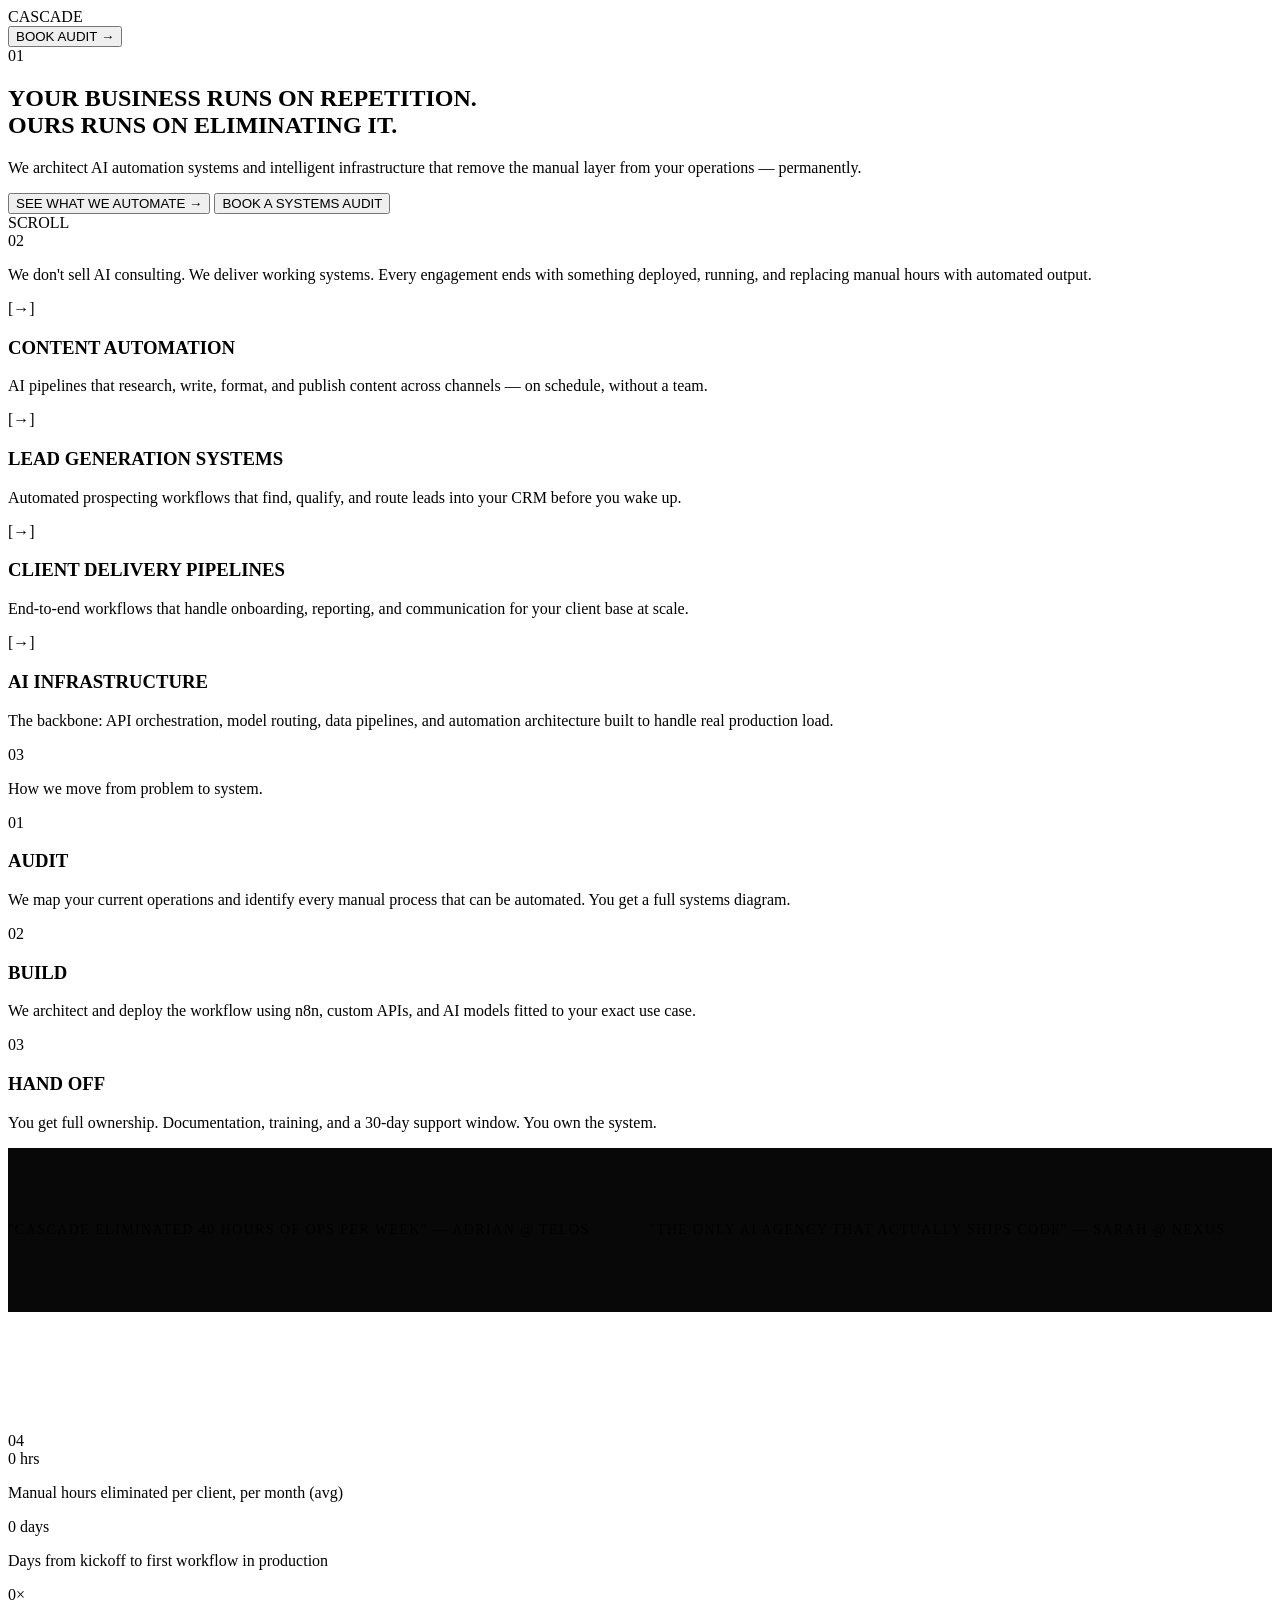
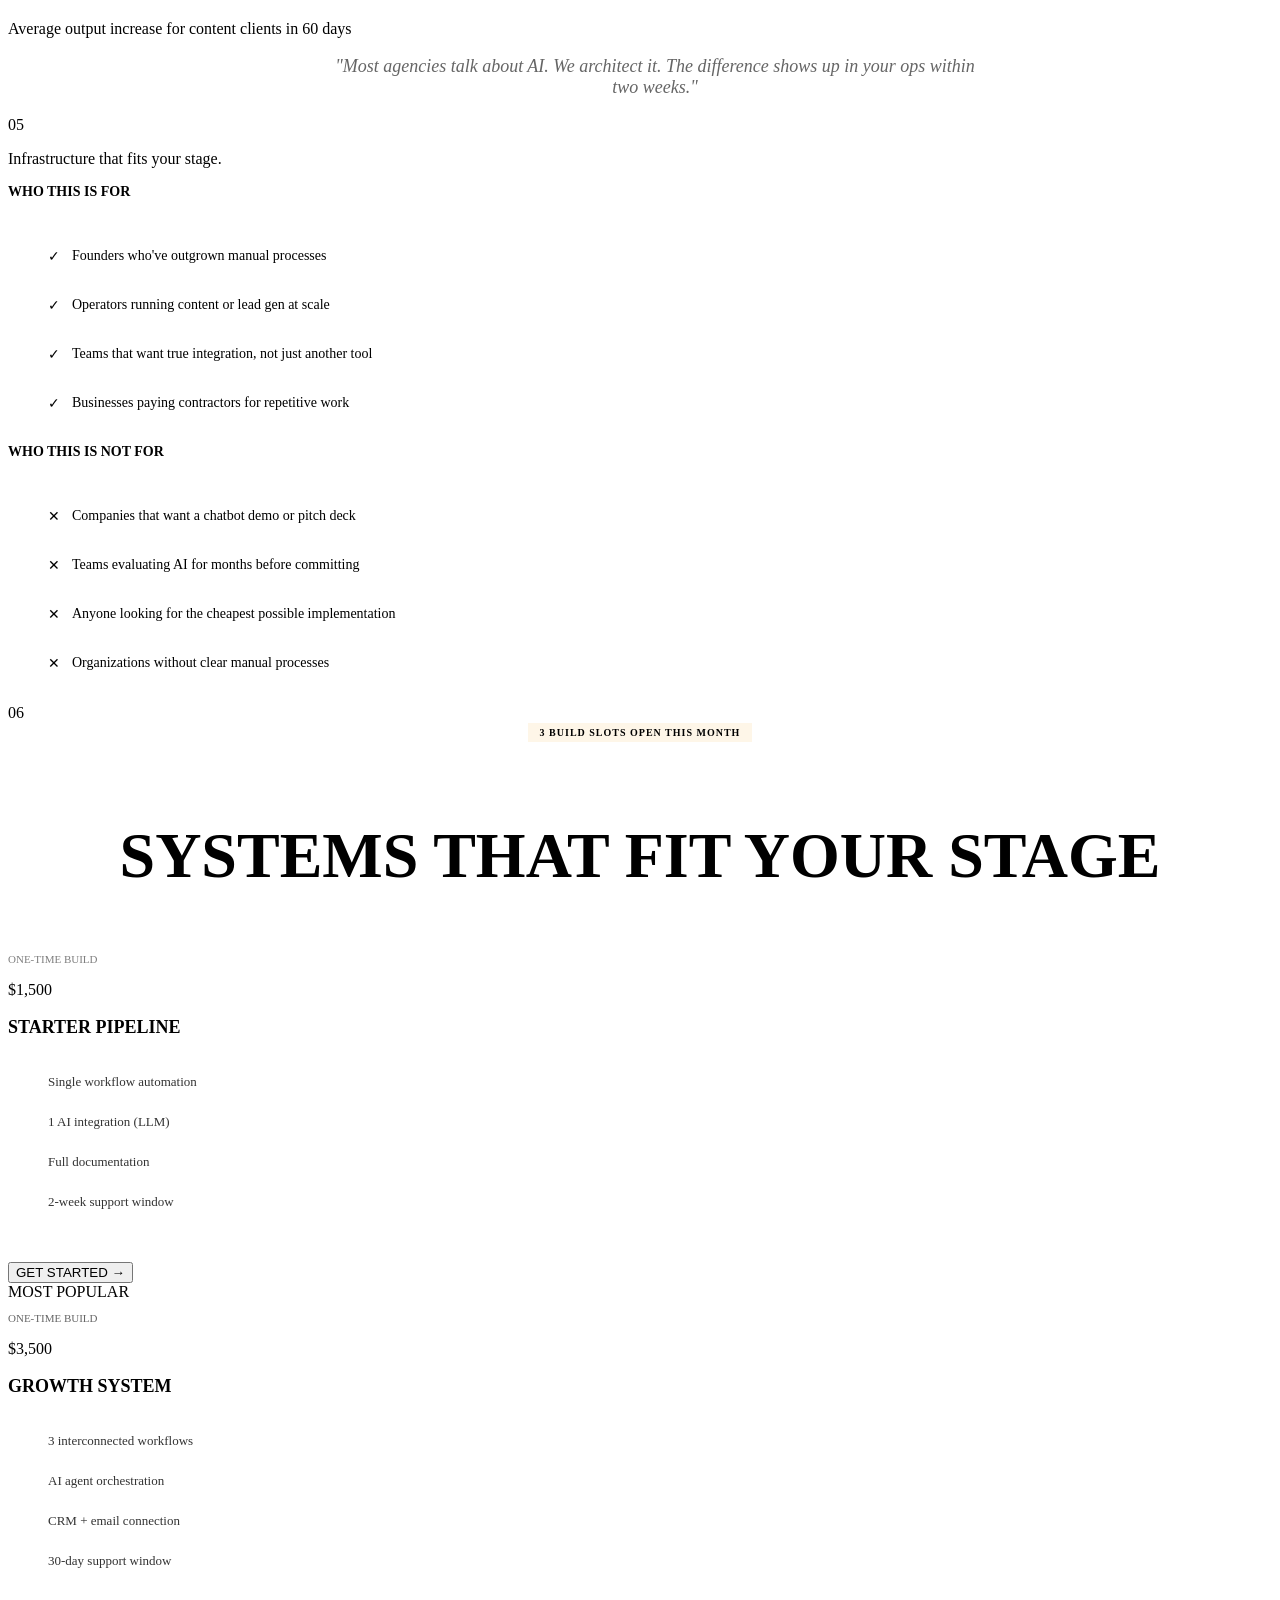
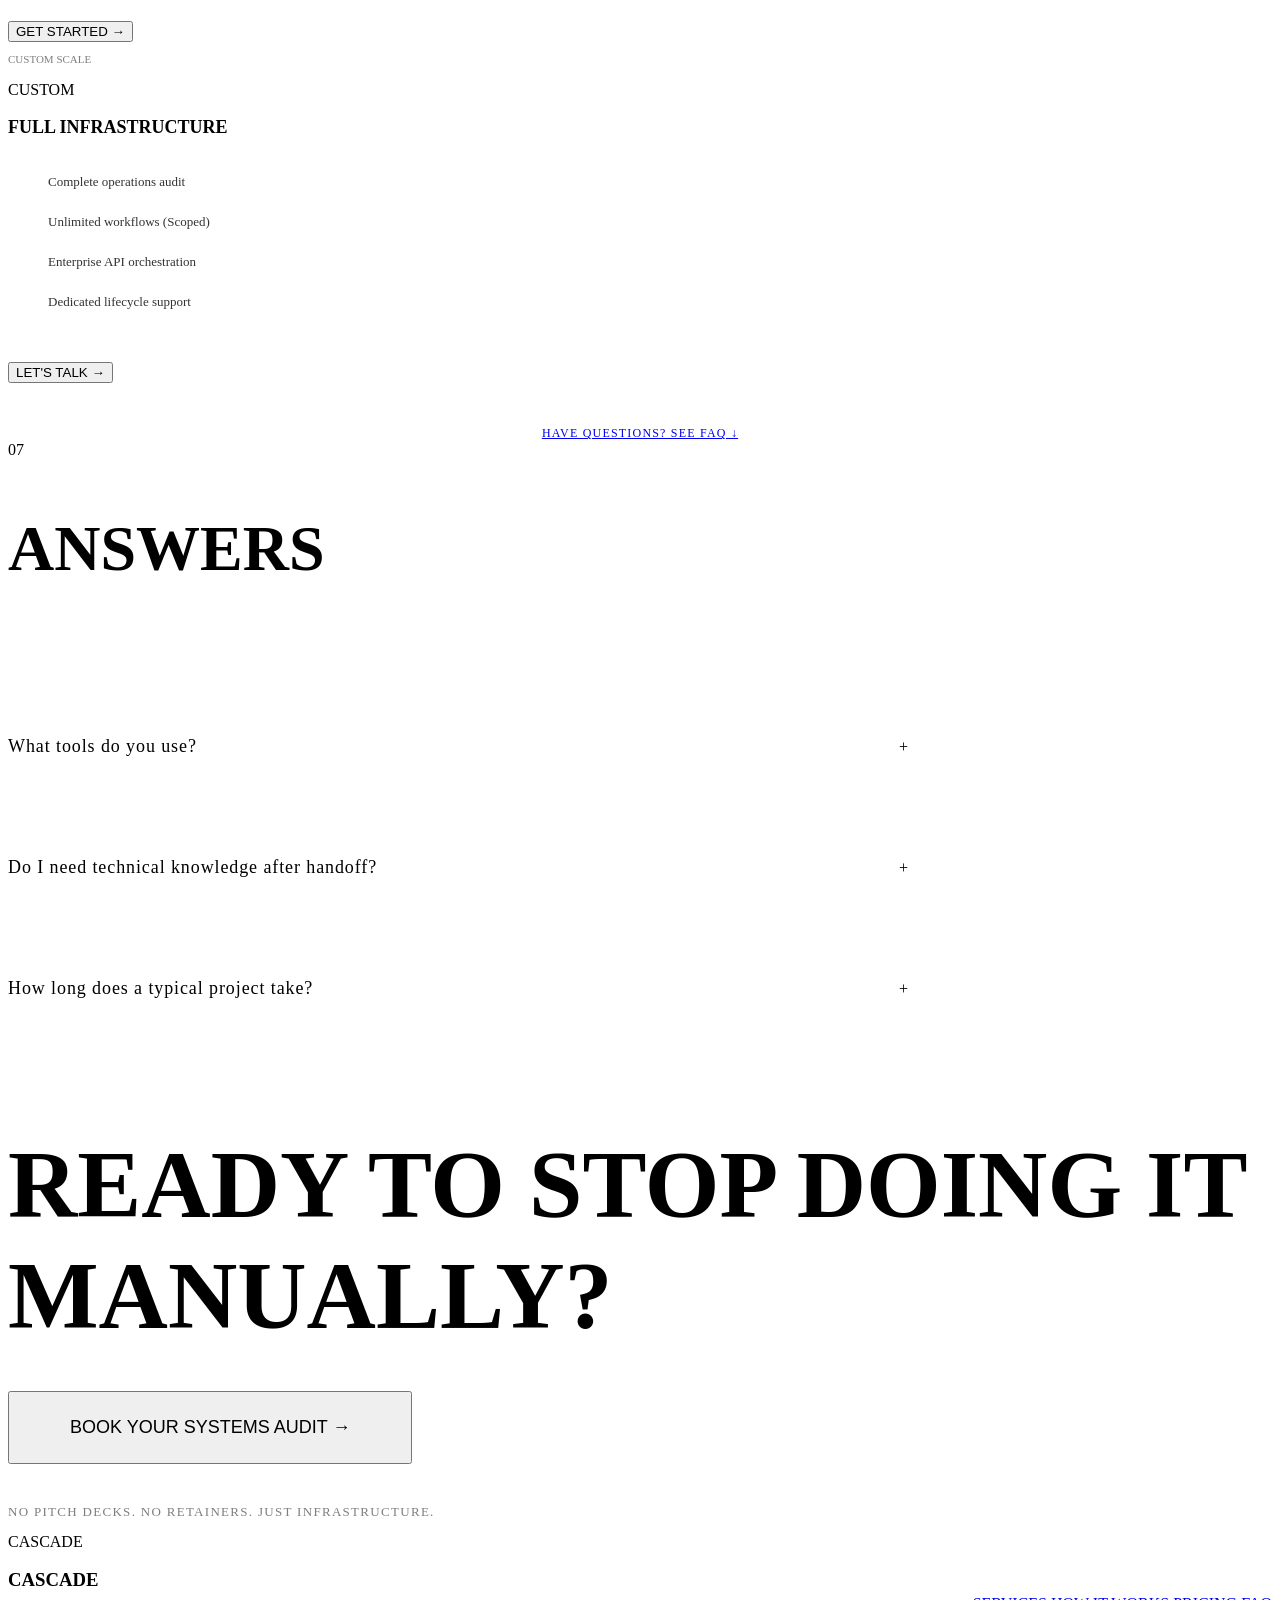
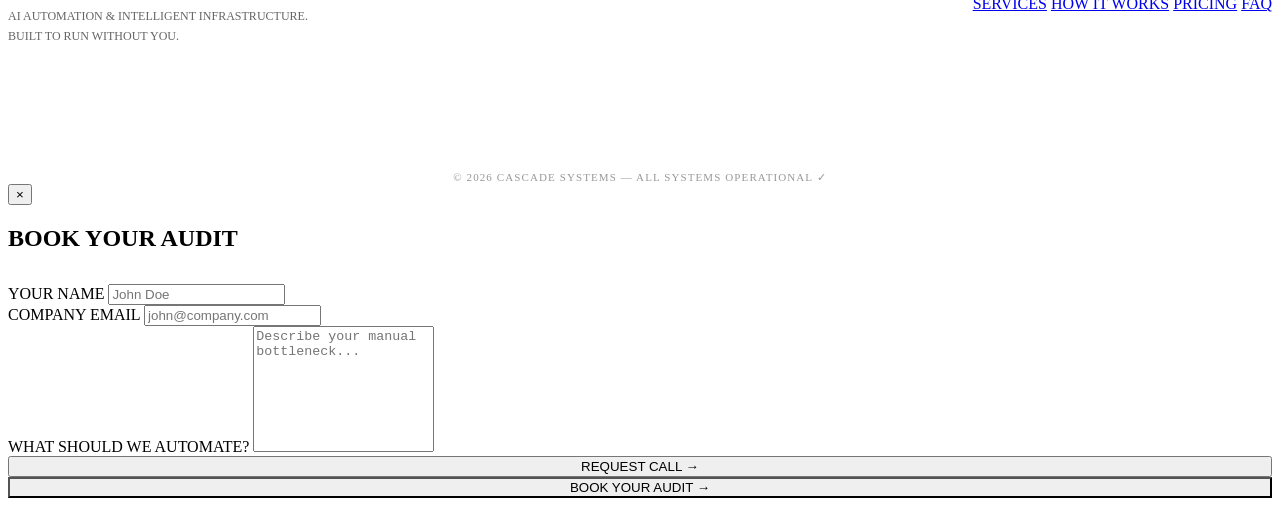
==== index.html @ 8401d08f "feat: Implement a new modern UI/UX, add SEO configurations, and remove boilerplate code." ====
<!DOCTYPE html>
<html lang="en">
<head>
  <meta charset="UTF-8">
  <meta name="viewport" content="width=device-width, initial-scale=1.0">
  <meta name="description" content="Cascade Systems — AI Automation Agency | n8n Workflows & Intelligent Infrastructure for Enterprise.">
  <meta name="keywords" content="AI automation, n8n workflows, infrastructure, enterprise automation, Cascade Systems">
  <title>Cascade Systems — AI Automation Agency | n8n Workflows & Infrastructure</title>

  <!-- Canonical -->
  <link rel="canonical" href="https://cascadesystems.example.com" />

  <!-- Preload Fonts for Performance -->
  <link rel="preload" href="https://fonts.googleapis.com/css2?family=Barlow+Condensed:wght@700;900&family=IBM+Plex+Mono:wght@400;500;700&display=swap" as="style" onload="this.onload=null;this.rel='stylesheet'">
  <noscript>
    <link href="https://fonts.googleapis.com/css2?family=Barlow+Condensed:wght@700;900&family=IBM+Plex+Mono:wght@400;500;700&display=swap" rel="stylesheet">
  </noscript>

  <!-- Open Graph / Facebook -->
  <meta property="og:type" content="website">
  <meta property="og:url" content="https://cascadesystems.example.com/">
  <meta property="og:title" content="Cascade Systems — AI Automation & Infrastructure">
  <meta property="og:description" content="We build AI automation systems that eliminate manual processes — permanently.">
  <meta property="og:image" content="https://cascadesystems.example.com/og-image.jpg">

  <!-- Twitter -->
  <meta property="twitter:card" content="summary_large_image">
  <meta property="twitter:url" content="https://cascadesystems.example.com/">
  <meta property="twitter:title" content="Cascade Systems — AI Automation & Infrastructure">
  <meta property="twitter:description" content="We build AI automation systems that eliminate manual processes — permanently.">
  <meta property="twitter:image" content="https://cascadesystems.example.com/og-image.jpg">

  <!-- JSON-LD Structured Data -->
  <script type="application/ld+json">
    {
      "@context": "https://schema.org",
      "@type": "ProfessionalService",
      "name": "Cascade Systems",
      "description": "AI automation agency specializing in n8n workflows and intelligent infrastructure.",
      "url": "https://cascadesystems.example.com"
    }
  </script>

  <!-- Styles are now in style.css -->
</head>
<body>
  <!-- Performance: Noise stays fixed on wrapper -->
  <div class="noise-wrapper"></div>

  <!-- Header & Navigation -->
  <header id="mainHeader">
    <div class="header-content">
      <div class="logo">CASCADE</div>
      <button class="btn-primary" data-open-modal aria-label="Book a Systems Audit">BOOK AUDIT →</button>
    </div>
  </header>

  <main>
    <!-- Hero Section -->
    <section class="hero" id="heroSection">
      <div class="hero-bg-number">01</div>
      
      <div class="hero-content">
        <h1 class="hero-headline">YOUR BUSINESS RUNS ON REPETITION.<br>OURS RUNS ON ELIMINATING IT.</h1>
        <p class="hero-subheadline">We architect AI automation systems and intelligent infrastructure that remove the manual layer from your operations — permanently.</p>

        <div class="hero-buttons">
          <button class="btn-primary" onclick="document.getElementById('servicesSection').scrollIntoView({ behavior: 'smooth' })">SEE WHAT WE AUTOMATE →</button>
          <button class="btn-secondary" data-open-modal>BOOK A SYSTEMS AUDIT</button>
        </div>
      </div>

      <!-- Floating Asymmetric Terminal -->
      <div class="hero-terminal" id="terminal" aria-hidden="true"></div>

      <div class="scroll-indicator">
        <div class="scroll-dot"></div>
        <span>SCROLL</span>
      </div>
    </section>

    <!-- Section Separator -->
    <div class="section-separator" aria-hidden="true"></div>

    <!-- Section 02: What We Build -->
    <section class="what-we-build" id="servicesSection">
      <div class="section-bg-number">02</div>
      <div class="container">
        <div class="section-header">
          <p class="section-intro">We don't sell AI consulting. We deliver working systems. Every engagement ends with something deployed, running, and replacing manual hours with automated output.</p>
          <div></div>
        </div>

        <div class="services-grid">
          <div class="service-card">
            <span class="service-tag">[→]</span>
            <h3>CONTENT AUTOMATION</h3>
            <p>AI pipelines that research, write, format, and publish content across channels — on schedule, without a team.</p>
          </div>
          <div class="service-card">
            <span class="service-tag">[→]</span>
            <h3>LEAD GENERATION SYSTEMS</h3>
            <p>Automated prospecting workflows that find, qualify, and route leads into your CRM before you wake up.</p>
          </div>
          <div class="service-card">
            <span class="service-tag">[→]</span>
            <h3>CLIENT DELIVERY PIPELINES</h3>
            <p>End-to-end workflows that handle onboarding, reporting, and communication for your client base at scale.</p>
          </div>
          <div class="service-card">
            <span class="service-tag">[→]</span>
            <h3>AI INFRASTRUCTURE</h3>
            <p>The backbone: API orchestration, model routing, data pipelines, and automation architecture built to handle real production load.</p>
          </div>
        </div>
      </div>
    </section>

    <div class="section-separator" aria-hidden="true"></div>

    <!-- Section 03: How It Works -->
    <section class="how-it-works" id="howItWorks">
      <div class="section-bg-number">03</div>
      <div class="container">
        <div class="section-header">
          <p class="section-intro">How we move from problem to system.</p>
        </div>

        <div class="timeline">
          <!-- Animated connecting line -->
          <div class="timeline-line-container">
            <div class="timeline-line"></div>
          </div>

          <div class="timeline-step">
            <div class="step-number">01</div>
            <h3 class="step-title">AUDIT</h3>
            <p class="step-description">We map your current operations and identify every manual process that can be automated. You get a full systems diagram.</p>
          </div>
          <div class="timeline-step">
            <div class="step-number">02</div>
            <h3 class="step-title">BUILD</h3>
            <p class="step-description">We architect and deploy the workflow using n8n, custom APIs, and AI models fitted to your exact use case.</p>
          </div>
          <div class="timeline-step">
            <div class="step-number">03</div>
            <h3 class="step-title">HAND OFF</h3>
            <p class="step-description">You get full ownership. Documentation, training, and a 30-day support window. You own the system.</p>
          </div>
        </div>
      </div>
    </section>

    <div class="section-separator" aria-hidden="true"></div>

    <!-- Section 04: Social Proof Marquee (NEW) -->
    <section style="overflow: hidden; padding: 60px 0; background-color: #080808; border-bottom: 1px solid var(--concrete-gray);">
      <div style="display: flex; gap: 60px; white-space: nowrap; animation: marquee 30s linear infinite;">
        <!-- Testimonials -->
        <div style="display: flex; gap: 60px;">
          <p style="font-size: 14px; color: var(--amber); letter-spacing: 0.1em; opacity: 0.8;">"CASCADE ELIMINATED 40 HOURS OF OPS PER WEEK" — ADRIAN @ TELOS</p>
          <p style="font-size: 14px; color: var(--amber); letter-spacing: 0.1em; opacity: 0.8;">"THE ONLY AI AGENCY THAT ACTUALLY SHIPS CODE" — SARAH @ NEXUS</p>
          <p style="font-size: 14px; color: var(--amber); letter-spacing: 0.1em; opacity: 0.8;">"REPLACED 3 DATA VAs WITH ONE n8n WORKFLOW" — MARCUS @ SCALE</p>
          <p style="font-size: 14px; color: var(--amber); letter-spacing: 0.1em; opacity: 0.8;">"ROI WAS EVIDENT WITHIN 7 DAYS OF KICKOFF" — JESSICA @ FLOW</p>
        </div>
        <!-- Duplicate for loop -->
        <div style="display: flex; gap: 60px;">
          <p style="font-size: 14px; color: var(--amber); letter-spacing: 0.1em; opacity: 0.8;">"CASCADE ELIMINATED 40 HOURS OF OPS PER WEEK" — ADRIAN @ TELOS</p>
          <p style="font-size: 14px; color: var(--amber); letter-spacing: 0.1em; opacity: 0.8;">"THE ONLY AI AGENCY THAT ACTUALLY SHIPS CODE" — SARAH @ NEXUS</p>
          <p style="font-size: 14px; color: var(--amber); letter-spacing: 0.1em; opacity: 0.8;">"REPLACED 3 DATA VAs WITH ONE n8n WORKFLOW" — MARCUS @ SCALE</p>
          <p style="font-size: 14px; color: var(--amber); letter-spacing: 0.1em; opacity: 0.8;">"ROI WAS EVIDENT WITHIN 7 DAYS OF KICKOFF" — JESSICA @ FLOW</p>
        </div>
      </div>
      <style>
        @keyframes marquee {
          0% { transform: translateX(0); }
          100% { transform: translateX(-50%); }
        }
      </style>
    </section>

    <!-- Section 05: Results -->
    <section class="results-section" id="resultsSection" style="padding-top: 120px;">
      <div class="section-bg-number">04</div>
      <div class="container">
        <div class="results-stats-grid">
          <div>
            <div class="stat-counter" data-target="847" data-suffix=" hrs">0 hrs</div>
            <p class="stat-description">Manual hours eliminated per client, per month (avg)</p>
          </div>
          <div>
            <div class="stat-counter" data-target="14" data-suffix=" days">0 days</div>
            <p class="stat-description">Days from kickoff to first workflow in production</p>
          </div>
          <div>
            <div class="stat-counter" data-target="3.2" data-suffix="×">0×</div>
            <p class="stat-description">Average output increase for content clients in 60 days</p>
          </div>
        </div>

        <div style="text-align: center; max-width: 700px; margin: 0 auto;">
          <p style="font-style: italic; opacity: 0.6; font-size: 18px; border-left: 2px solid var(--amber); padding-left: 30px;">"Most agencies talk about AI. We architect it. The difference shows up in your ops within two weeks."</p>
        </div>
      </div>
    </section>

    <div class="section-separator" aria-hidden="true"></div>

    <!-- Section 06: Who This Is For -->
    <section class="who-section" id="whoSection">
      <div class="section-bg-number">05</div>
      <div class="container">
        <div class="section-header">
          <p class="section-intro">Infrastructure that fits your stage.</p>
        </div>

        <div class="who-grid-two">
          <div class="who-list-container">
            <h3 style="color: var(--amber); margin-bottom: 32px; font-size: 14px;">WHO THIS IS FOR</h3>
            <ul style="list-style: none;">
              <li style="padding: 16px 0; border-bottom: 1px solid var(--concrete-gray); font-size: 14px; display: flex; gap: 12px;"><span style="color: var(--amber);">✓</span> Founders who've outgrown manual processes</li>
              <li style="padding: 16px 0; border-bottom: 1px solid var(--concrete-gray); font-size: 14px; display: flex; gap: 12px;"><span style="color: var(--amber);">✓</span> Operators running content or lead gen at scale</li>
              <li style="padding: 16px 0; border-bottom: 1px solid var(--concrete-gray); font-size: 14px; display: flex; gap: 12px;"><span style="color: var(--amber);">✓</span> Teams that want true integration, not just another tool</li>
              <li style="padding: 16px 0; border-bottom: 1px solid var(--concrete-gray); font-size: 14px; display: flex; gap: 12px;"><span style="color: var(--amber);">✓</span> Businesses paying contractors for repetitive work</li>
            </ul>
          </div>
          <div class="who-list-container">
            <h3 style="color: var(--error-red); margin-bottom: 32px; font-size: 14px;">WHO THIS IS NOT FOR</h3>
            <ul style="list-style: none;">
              <li style="padding: 16px 0; border-bottom: 1px solid var(--concrete-gray); font-size: 14px; display: flex; gap: 12px;"><span style="color: var(--error-red);">✕</span> Companies that want a chatbot demo or pitch deck</li>
              <li style="padding: 16px 0; border-bottom: 1px solid var(--concrete-gray); font-size: 14px; display: flex; gap: 12px;"><span style="color: var(--error-red);">✕</span> Teams evaluating AI for months before committing</li>
              <li style="padding: 16px 0; border-bottom: 1px solid var(--concrete-gray); font-size: 14px; display: flex; gap: 12px;"><span style="color: var(--error-red);">✕</span> Anyone looking for the cheapest possible implementation</li>
              <li style="padding: 16px 0; border-bottom: 1px solid var(--concrete-gray); font-size: 14px; display: flex; gap: 12px;"><span style="color: var(--error-red);">✕</span> Organizations without clear manual processes</li>
            </ul>
          </div>
        </div>
      </div>
    </section>

    <div class="section-separator" aria-hidden="true"></div>

    <!-- Section 07: Pricing -->
    <section class="pricing-section" id="pricingSection">
      <div class="section-bg-number">06</div>
      <div class="container">
        
        <div style="text-align: center; margin-bottom: 60px;">
          <div style="display: inline-block; padding: 4px 12px; background-color: rgba(245, 166, 35, 0.1); border: 1px solid var(--amber); color: var(--amber); font-size: 10px; font-weight: bold; letter-spacing: 0.1em; margin-bottom: 24px;">3 BUILD SLOTS OPEN THIS MONTH</div>
          <h2 style="font-size: clamp(2rem, 5vw, 4rem);">SYSTEMS THAT FIT YOUR STAGE</h2>
        </div>

        <div class="pricing-grid">
          <div class="pricing-tier">
            <p style="font-size: 11px; opacity: 0.5; margin-bottom: 16px;">ONE-TIME BUILD</p>
            <div class="pricing-value">$1,500</div>
            <h3 style="font-size: 18px; margin-bottom: 24px; color: var(--amber);">STARTER PIPELINE</h3>
            <ul style="list-style: none; margin-bottom: 40px; flex-grow: 1;">
              <li style="padding: 12px 0; border-bottom: 1px solid var(--concrete-gray); font-size: 13px; opacity: 0.8;">Single workflow automation</li>
              <li style="padding: 12px 0; border-bottom: 1px solid var(--concrete-gray); font-size: 13px; opacity: 0.8;">1 AI integration (LLM)</li>
              <li style="padding: 12px 0; border-bottom: 1px solid var(--concrete-gray); font-size: 13px; opacity: 0.8;">Full documentation</li>
              <li style="padding: 12px 0; border-bottom: 1px solid var(--concrete-gray); font-size: 13px; opacity: 0.8;">2-week support window</li>
            </ul>
            <button class="btn-primary" data-open-modal>GET STARTED →</button>
          </div>

          <div class="pricing-tier featured">
            <div class="popular-badge">MOST POPULAR</div>
            <p style="font-size: 11px; opacity: 0.6; margin-bottom: 16px;">ONE-TIME BUILD</p>
            <div class="pricing-value">$3,500</div>
            <h3 style="font-size: 18px; margin-bottom: 24px; color: var(--amber);">GROWTH SYSTEM</h3>
            <ul style="list-style: none; margin-bottom: 40px; flex-grow: 1;">
              <li style="padding: 12px 0; border-bottom: 1px solid var(--concrete-gray); font-size: 13px; opacity: 0.8;">3 interconnected workflows</li>
              <li style="padding: 12px 0; border-bottom: 1px solid var(--concrete-gray); font-size: 13px; opacity: 0.8;">AI agent orchestration</li>
              <li style="padding: 12px 0; border-bottom: 1px solid var(--concrete-gray); font-size: 13px; opacity: 0.8;">CRM + email connection</li>
              <li style="padding: 12px 0; border-bottom: 1px solid var(--concrete-gray); font-size: 13px; opacity: 0.8;">30-day support window</li>
            </ul>
            <button class="btn-primary" data-open-modal>GET STARTED →</button>
          </div>

          <div class="pricing-tier">
            <p style="font-size: 11px; opacity: 0.5; margin-bottom: 16px;">CUSTOM SCALE</p>
            <div class="pricing-value">CUSTOM</div>
            <h3 style="font-size: 18px; margin-bottom: 24px; color: var(--amber);">FULL INFRASTRUCTURE</h3>
            <ul style="list-style: none; margin-bottom: 40px; flex-grow: 1;">
              <li style="padding: 12px 0; border-bottom: 1px solid var(--concrete-gray); font-size: 13px; opacity: 0.8;">Complete operations audit</li>
              <li style="padding: 12px 0; border-bottom: 1px solid var(--concrete-gray); font-size: 13px; opacity: 0.8;">Unlimited workflows (Scoped)</li>
              <li style="padding: 12px 0; border-bottom: 1px solid var(--concrete-gray); font-size: 13px; opacity: 0.8;">Enterprise API orchestration</li>
              <li style="padding: 12px 0; border-bottom: 1px solid var(--concrete-gray); font-size: 13px; opacity: 0.8;">Dedicated lifecycle support</li>
            </ul>
            <button class="btn-primary" data-open-modal>LET'S TALK →</button>
          </div>
        </div>

        <div style="text-align: center; margin-top: 40px;">
          <a href="#faqSection" style="font-size: 12px; letter-spacing: 0.1em;">HAVE QUESTIONS? SEE FAQ ↓</a>
        </div>
      </div>
    </section>

    <div class="section-separator" aria-hidden="true"></div>

    <!-- Section 08: FAQ -->
    <section class="faq-section" id="faqSection">
      <div class="section-bg-number">07</div>
      <div class="container">
        <div class="section-header" style="margin-bottom: 100px;">
          <h2 style="font-size: clamp(2rem, 5vw, 4rem);">ANSWERS</h2>
        </div>

        <div style="max-width: 900px;">
          <div class="faq-item-container" style="padding: 32px 0; border-bottom: 1px solid var(--concrete-gray);">
            <div class="faq-question-header" style="display: flex; justify-content: space-between; align-items: center; cursor: pointer;">
              <p style="font-size: 18px; letter-spacing: 0.05em;">What tools do you use?</p>
              <div class="faq-toggle-icon">+</div>
            </div>
            <div class="faq-answer-content" style="max-height: 0; overflow: hidden; transition: all 0.4s var(--ease-smooth);">
              <p style="padding-top: 24px; opacity: 0.7; font-size: 15px; line-height: 1.6;">Primarily n8n for workflow orchestration, combined with Claude, GPT-4, or open-source models depending on the task. We integrate with whatever stack you already have.</p>
            </div>
          </div>

          <div class="faq-item-container" style="padding: 32px 0; border-bottom: 1px solid var(--concrete-gray);">
            <div class="faq-question-header" style="display: flex; justify-content: space-between; align-items: center; cursor: pointer;">
              <p style="font-size: 18px; letter-spacing: 0.05em;">Do I need technical knowledge after handoff?</p>
              <div class="faq-toggle-icon">+</div>
            </div>
            <div class="faq-answer-content" style="max-height: 0; overflow: hidden; transition: all 0.4s var(--ease-smooth);">
              <p style="padding-top: 24px; opacity: 0.7; font-size: 15px; line-height: 1.6;">No. We document everything and record a walkthrough. If you can use a web app, you can manage what we build. No code maintenance required from your side.</p>
            </div>
          </div>

          <div class="faq-item-container" style="padding: 32px 0; border-bottom: 1px solid var(--concrete-gray);">
            <div class="faq-question-header" style="display: flex; justify-content: space-between; align-items: center; cursor: pointer;">
              <p style="font-size: 18px; letter-spacing: 0.05em;">How long does a typical project take?</p>
              <div class="faq-toggle-icon">+</div>
            </div>
            <div class="faq-answer-content" style="max-height: 0; overflow: hidden; transition: all 0.4s var(--ease-smooth);">
              <p style="padding-top: 24px; opacity: 0.7; font-size: 15px; line-height: 1.6;">Starter pipelines ship in 5–7 days. Growth systems take 10–14. Infrastructure engagements vary — we scope it up front and deliver in phases.</p>
            </div>
          </div>
        </div>
      </div>
    </section>

    <!-- Final CTA -->
    <section class="final-cta">
      <div class="container">
        <h2 style="font-size: clamp(2.5rem, 8vw, 6rem); margin-bottom: 40px; color: var(--warm-white);">READY TO STOP DOING IT MANUALLY?</h2>
        <button class="btn-primary" style="padding: 24px 60px; font-size: 18px;" data-open-modal>BOOK YOUR SYSTEMS AUDIT →</button>
        <p style="margin-top: 40px; opacity: 0.5; font-size: 13px; letter-spacing: 0.1em;">NO PITCH DECKS. NO RETAINERS. JUST INFRASTRUCTURE.</p>
      </div>
    </section>
  </main>

  <!-- Footer -->
  <footer>
    <div class="footer-ghost-wordmark">CASCADE</div>
    <div class="container">
      <div class="footer-content" style="display: flex; justify-content: space-between; align-items: center; flex-wrap: wrap; gap: 40px;">
        <div style="flex-basis: 300px;">
          <h3 style="color: var(--amber); margin-bottom: 16px;">CASCADE</h3>
          <p style="font-size: 12px; opacity: 0.6; line-height: 1.6;">AI AUTOMATION & INTELLIGENT INFRASTRUCTURE.<br>BUILT TO RUN WITHOUT YOU.</p>
        </div>
        <div class="footer-nav">
          <a href="#servicesSection">SERVICES</a>
          <a href="#howItWorks">HOW IT WORKS</a>
          <a href="#pricingSection">PRICING</a>
          <a href="#faqSection">FAQ</a>
        </div>
      </div>
      <div style="margin-top: 80px; padding-top: 32px; border-top: 1px solid rgba(255,255,255,0.05); text-align: center; font-size: 11px; opacity: 0.4; letter-spacing: 0.1em;">
        © 2026 CASCADE SYSTEMS — ALL SYSTEMS OPERATIONAL ✓
      </div>
    </div>
  </footer>

  <!-- Modal for Booking Audit -->
  <div id="bookAuditModal" class="modal">
    <div class="modal-content">
      <button class="modal-close" aria-label="Close modal">&times;</button>
      <h2 style="margin-bottom: 32px; font-size: 24px; color: var(--amber);">BOOK YOUR AUDIT</h2>
      
      <form id="auditForm">
        <div class="form-group">
          <label class="form-label">YOUR NAME</label>
          <input type="text" name="name" class="form-input" required placeholder="John Doe">
        </div>
        <div class="form-group">
          <label class="form-label">COMPANY EMAIL</label>
          <input type="email" name="email" class="form-input" required placeholder="john@company.com">
        </div>
        <div class="form-group">
          <label class="form-label">WHAT SHOULD WE AUTOMATE?</label>
          <textarea name="process" class="form-input" required placeholder="Describe your manual bottleneck..." style="min-height: 120px; resize: none;"></textarea>
        </div>
        <button type="submit" class="btn-primary" style="width: 100%;">REQUEST CALL →</button>
      </form>

      <div id="formMessage" style="display: none; text-align: center; padding: 40px 0;"></div>
    </div>
  </div>

  <!-- Mobile Sticky CTA Bar -->
  <div id="mobile-sticky-cta">
    <button class="btn-primary" style="width: 100%; border-radius: 0;" data-open-modal>BOOK YOUR AUDIT →</button>
  </div>

  <!-- Main script -->
  <script type="module" src="/main.js"></script>
</body>
</html>
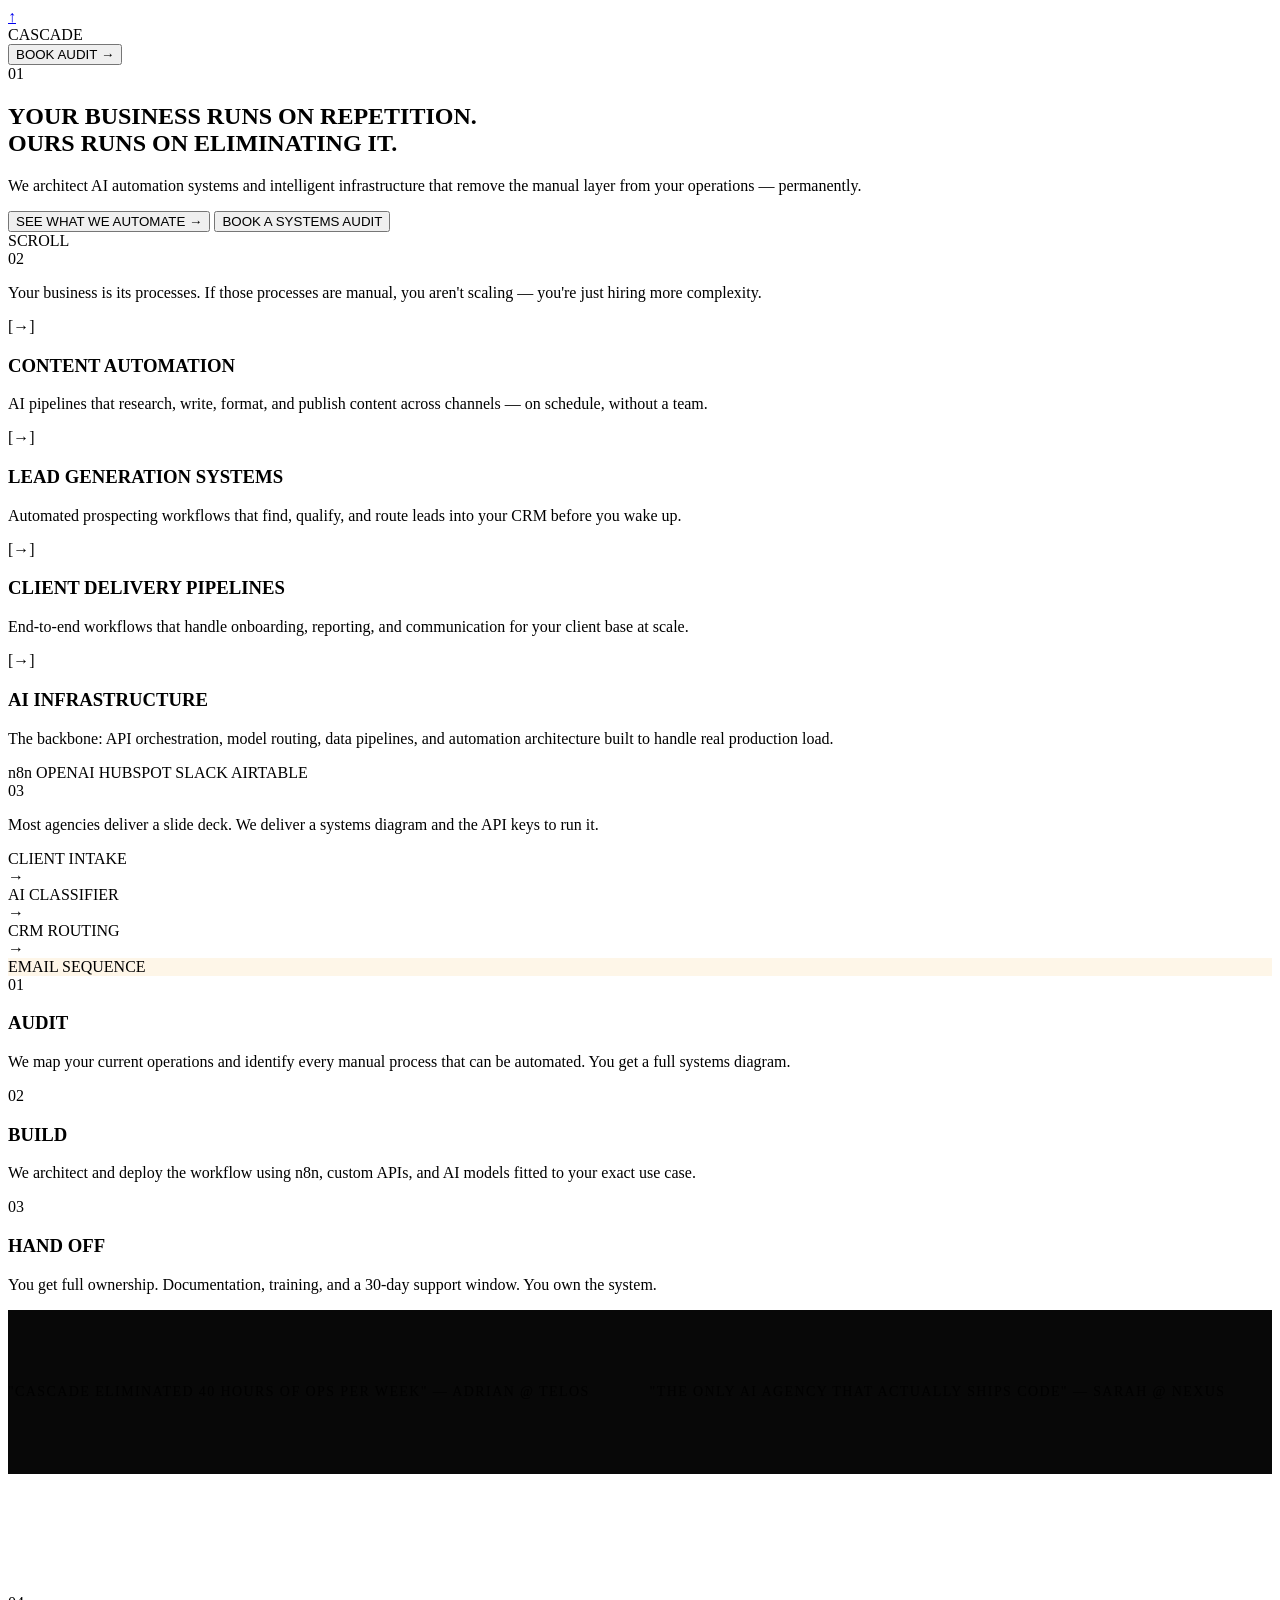
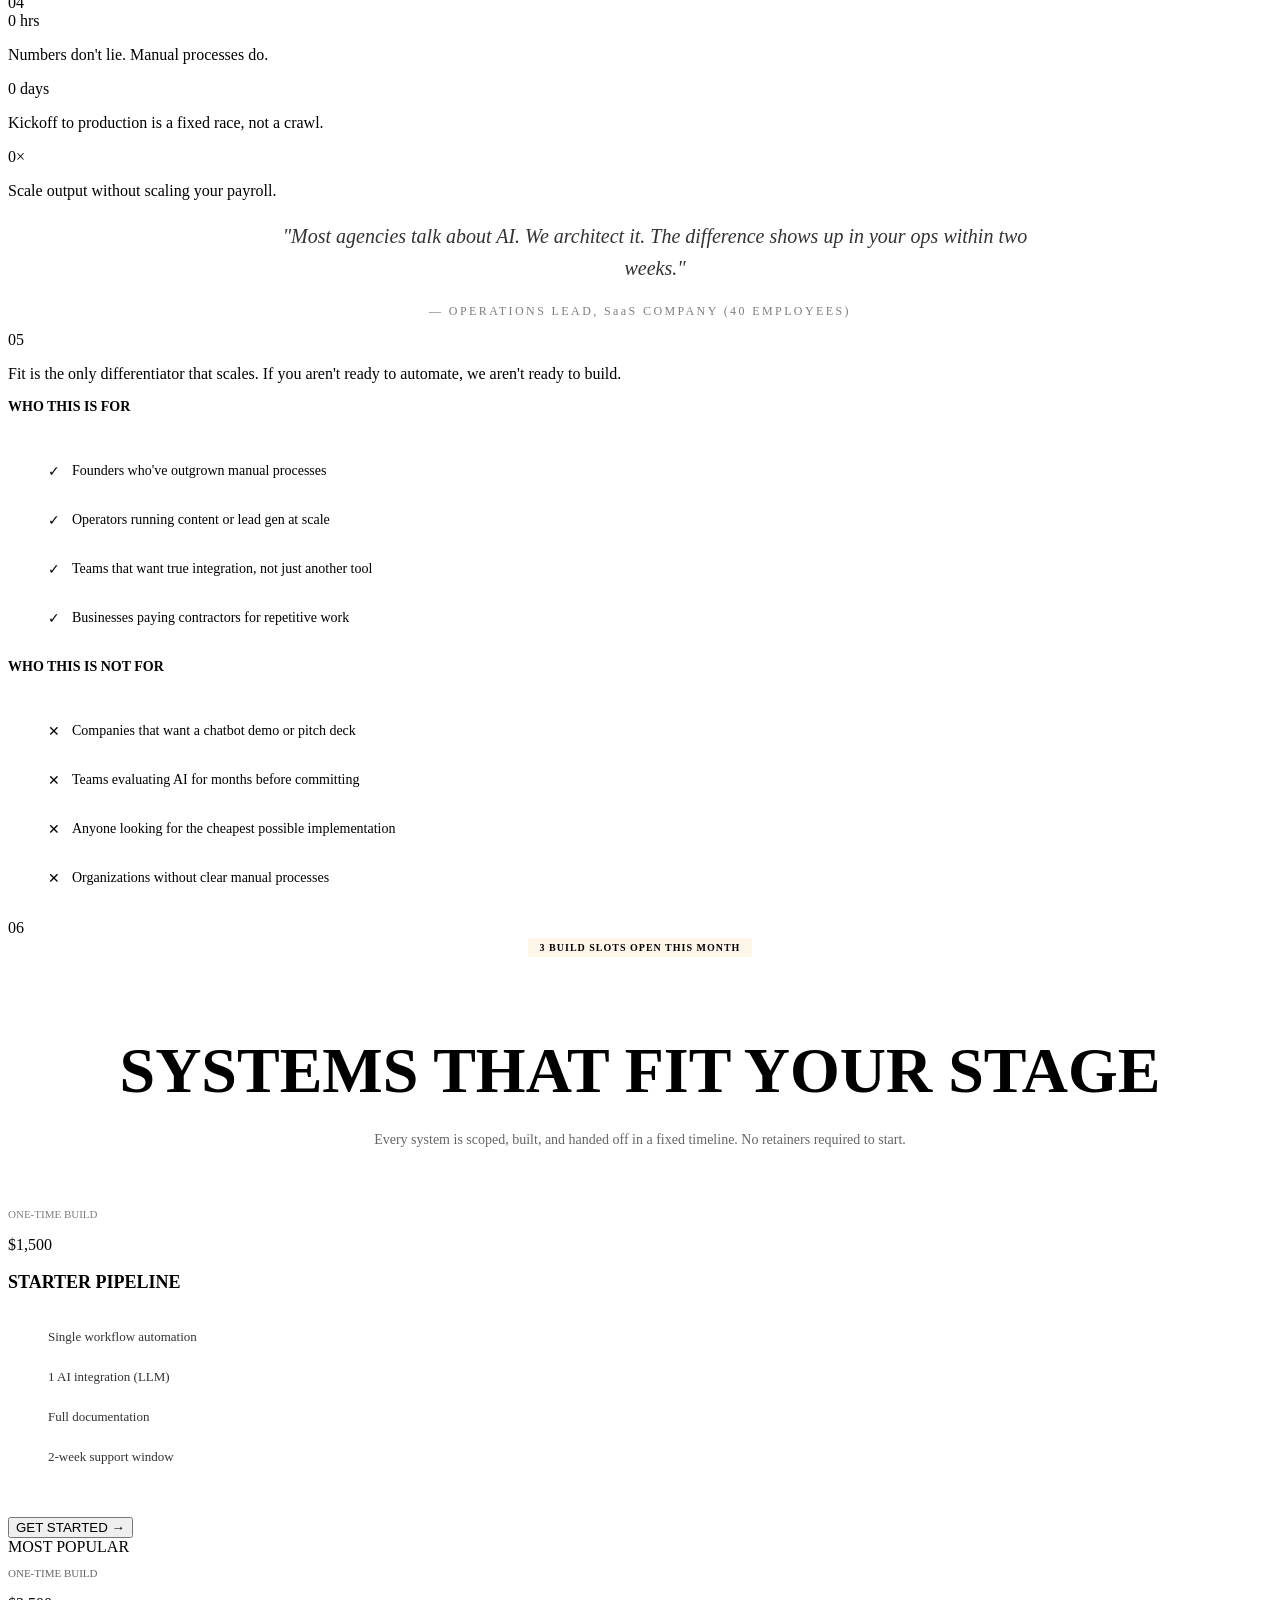
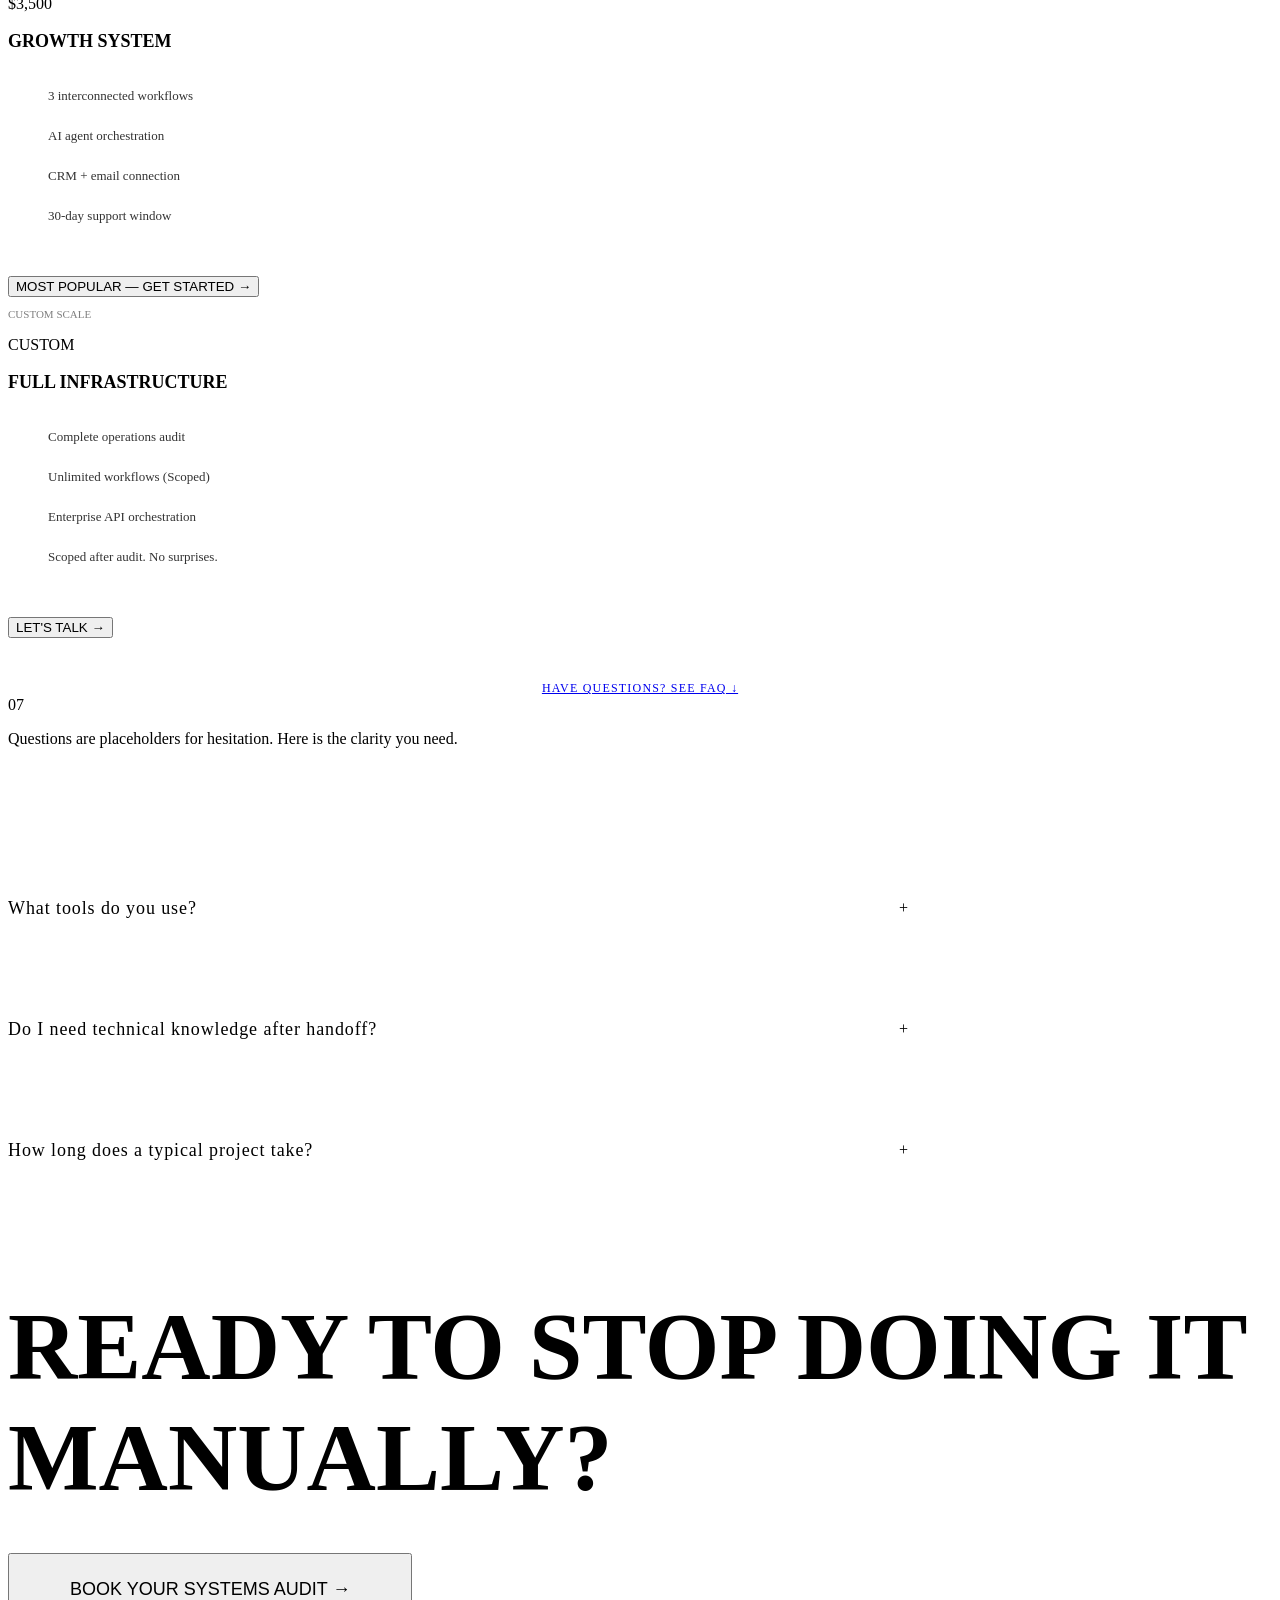
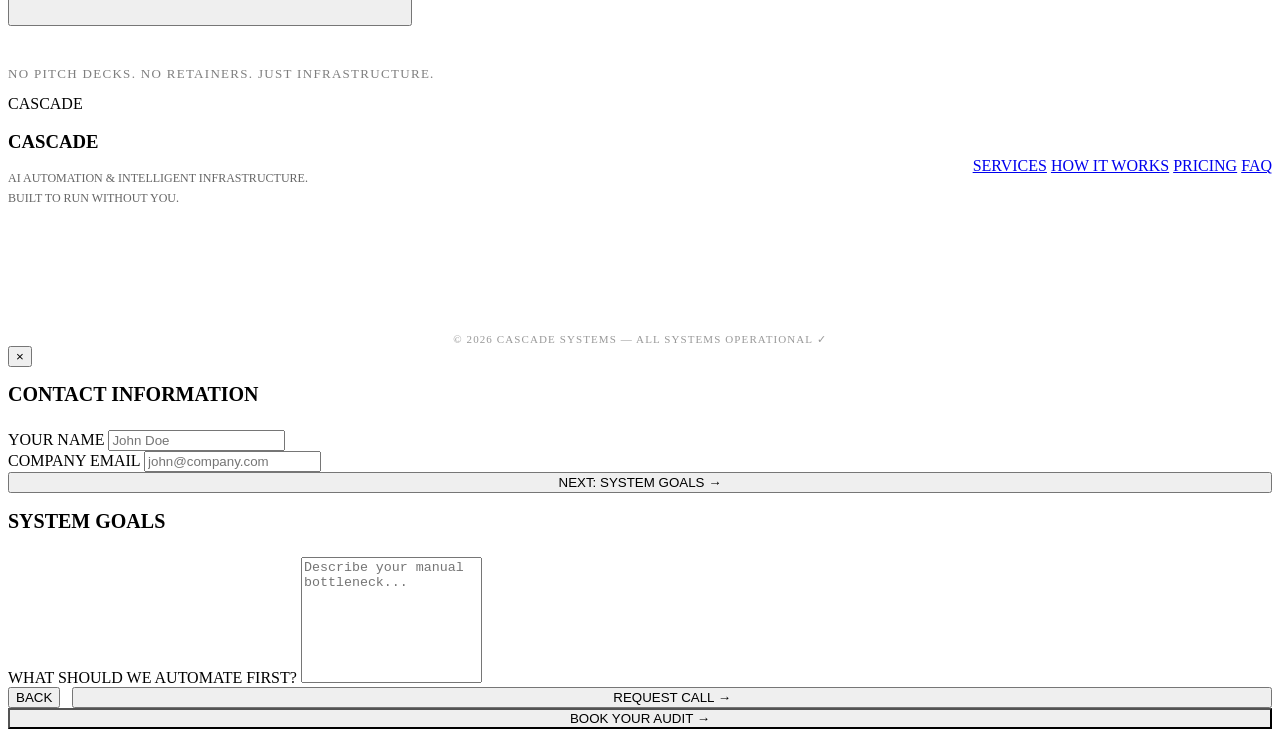
==== commit 840e9daf: "feat: Enhance user experience with scroll progress, back-to-top button, and new visual elements like" ====
--- a/index.html
+++ b/index.html
@@ -47,6 +47,10 @@
   <!-- Performance: Noise stays fixed on wrapper -->
   <div class="noise-wrapper"></div>
 
+  <!-- Progress Indicators -->
+  <div id="scroll-progress-line"></div>
+  <a href="#heroSection" id="back-to-top" aria-label="Back to top">↑</a>
+
   <!-- Header & Navigation -->
   <header id="mainHeader">
     <div class="header-content">
@@ -60,6 +64,9 @@
     <section class="hero" id="heroSection">
       <div class="hero-bg-number">01</div>
       
+      <!-- Floating Asymmetric Terminal -->
+      <div class="hero-terminal" id="terminal" aria-hidden="true"></div>
+
       <div class="hero-content">
         <h1 class="hero-headline">YOUR BUSINESS RUNS ON REPETITION.<br>OURS RUNS ON ELIMINATING IT.</h1>
         <p class="hero-subheadline">We architect AI automation systems and intelligent infrastructure that remove the manual layer from your operations — permanently.</p>
@@ -70,9 +77,6 @@
         </div>
       </div>
 
-      <!-- Floating Asymmetric Terminal -->
-      <div class="hero-terminal" id="terminal" aria-hidden="true"></div>
-
       <div class="scroll-indicator">
         <div class="scroll-dot"></div>
         <span>SCROLL</span>
@@ -87,8 +91,7 @@
       <div class="section-bg-number">02</div>
       <div class="container">
         <div class="section-header">
-          <p class="section-intro">We don't sell AI consulting. We deliver working systems. Every engagement ends with something deployed, running, and replacing manual hours with automated output.</p>
-          <div></div>
+          <p class="section-intro">Your business is its processes. If those processes are manual, you aren't scaling — you're just hiring more complexity.</p>
         </div>
 
         <div class="services-grid">
@@ -113,6 +116,13 @@
             <p>The backbone: API orchestration, model routing, data pipelines, and automation architecture built to handle real production load.</p>
           </div>
         </div>
+        <div class="tool-logos-strip">
+          <span class="tool-logo">n8n</span>
+          <span class="tool-logo">OPENAI</span>
+          <span class="tool-logo">HUBSPOT</span>
+          <span class="tool-logo">SLACK</span>
+          <span class="tool-logo">AIRTABLE</span>
+        </div>
       </div>
     </section>
 
@@ -123,7 +133,18 @@
       <div class="section-bg-number">03</div>
       <div class="container">
         <div class="section-header">
-          <p class="section-intro">How we move from problem to system.</p>
+          <p class="section-intro">Most agencies deliver a slide deck. We deliver a systems diagram and the API keys to run it.</p>
+        </div>
+
+        <!-- Mini Flowchart Example -->
+        <div class="mini-flowchart" aria-hidden="true">
+          <div class="flow-box">CLIENT INTAKE</div>
+          <div class="flow-arrow">→</div>
+          <div class="flow-box" style="border-color: var(--amber);">AI CLASSIFIER</div>
+          <div class="flow-arrow">→</div>
+          <div class="flow-box">CRM ROUTING</div>
+          <div class="flow-arrow">→</div>
+          <div class="flow-box" style="background: rgba(245, 166, 35, 0.1);">EMAIL SEQUENCE</div>
         </div>
 
         <div class="timeline">
@@ -184,22 +205,23 @@
       <div class="section-bg-number">04</div>
       <div class="container">
         <div class="results-stats-grid">
-          <div>
+          <div class="stat-item">
             <div class="stat-counter" data-target="847" data-suffix=" hrs">0 hrs</div>
-            <p class="stat-description">Manual hours eliminated per client, per month (avg)</p>
-          </div>
-          <div>
+            <p class="stat-description">Numbers don't lie. Manual processes do.</p>
+          </div>
+          <div class="stat-item">
             <div class="stat-counter" data-target="14" data-suffix=" days">0 days</div>
-            <p class="stat-description">Days from kickoff to first workflow in production</p>
-          </div>
-          <div>
+            <p class="stat-description">Kickoff to production is a fixed race, not a crawl.</p>
+          </div>
+          <div class="stat-item">
             <div class="stat-counter" data-target="3.2" data-suffix="×">0×</div>
-            <p class="stat-description">Average output increase for content clients in 60 days</p>
-          </div>
-        </div>
-
-        <div style="text-align: center; max-width: 700px; margin: 0 auto;">
-          <p style="font-style: italic; opacity: 0.6; font-size: 18px; border-left: 2px solid var(--amber); padding-left: 30px;">"Most agencies talk about AI. We architect it. The difference shows up in your ops within two weeks."</p>
+            <p class="stat-description">Scale output without scaling your payroll.</p>
+          </div>
+        </div>
+
+        <div style="text-align: center; max-width: 800px; margin: 0 auto; position: relative; z-index: 10;">
+          <p style="font-style: italic; opacity: 0.8; font-size: 20px; border-left: 2px solid var(--amber); padding-left: 30px; line-height: 1.6;">"Most agencies talk about AI. We architect it. The difference shows up in your ops within two weeks."</p>
+          <p style="margin-top: 16px; font-size: 12px; letter-spacing: 0.2em; opacity: 0.5;">— OPERATIONS LEAD, SaaS COMPANY (40 EMPLOYEES)</p>
         </div>
       </div>
     </section>
@@ -211,7 +233,7 @@
       <div class="section-bg-number">05</div>
       <div class="container">
         <div class="section-header">
-          <p class="section-intro">Infrastructure that fits your stage.</p>
+          <p class="section-intro">Fit is the only differentiator that scales. If you aren't ready to automate, we aren't ready to build.</p>
         </div>
 
         <div class="who-grid-two">
@@ -246,7 +268,8 @@
         
         <div style="text-align: center; margin-bottom: 60px;">
           <div style="display: inline-block; padding: 4px 12px; background-color: rgba(245, 166, 35, 0.1); border: 1px solid var(--amber); color: var(--amber); font-size: 10px; font-weight: bold; letter-spacing: 0.1em; margin-bottom: 24px;">3 BUILD SLOTS OPEN THIS MONTH</div>
-          <h2 style="font-size: clamp(2rem, 5vw, 4rem);">SYSTEMS THAT FIT YOUR STAGE</h2>
+          <h2 style="font-size: clamp(2rem, 5vw, 4rem); margin-bottom: 24px;">SYSTEMS THAT FIT YOUR STAGE</h2>
+          <p style="opacity: 0.6; font-size: 14px; max-width: 600px; margin: 0 auto;">Every system is scoped, built, and handed off in a fixed timeline. No retainers required to start.</p>
         </div>
 
         <div class="pricing-grid">
@@ -274,7 +297,7 @@
               <li style="padding: 12px 0; border-bottom: 1px solid var(--concrete-gray); font-size: 13px; opacity: 0.8;">CRM + email connection</li>
               <li style="padding: 12px 0; border-bottom: 1px solid var(--concrete-gray); font-size: 13px; opacity: 0.8;">30-day support window</li>
             </ul>
-            <button class="btn-primary" data-open-modal>GET STARTED →</button>
+            <button class="btn-primary" data-open-modal>MOST POPULAR — GET STARTED →</button>
           </div>
 
           <div class="pricing-tier">
@@ -285,7 +308,7 @@
               <li style="padding: 12px 0; border-bottom: 1px solid var(--concrete-gray); font-size: 13px; opacity: 0.8;">Complete operations audit</li>
               <li style="padding: 12px 0; border-bottom: 1px solid var(--concrete-gray); font-size: 13px; opacity: 0.8;">Unlimited workflows (Scoped)</li>
               <li style="padding: 12px 0; border-bottom: 1px solid var(--concrete-gray); font-size: 13px; opacity: 0.8;">Enterprise API orchestration</li>
-              <li style="padding: 12px 0; border-bottom: 1px solid var(--concrete-gray); font-size: 13px; opacity: 0.8;">Dedicated lifecycle support</li>
+              <li style="padding: 12px 0; border-bottom: 1px solid var(--concrete-gray); font-size: 13px; opacity: 0.8;">Scoped after audit. No surprises.</li>
             </ul>
             <button class="btn-primary" data-open-modal>LET'S TALK →</button>
           </div>
@@ -304,7 +327,7 @@
       <div class="section-bg-number">07</div>
       <div class="container">
         <div class="section-header" style="margin-bottom: 100px;">
-          <h2 style="font-size: clamp(2rem, 5vw, 4rem);">ANSWERS</h2>
+          <p class="section-intro">Questions are placeholders for hesitation. Here is the clarity you need.</p>
         </div>
 
         <div style="max-width: 900px;">
@@ -314,7 +337,7 @@
               <div class="faq-toggle-icon">+</div>
             </div>
             <div class="faq-answer-content" style="max-height: 0; overflow: hidden; transition: all 0.4s var(--ease-smooth);">
-              <p style="padding-top: 24px; opacity: 0.7; font-size: 15px; line-height: 1.6;">Primarily n8n for workflow orchestration, combined with Claude, GPT-4, or open-source models depending on the task. We integrate with whatever stack you already have.</p>
+              <p style="padding-top: 24px; opacity: 0.8; font-size: 14px; line-height: 1.5;">n8n for orchestration, combined with Claude or GPT-4. We integrate with your existing stack via custom APIs.</p>
             </div>
           </div>
 
@@ -324,7 +347,7 @@
               <div class="faq-toggle-icon">+</div>
             </div>
             <div class="faq-answer-content" style="max-height: 0; overflow: hidden; transition: all 0.4s var(--ease-smooth);">
-              <p style="padding-top: 24px; opacity: 0.7; font-size: 15px; line-height: 1.6;">No. We document everything and record a walkthrough. If you can use a web app, you can manage what we build. No code maintenance required from your side.</p>
+              <p style="padding-top: 24px; opacity: 0.8; font-size: 14px; line-height: 1.5;">No. We deliver full documentation and video walkthroughs. If you can use a web app, you can own the system.</p>
             </div>
           </div>
 
@@ -334,7 +357,7 @@
               <div class="faq-toggle-icon">+</div>
             </div>
             <div class="faq-answer-content" style="max-height: 0; overflow: hidden; transition: all 0.4s var(--ease-smooth);">
-              <p style="padding-top: 24px; opacity: 0.7; font-size: 15px; line-height: 1.6;">Starter pipelines ship in 5–7 days. Growth systems take 10–14. Infrastructure engagements vary — we scope it up front and deliver in phases.</p>
+              <p style="padding-top: 24px; opacity: 0.8; font-size: 14px; line-height: 1.5;">Starter pipelines ship in 7 days. custom infrastructure takes 14–21 days. Fixed timelines, zero drift.</p>
             </div>
           </div>
         </div>
@@ -377,22 +400,39 @@
   <div id="bookAuditModal" class="modal">
     <div class="modal-content">
       <button class="modal-close" aria-label="Close modal">&times;</button>
-      <h2 style="margin-bottom: 32px; font-size: 24px; color: var(--amber);">BOOK YOUR AUDIT</h2>
       
+      <div class="step-indicator">
+        <div class="step-dot active" id="dot-1"></div>
+        <div class="step-dot" id="dot-2"></div>
+      </div>
+
       <form id="auditForm">
-        <div class="form-group">
-          <label class="form-label">YOUR NAME</label>
-          <input type="text" name="name" class="form-input" required placeholder="John Doe">
-        </div>
-        <div class="form-group">
-          <label class="form-label">COMPANY EMAIL</label>
-          <input type="email" name="email" class="form-input" required placeholder="john@company.com">
-        </div>
-        <div class="form-group">
-          <label class="form-label">WHAT SHOULD WE AUTOMATE?</label>
-          <textarea name="process" class="form-input" required placeholder="Describe your manual bottleneck..." style="min-height: 120px; resize: none;"></textarea>
-        </div>
-        <button type="submit" class="btn-primary" style="width: 100%;">REQUEST CALL →</button>
+        <!-- Step 1: Contact Info -->
+        <div class="modal-step active" id="modal-step-1">
+          <h2 style="margin-bottom: 24px; font-size: 20px; color: var(--amber);">CONTACT INFORMATION</h2>
+          <div class="form-group">
+            <label class="form-label">YOUR NAME</label>
+            <input type="text" name="name" class="form-input" required placeholder="John Doe">
+          </div>
+          <div class="form-group">
+            <label class="form-label">COMPANY EMAIL</label>
+            <input type="email" name="email" class="form-input" required placeholder="john@company.com">
+          </div>
+          <button type="button" class="btn-primary" style="width: 100%;" id="next-step">NEXT: SYSTEM GOALS →</button>
+        </div>
+
+        <!-- Step 2: System Goals -->
+        <div class="modal-step" id="modal-step-2">
+          <h2 style="margin-bottom: 24px; font-size: 20px; color: var(--amber);">SYSTEM GOALS</h2>
+          <div class="form-group">
+            <label class="form-label">WHAT SHOULD WE AUTOMATE FIRST?</label>
+            <textarea name="process" class="form-input" required placeholder="Describe your manual bottleneck..." style="min-height: 120px; resize: none;"></textarea>
+          </div>
+          <div style="display: flex; gap: 12px;">
+            <button type="button" class="btn-secondary" id="prev-step">BACK</button>
+            <button type="submit" class="btn-primary" style="flex-grow: 1;">REQUEST CALL →</button>
+          </div>
+        </div>
       </form>
 
       <div id="formMessage" style="display: none; text-align: center; padding: 40px 0;"></div>
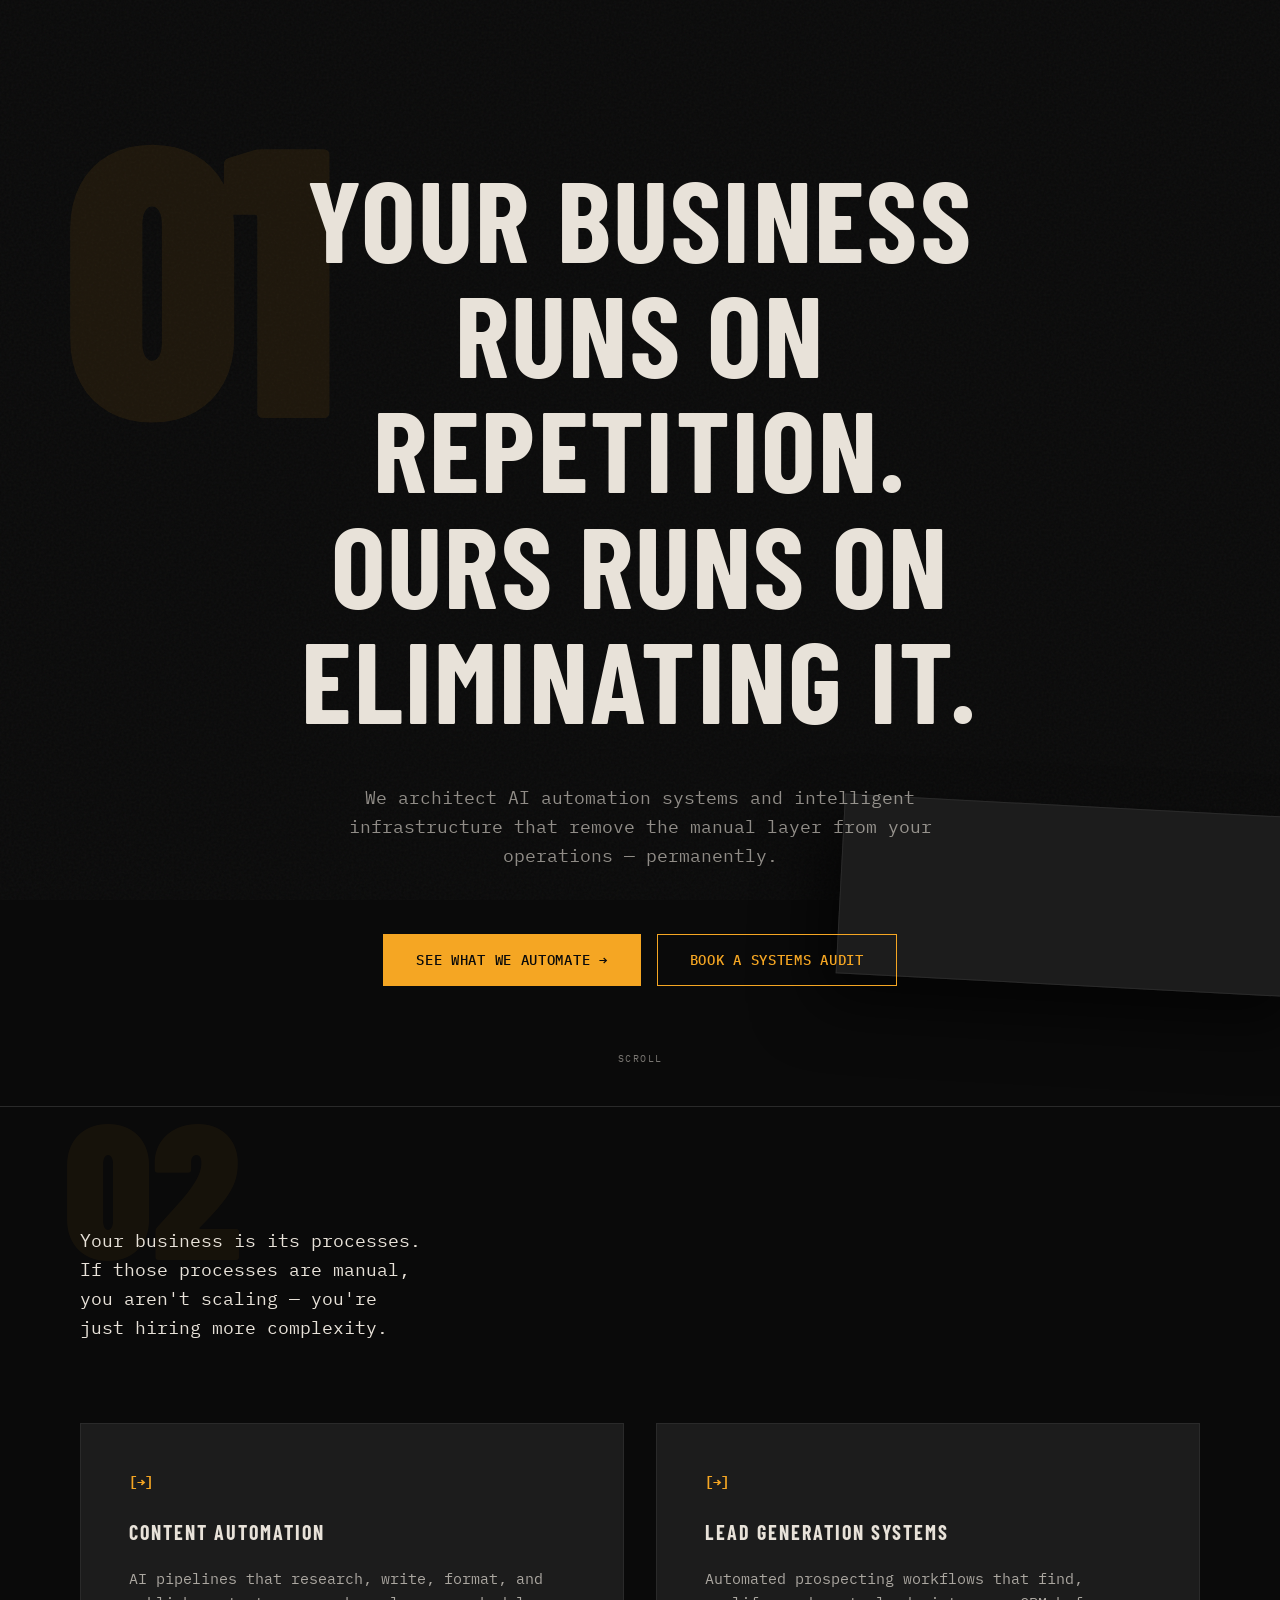
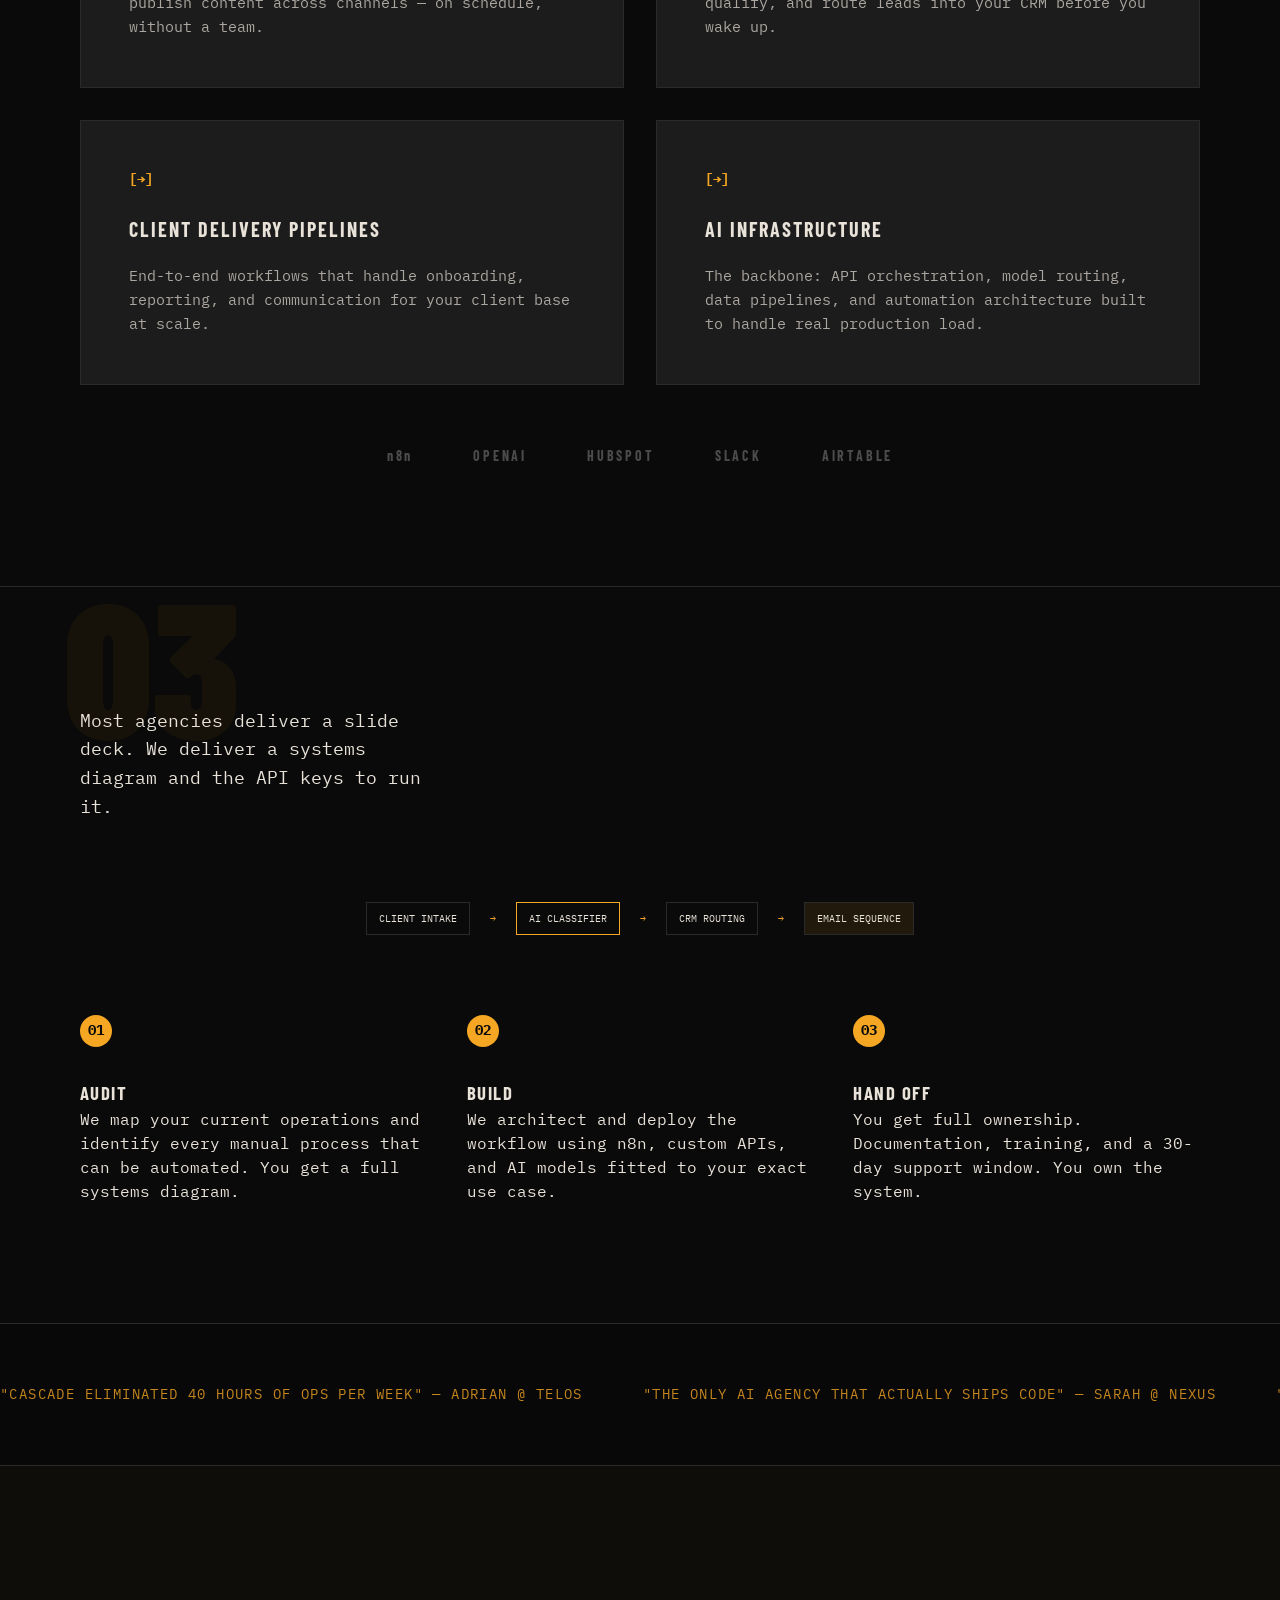
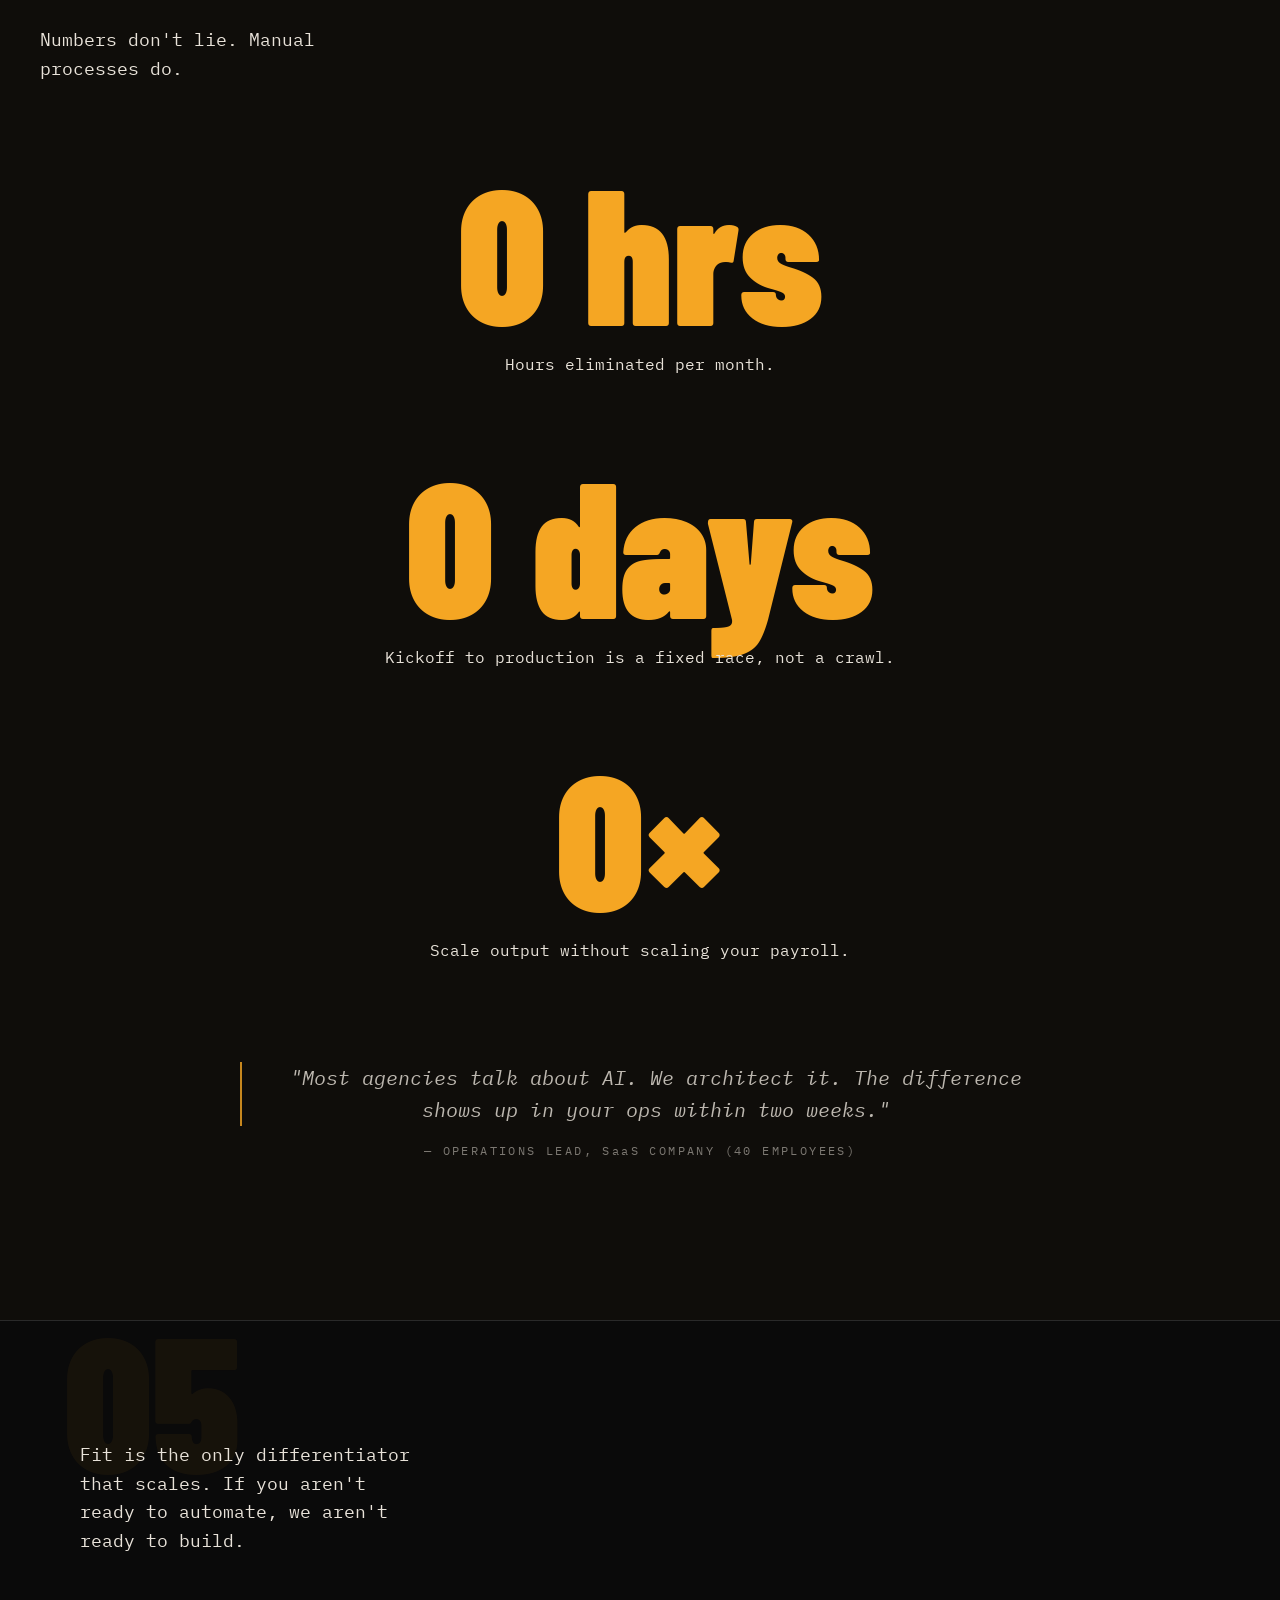
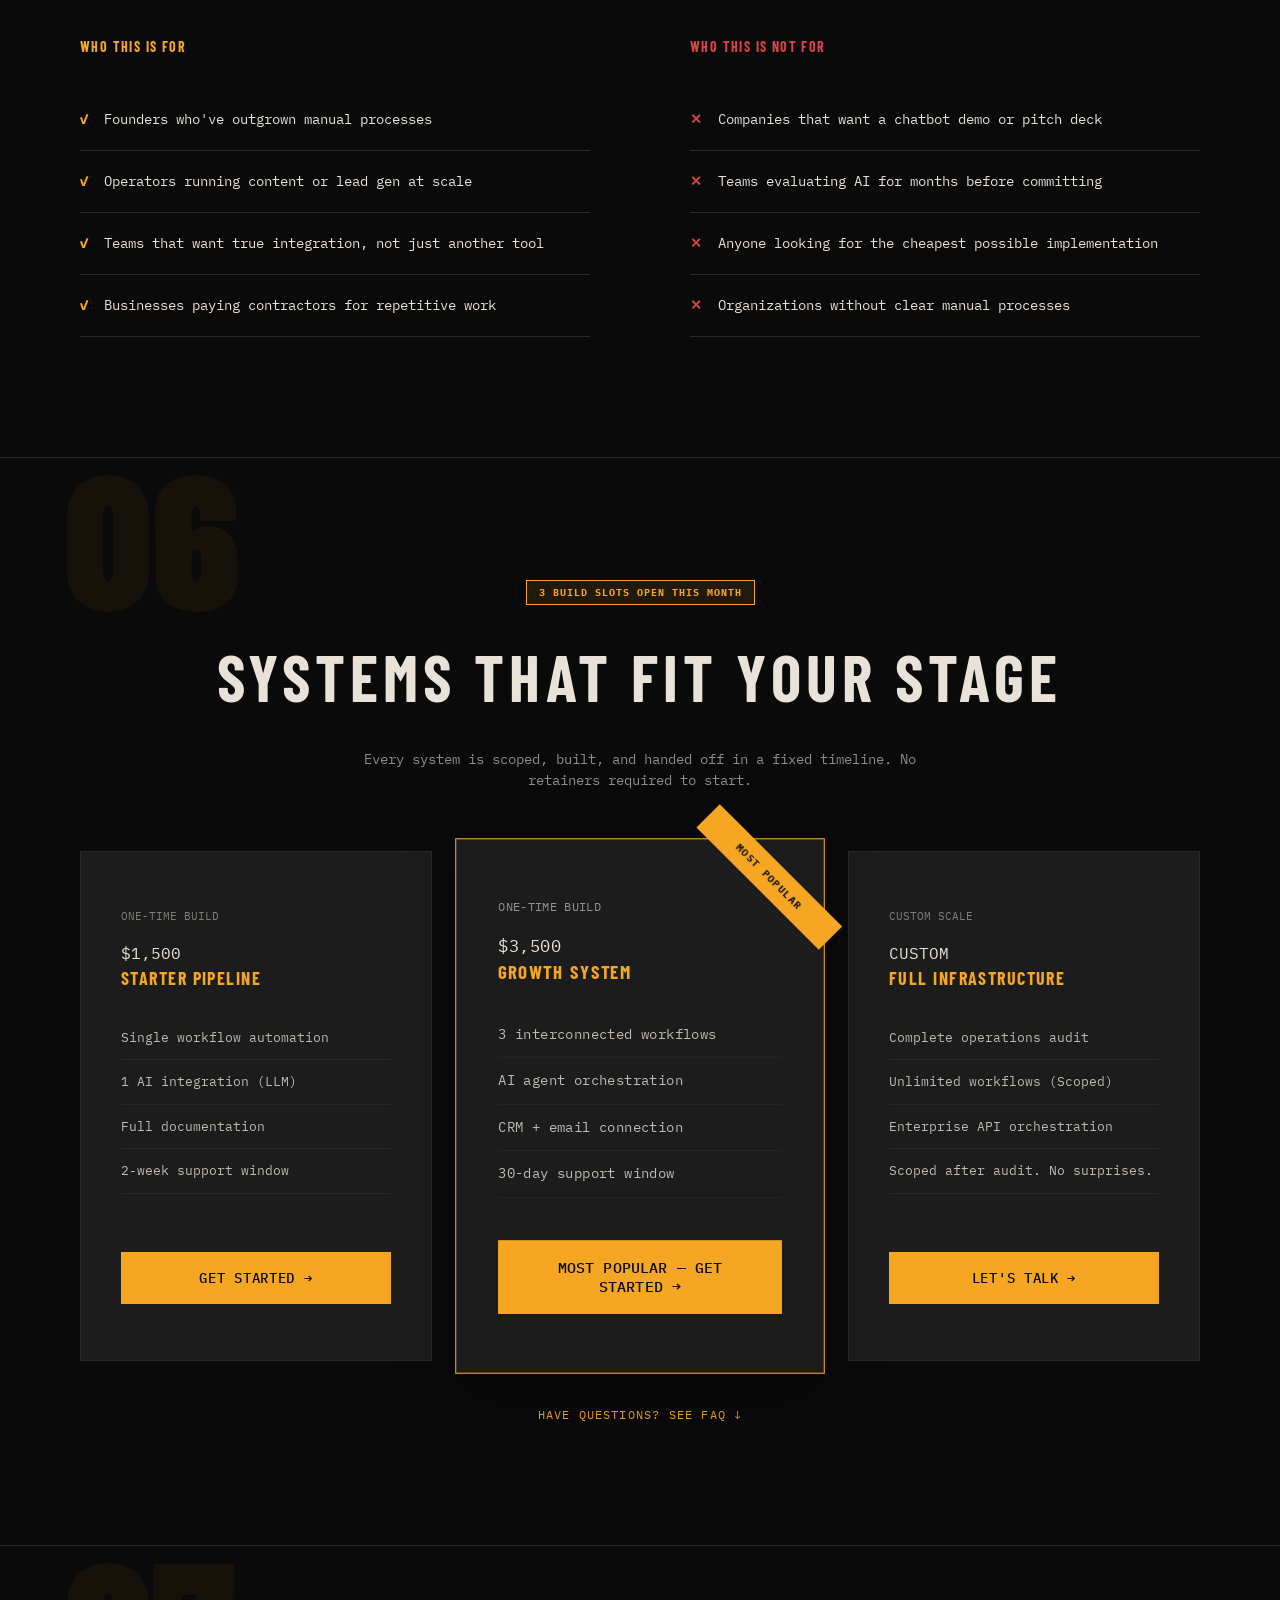
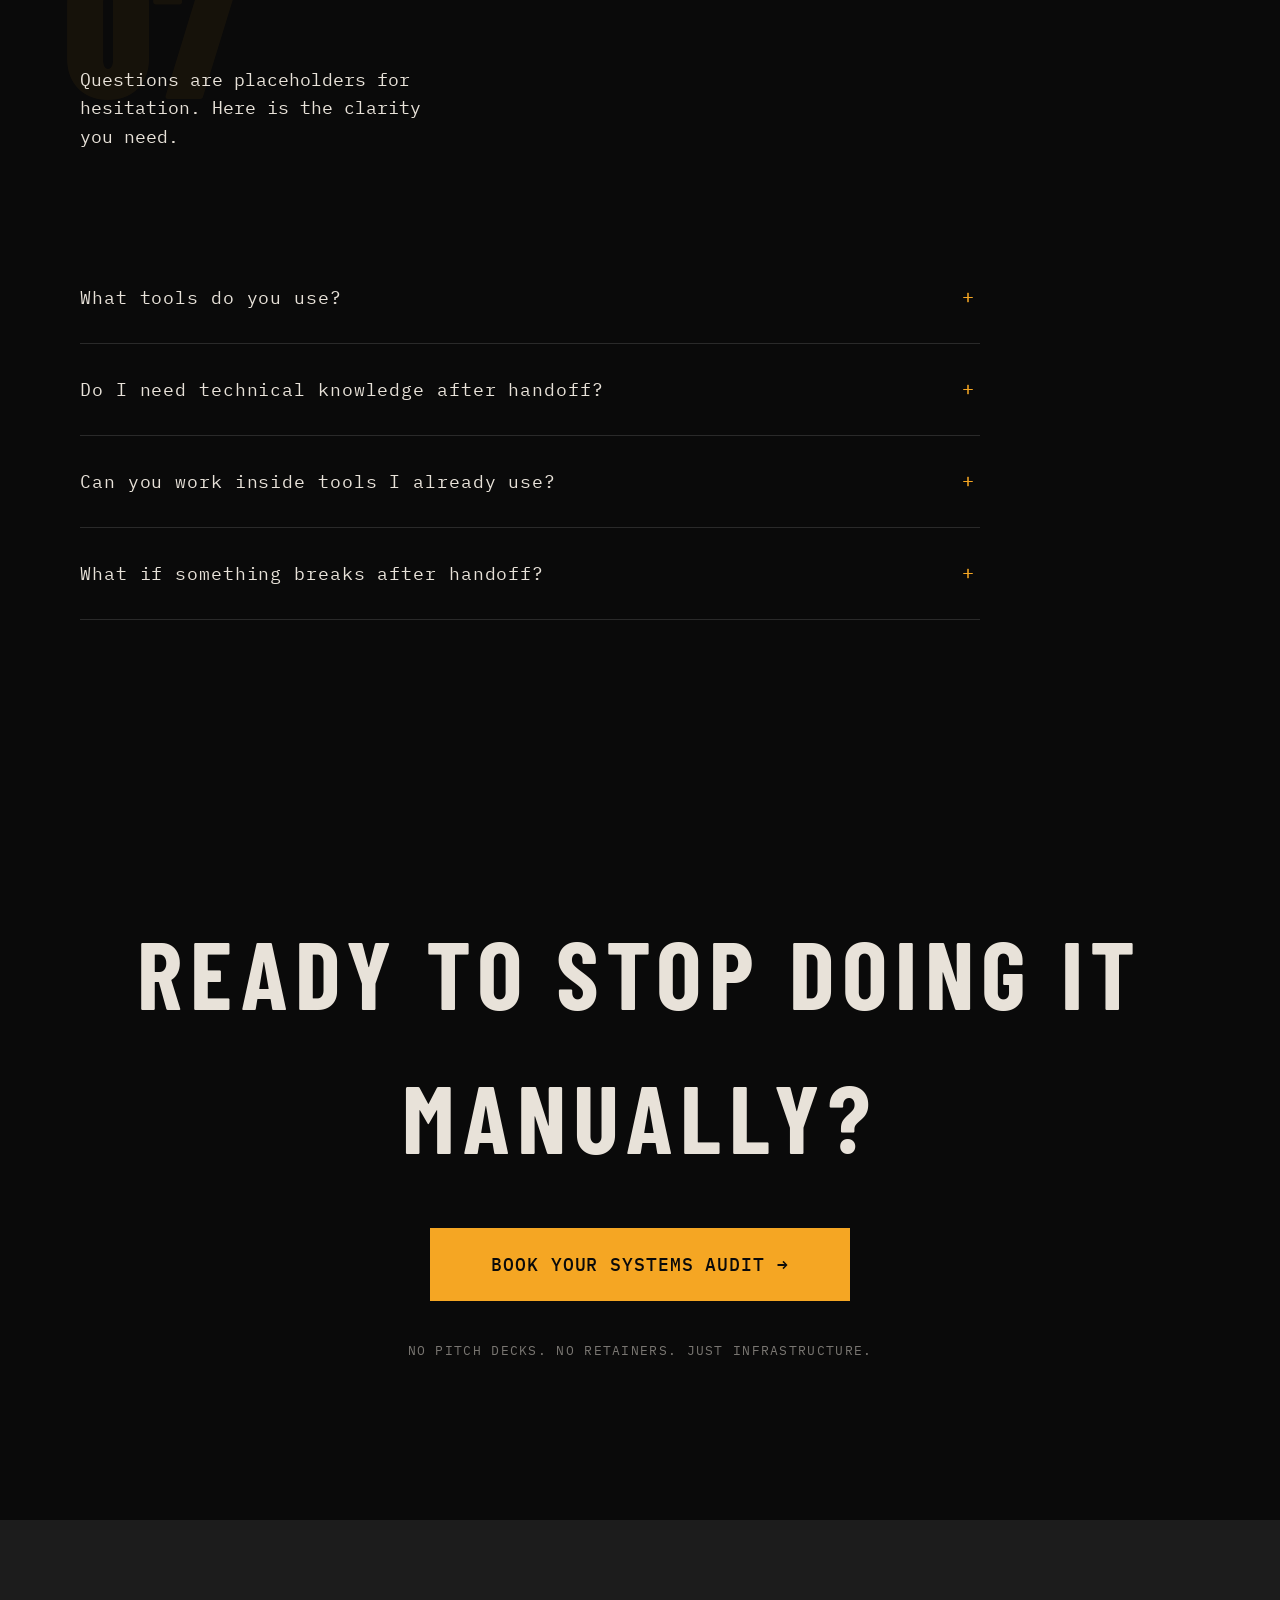
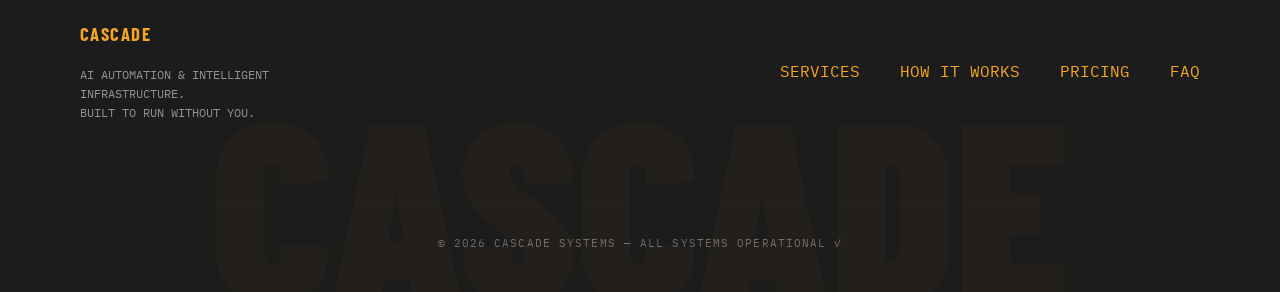
==== commit d77fd92a: "feat: implement social proof marquee, 'who this is for' lists, and FAQ section with corresponding st" ====
--- a/index.html
+++ b/index.html
@@ -10,11 +10,13 @@
   <!-- Canonical -->
   <link rel="canonical" href="https://cascadesystems.example.com" />
 
-  <!-- Preload Fonts for Performance -->
-  <link rel="preload" href="https://fonts.googleapis.com/css2?family=Barlow+Condensed:wght@700;900&family=IBM+Plex+Mono:wght@400;500;700&display=swap" as="style" onload="this.onload=null;this.rel='stylesheet'">
-  <noscript>
-    <link href="https://fonts.googleapis.com/css2?family=Barlow+Condensed:wght@700;900&family=IBM+Plex+Mono:wght@400;500;700&display=swap" rel="stylesheet">
-  </noscript>
+  <!-- Fonts -->
+  <link rel="preconnect" href="https://fonts.googleapis.com">
+  <link rel="preconnect" href="https://fonts.gstatic.com" crossorigin>
+  <link href="https://fonts.googleapis.com/css2?family=Barlow+Condensed:wght@700;900&family=IBM+Plex+Mono:wght@400;500;700&display=swap" rel="stylesheet">
+
+  <!-- Styles -->
+  <link rel="stylesheet" href="/style.css">
 
   <!-- Open Graph / Facebook -->
   <meta property="og:type" content="website">
@@ -72,7 +74,7 @@
         <p class="hero-subheadline">We architect AI automation systems and intelligent infrastructure that remove the manual layer from your operations — permanently.</p>
 
         <div class="hero-buttons">
-          <button class="btn-primary" onclick="document.getElementById('servicesSection').scrollIntoView({ behavior: 'smooth' })">SEE WHAT WE AUTOMATE →</button>
+          <button class="btn-primary" data-scroll-to="servicesSection">SEE WHAT WE AUTOMATE →</button>
           <button class="btn-secondary" data-open-modal>BOOK A SYSTEMS AUDIT</button>
         </div>
       </div>
@@ -174,40 +176,38 @@
 
     <div class="section-separator" aria-hidden="true"></div>
 
-    <!-- Section 04: Social Proof Marquee (NEW) -->
-    <section style="overflow: hidden; padding: 60px 0; background-color: #080808; border-bottom: 1px solid var(--concrete-gray);">
-      <div style="display: flex; gap: 60px; white-space: nowrap; animation: marquee 30s linear infinite;">
+    <!-- Section 04: Social Proof Marquee -->
+    <section class="social-proof-marquee">
+      <div class="marquee-content">
         <!-- Testimonials -->
-        <div style="display: flex; gap: 60px;">
-          <p style="font-size: 14px; color: var(--amber); letter-spacing: 0.1em; opacity: 0.8;">"CASCADE ELIMINATED 40 HOURS OF OPS PER WEEK" — ADRIAN @ TELOS</p>
-          <p style="font-size: 14px; color: var(--amber); letter-spacing: 0.1em; opacity: 0.8;">"THE ONLY AI AGENCY THAT ACTUALLY SHIPS CODE" — SARAH @ NEXUS</p>
-          <p style="font-size: 14px; color: var(--amber); letter-spacing: 0.1em; opacity: 0.8;">"REPLACED 3 DATA VAs WITH ONE n8n WORKFLOW" — MARCUS @ SCALE</p>
-          <p style="font-size: 14px; color: var(--amber); letter-spacing: 0.1em; opacity: 0.8;">"ROI WAS EVIDENT WITHIN 7 DAYS OF KICKOFF" — JESSICA @ FLOW</p>
+        <div class="marquee-item-group">
+          <p class="marquee-text">"CASCADE ELIMINATED 40 HOURS OF OPS PER WEEK" — ADRIAN @ TELOS</p>
+          <p class="marquee-text">"THE ONLY AI AGENCY THAT ACTUALLY SHIPS CODE" — SARAH @ NEXUS</p>
+          <p class="marquee-text">"REPLACED 3 DATA VAs WITH ONE n8n WORKFLOW" — MARCUS @ SCALE</p>
+          <p class="marquee-text">"ROI WAS EVIDENT WITHIN 7 DAYS OF KICKOFF" — JESSICA @ FLOW</p>
         </div>
         <!-- Duplicate for loop -->
-        <div style="display: flex; gap: 60px;">
-          <p style="font-size: 14px; color: var(--amber); letter-spacing: 0.1em; opacity: 0.8;">"CASCADE ELIMINATED 40 HOURS OF OPS PER WEEK" — ADRIAN @ TELOS</p>
-          <p style="font-size: 14px; color: var(--amber); letter-spacing: 0.1em; opacity: 0.8;">"THE ONLY AI AGENCY THAT ACTUALLY SHIPS CODE" — SARAH @ NEXUS</p>
-          <p style="font-size: 14px; color: var(--amber); letter-spacing: 0.1em; opacity: 0.8;">"REPLACED 3 DATA VAs WITH ONE n8n WORKFLOW" — MARCUS @ SCALE</p>
-          <p style="font-size: 14px; color: var(--amber); letter-spacing: 0.1em; opacity: 0.8;">"ROI WAS EVIDENT WITHIN 7 DAYS OF KICKOFF" — JESSICA @ FLOW</p>
-        </div>
-      </div>
-      <style>
-        @keyframes marquee {
-          0% { transform: translateX(0); }
-          100% { transform: translateX(-50%); }
-        }
-      </style>
+        <div class="marquee-item-group">
+          <p class="marquee-text">"CASCADE ELIMINATED 40 HOURS OF OPS PER WEEK" — ADRIAN @ TELOS</p>
+          <p class="marquee-text">"THE ONLY AI AGENCY THAT ACTUALLY SHIPS CODE" — SARAH @ NEXUS</p>
+          <p class="marquee-text">"REPLACED 3 DATA VAs WITH ONE n8n WORKFLOW" — MARCUS @ SCALE</p>
+          <p class="marquee-text">"ROI WAS EVIDENT WITHIN 7 DAYS OF KICKOFF" — JESSICA @ FLOW</p>
+        </div>
+      </div>
     </section>
 
     <!-- Section 05: Results -->
-    <section class="results-section" id="resultsSection" style="padding-top: 120px;">
+    <section class="results-section" id="resultsSection">
       <div class="section-bg-number">04</div>
       <div class="container">
+        <div class="section-header">
+          <p class="section-intro">Numbers don't lie. Manual processes do.</p>
+        </div>
+        
         <div class="results-stats-grid">
           <div class="stat-item">
             <div class="stat-counter" data-target="847" data-suffix=" hrs">0 hrs</div>
-            <p class="stat-description">Numbers don't lie. Manual processes do.</p>
+            <p class="stat-description">Hours eliminated per month.</p>
           </div>
           <div class="stat-item">
             <div class="stat-counter" data-target="14" data-suffix=" days">0 days</div>
@@ -238,21 +238,21 @@
 
         <div class="who-grid-two">
           <div class="who-list-container">
-            <h3 style="color: var(--amber); margin-bottom: 32px; font-size: 14px;">WHO THIS IS FOR</h3>
-            <ul style="list-style: none;">
-              <li style="padding: 16px 0; border-bottom: 1px solid var(--concrete-gray); font-size: 14px; display: flex; gap: 12px;"><span style="color: var(--amber);">✓</span> Founders who've outgrown manual processes</li>
-              <li style="padding: 16px 0; border-bottom: 1px solid var(--concrete-gray); font-size: 14px; display: flex; gap: 12px;"><span style="color: var(--amber);">✓</span> Operators running content or lead gen at scale</li>
-              <li style="padding: 16px 0; border-bottom: 1px solid var(--concrete-gray); font-size: 14px; display: flex; gap: 12px;"><span style="color: var(--amber);">✓</span> Teams that want true integration, not just another tool</li>
-              <li style="padding: 16px 0; border-bottom: 1px solid var(--concrete-gray); font-size: 14px; display: flex; gap: 12px;"><span style="color: var(--amber);">✓</span> Businesses paying contractors for repetitive work</li>
+            <h3 class="who-list-title for">WHO THIS IS FOR</h3>
+            <ul class="who-list">
+              <li>Founders who've outgrown manual processes</li>
+              <li>Operators running content or lead gen at scale</li>
+              <li>Teams that want true integration, not just another tool</li>
+              <li>Businesses paying contractors for repetitive work</li>
             </ul>
           </div>
           <div class="who-list-container">
-            <h3 style="color: var(--error-red); margin-bottom: 32px; font-size: 14px;">WHO THIS IS NOT FOR</h3>
-            <ul style="list-style: none;">
-              <li style="padding: 16px 0; border-bottom: 1px solid var(--concrete-gray); font-size: 14px; display: flex; gap: 12px;"><span style="color: var(--error-red);">✕</span> Companies that want a chatbot demo or pitch deck</li>
-              <li style="padding: 16px 0; border-bottom: 1px solid var(--concrete-gray); font-size: 14px; display: flex; gap: 12px;"><span style="color: var(--error-red);">✕</span> Teams evaluating AI for months before committing</li>
-              <li style="padding: 16px 0; border-bottom: 1px solid var(--concrete-gray); font-size: 14px; display: flex; gap: 12px;"><span style="color: var(--error-red);">✕</span> Anyone looking for the cheapest possible implementation</li>
-              <li style="padding: 16px 0; border-bottom: 1px solid var(--concrete-gray); font-size: 14px; display: flex; gap: 12px;"><span style="color: var(--error-red);">✕</span> Organizations without clear manual processes</li>
+            <h3 class="who-list-title not-for">WHO THIS IS NOT FOR</h3>
+            <ul class="who-list not-for-list">
+              <li>Companies that want a chatbot demo or pitch deck</li>
+              <li>Teams evaluating AI for months before committing</li>
+              <li>Anyone looking for the cheapest possible implementation</li>
+              <li>Organizations without clear manual processes</li>
             </ul>
           </div>
         </div>
@@ -351,13 +351,23 @@
             </div>
           </div>
 
-          <div class="faq-item-container" style="padding: 32px 0; border-bottom: 1px solid var(--concrete-gray);">
-            <div class="faq-question-header" style="display: flex; justify-content: space-between; align-items: center; cursor: pointer;">
-              <p style="font-size: 18px; letter-spacing: 0.05em;">How long does a typical project take?</p>
+          <div class="faq-item-container">
+            <div class="faq-question-header">
+              <p>Can you work inside tools I already use?</p>
               <div class="faq-toggle-icon">+</div>
             </div>
-            <div class="faq-answer-content" style="max-height: 0; overflow: hidden; transition: all 0.4s var(--ease-smooth);">
-              <p style="padding-top: 24px; opacity: 0.8; font-size: 14px; line-height: 1.5;">Starter pipelines ship in 7 days. custom infrastructure takes 14–21 days. Fixed timelines, zero drift.</p>
+            <div class="faq-answer-content">
+              <p>Yes. We integrate with CRMs, email platforms, Slack, Workspace, and anything with an API.</p>
+            </div>
+          </div>
+
+          <div class="faq-item-container">
+            <div class="faq-question-header">
+              <p>What if something breaks after handoff?</p>
+              <div class="faq-toggle-icon">+</div>
+            </div>
+            <div class="faq-answer-content">
+              <p>Every project includes a 30-day support window. After that, we offer optional maintenance retainers.</p>
             </div>
           </div>
         </div>
--- a/style.css
+++ b/style.css
@@ -0,0 +1,1042 @@
+:root {
+  --near-black: #0A0A0A;
+  --warmer-black: #0F0D0A;
+  --amber: #F5A623;
+  --warm-white: #E8E2D9;
+  --dark-gray: #1C1C1C;
+  --concrete-gray: #2A2A2A;
+  --terminal-green: #00FF87;
+  --error-red: #D64545;
+  --ease-smooth: cubic-bezier(0.4, 0, 0.2, 1);
+  --spacing-section: 120px;
+  --spacing-section-mobile: 80px;
+}
+
+* {
+  margin: 0;
+  padding: 0;
+  box-sizing: border-box;
+}
+
+html {
+  scroll-behavior: smooth;
+}
+
+body {
+  font-family: 'IBM Plex Mono', monospace;
+  background-color: var(--near-black);
+  color: var(--warm-white);
+  line-height: 1.5;
+  overflow-x: hidden;
+  cursor: none; /* Custom cursor implementation */
+}
+
+/* Custom Cursor */
+#custom-cursor {
+  position: fixed;
+  width: 20px;
+  height: 20px;
+  border: 1px solid var(--amber);
+  border-radius: 50%;
+  pointer-events: none;
+  z-index: 10000;
+  transform: translate(-50%, -50%);
+  transition: width 0.3s, height 0.3s, background-color 0.3s;
+  display: flex;
+  align-items: center;
+  justify-content: center;
+}
+
+#custom-cursor::after {
+  content: '+';
+  color: var(--amber);
+  font-size: 14px;
+  font-family: 'IBM Plex Mono', monospace;
+}
+
+@media (max-width: 1024px) {
+  body { cursor: auto; }
+  #custom-cursor { display: none; }
+}
+
+/* Noise texture fix for performance */
+.noise-wrapper {
+  position: absolute;
+  top: 0;
+  left: 0;
+  right: 0;
+  bottom: 0;
+  height: 100%;
+  width: 100%;
+  pointer-events: none;
+  z-index: 1;
+  overflow: hidden;
+}
+
+.noise-wrapper::before {
+  content: '';
+  position: fixed;
+  top: 0;
+  left: 0;
+  right: 0;
+  bottom: 0;
+  background-image: url("data:image/svg+xml,%3Csvg viewBox='0 0 400 400' xmlns='http://www.w3.org/2000/svg'%3E%3Cfilter id='noiseFilter'%3E%3CfeTurbulence type='fractalNoise' baseFrequency='0.9' numOctaves='4' seed='1'/%3E%3C/filter%3E%3Crect width='400' height='400' filter='url(%23noiseFilter)' opacity='0.04'/%3E%3C/svg%3E");
+  pointer-events: none;
+  z-index: 1;
+}
+
+main {
+  position: relative;
+  z-index: 2;
+}
+
+h1, h2, h3, h4, h5, h6 {
+  font-family: 'Barlow Condensed', sans-serif;
+  text-transform: uppercase;
+  letter-spacing: 0.08em;
+  font-weight: 700;
+}
+
+a {
+  color: var(--amber);
+  text-decoration: none;
+  transition: color 0.3s var(--ease-smooth);
+}
+
+a:hover {
+  color: var(--warm-white);
+}
+
+button {
+  border: none;
+  cursor: pointer;
+  font-family: 'IBM Plex Mono', monospace;
+  transition: all 0.3s var(--ease-smooth);
+  outline: none;
+}
+
+button:focus-visible {
+  outline: 2px solid var(--amber);
+  outline-offset: 4px;
+}
+
+.btn-primary {
+  background-color: var(--amber);
+  color: var(--near-black);
+  padding: 16px 32px;
+  font-size: 14px;
+  font-weight: 500;
+  letter-spacing: 0.05em;
+  border: 1px solid var(--amber);
+  display: inline-flex;
+  align-items: center;
+  justify-content: center;
+}
+
+.btn-primary:hover {
+  background-color: var(--warm-white);
+  color: var(--near-black);
+  border-color: var(--warm-white);
+  transform: translateY(-2px);
+}
+
+.btn-secondary {
+  background-color: transparent;
+  color: var(--amber);
+  padding: 16px 32px;
+  font-size: 14px;
+  font-weight: 500;
+  letter-spacing: 0.05em;
+  border: 1px solid var(--amber);
+  display: inline-flex;
+  align-items: center;
+  justify-content: center;
+}
+
+.btn-secondary:hover {
+  background-color: var(--amber);
+  color: var(--near-black);
+  transform: translateY(-2px);
+}
+
+/* Background Section Numbers */
+.section-bg-number {
+  position: absolute;
+  top: 0;
+  left: 5%;
+  font-family: 'Barlow Condensed', sans-serif;
+  font-size: clamp(5rem, 15vw, 25rem);
+  font-weight: 900;
+  color: var(--amber);
+  opacity: 0.05;
+  line-height: 0.8;
+  z-index: -1;
+  pointer-events: none;
+  user-select: none;
+  transition: opacity 0.5s var(--ease-smooth);
+}
+
+/* Section Separator Scanning Line */
+.section-separator {
+  position: relative;
+  height: 1px;
+  width: 100%;
+  background-color: var(--concrete-gray);
+  overflow: hidden;
+}
+
+.section-separator::after {
+  content: '';
+  position: absolute;
+  top: 0;
+  left: -100%;
+  width: 100%;
+  height: 100%;
+  background: linear-gradient(90deg, transparent, var(--amber), transparent);
+  animation: scan 8s linear infinite;
+}
+
+@keyframes scan {
+  0% { left: -100%; }
+  30%, 100% { left: 100%; }
+}
+
+.container {
+  max-width: 1400px;
+  margin: 0 auto;
+  padding: 0 40px;
+}
+
+@media (max-width: 768px) {
+  .container {
+    padding: 0 24px;
+  }
+}
+
+/* Sticky Header */
+header {
+  position: fixed;
+  top: 0;
+  left: 0;
+  right: 0;
+  background-color: rgba(10, 10, 10, 0.75);
+  backdrop-filter: blur(12px);
+  -webkit-backdrop-filter: blur(12px);
+  border-bottom: 1px solid var(--concrete-gray);
+  padding: 20px 40px;
+  z-index: 1000;
+  opacity: 0;
+  transform: translateY(-100%);
+  transition: opacity 0.4s var(--ease-smooth), transform 0.4s var(--ease-smooth);
+}
+
+header.visible {
+  opacity: 1;
+  transform: translateY(0);
+}
+
+.header-content {
+  max-width: 1400px;
+  margin: 0 auto;
+  display: flex;
+  justify-content: space-between;
+  align-items: center;
+}
+
+.logo {
+  font-family: 'Barlow Condensed', sans-serif;
+  font-size: 18px;
+  font-weight: 700;
+  letter-spacing: 0.1em;
+  text-transform: uppercase;
+  color: var(--amber);
+}
+
+@media (max-width: 480px) {
+  header {
+    padding: 16px 20px;
+  }
+  .logo {
+    font-size: 14px;
+  }
+}
+
+/* Hero Section */
+.hero {
+  min-height: 100vh;
+  display: flex;
+  flex-direction: column;
+  justify-content: center;
+  align-items: center;
+  position: relative;
+  padding: 160px 40px 80px 40px;
+  overflow: hidden;
+}
+
+.hero-bg-number {
+  position: absolute;
+  top: 10%;
+  left: 5%;
+  font-family: 'Barlow Condensed', sans-serif;
+  font-size: 30vw;
+  font-weight: 950;
+  color: var(--amber);
+  opacity: 0.08;
+  line-height: 0.8;
+  z-index: -1;
+  pointer-events: none;
+  user-select: none;
+  letter-spacing: -0.05em;
+}
+
+.hero-content {
+  text-align: center;
+  max-width: 900px;
+  width: 100%;
+  position: relative;
+  z-index: 5;
+}
+
+.hero-headline {
+  font-size: clamp(1.8rem, 9vw, 8rem);
+  line-height: 1.0;
+  margin-bottom: 48px;
+  color: var(--warm-white);
+  letter-spacing: 0.02em;
+}
+
+.hero-subheadline {
+  font-size: 18px;
+  color: var(--warm-white);
+  opacity: 0.6;
+  margin-bottom: 64px;
+  line-height: 1.6;
+  max-width: 600px;
+  margin-left: auto;
+  margin-right: auto;
+}
+
+.hero-buttons {
+  display: flex;
+  gap: 16px;
+  justify-content: center;
+  flex-wrap: wrap;
+  margin-bottom: 40px;
+}
+
+/* Progress Line on Left */
+#scroll-progress-line {
+  position: fixed;
+  top: 0;
+  left: 0;
+  width: 2px;
+  height: 0%;
+  background-color: var(--amber);
+  z-index: 10000;
+  transition: height 0.1s linear;
+}
+
+/* Back to Top */
+#back-to-top {
+  position: fixed;
+  bottom: 40px;
+  right: 40px;
+  width: 44px;
+  height: 44px;
+  background-color: var(--dark-gray);
+  border: 1px solid var(--amber);
+  color: var(--amber);
+  display: flex;
+  align-items: center;
+  justify-content: center;
+  z-index: 900;
+  opacity: 0;
+  pointer-events: none;
+  transition: all 0.3s var(--ease-smooth);
+}
+
+#back-to-top.visible {
+  opacity: 1;
+  pointer-events: auto;
+}
+
+#back-to-top:hover {
+  background-color: var(--amber);
+  color: var(--near-black);
+}
+
+.hero-terminal {
+  position: absolute;
+  bottom: 120px;
+  right: -40px; /* Force overflow for tension */
+  background-color: var(--dark-gray);
+  border: 1px solid var(--concrete-gray);
+  padding: 24px;
+  width: 100%;
+  max-width: 480px;
+  font-size: 12px;
+  font-family: 'IBM Plex Mono', monospace;
+  color: var(--terminal-green);
+  line-height: 1.8;
+  overflow: hidden;
+  height: 180px;
+  z-index: 5;
+  box-shadow: -20px 30px 60px rgba(0,0,0,0.6);
+  transform: rotate(3deg);
+  transition: transform 0.8s var(--ease-smooth);
+}
+
+.hero-terminal:hover {
+  transform: rotate(0deg) translateX(-20px) scale(1.05);
+}
+
+.scroll-indicator {
+  position: absolute;
+  bottom: 40px;
+  left: 50%;
+  transform: translateX(-50%);
+  display: flex;
+  flex-direction: column;
+  align-items: center;
+  gap: 8px;
+  font-size: 10px;
+  letter-spacing: 0.15em;
+  color: var(--warm-white);
+  opacity: 0.5;
+}
+
+/* What We Build */
+.what-we-build {
+  padding: var(--spacing-section) 40px;
+  position: relative;
+}
+
+.section-header {
+  display: grid;
+  grid-template-columns: 350px 1fr;
+  gap: 60px;
+  margin-bottom: 80px;
+}
+
+.section-intro {
+  font-size: 18px;
+  line-height: 1.6;
+  color: var(--warm-white);
+}
+
+.services-grid {
+  display: grid;
+  grid-template-columns: repeat(2, 1fr);
+  gap: 32px;
+}
+
+.service-card {
+  background-color: var(--dark-gray);
+  border: 1px solid var(--concrete-gray);
+  padding: 48px;
+  transition: all 0.4s var(--ease-smooth);
+  position: relative;
+  overflow: hidden;
+}
+
+.service-card::before {
+  content: '';
+  position: absolute;
+  top: 0;
+  left: 0;
+  width: 100%;
+  height: 3px;
+  background-color: var(--amber);
+  transform: scaleX(0);
+  transform-origin: left;
+  transition: transform 0.4s var(--ease-smooth);
+}
+
+.service-card:hover {
+  transform: translateY(-10px);
+  box-shadow: 0 0 30px rgba(245, 166, 35, 0.12); /* Increased glow */
+  border-color: rgba(245, 166, 35, 0.4);
+}
+
+.service-card:hover::before {
+  transform: scaleX(1);
+}
+
+.service-tag {
+  color: var(--amber);
+  font-family: 'IBM Plex Mono', monospace;
+  font-weight: bold;
+  font-size: 14px;
+  margin-bottom: 24px;
+  display: block;
+}
+
+.service-card h3 {
+  font-size: 20px;
+  margin-bottom: 20px;
+  letter-spacing: 0.1em;
+}
+
+.service-card p {
+  font-size: 15px;
+  line-height: 1.6;
+  color: var(--warm-white);
+  opacity: 0.7;
+}
+
+/* Social Proof Marquee */
+.social-proof-marquee {
+  overflow: hidden;
+  padding: 60px 0;
+  background-color: #080808;
+  border-bottom: 1px solid var(--concrete-gray);
+  position: relative;
+}
+
+.marquee-content {
+  display: flex;
+  gap: 60px;
+  white-space: nowrap;
+  animation: marquee 40s linear infinite;
+  width: max-content;
+}
+
+.marquee-item-group {
+  display: flex;
+  gap: 60px;
+}
+
+.marquee-text {
+  font-size: 14px;
+  color: var(--amber);
+  letter-spacing: 0.1em;
+  opacity: 0.8;
+  font-family: 'IBM Plex Mono', monospace;
+}
+
+@keyframes marquee {
+  0% { transform: translateX(0); }
+  100% { transform: translateX(-50%); }
+}
+
+/* Who Section Lists */
+.who-list {
+  list-style: none;
+}
+
+.who-list li {
+  padding: 20px 0;
+  border-bottom: 1px solid var(--concrete-gray);
+  font-size: 14px;
+  display: flex;
+  gap: 16px;
+  align-items: flex-start;
+}
+
+.who-list li::before {
+  content: '✓';
+  color: var(--amber);
+  font-weight: bold;
+}
+
+.not-for-list li::before {
+  content: '✕' !important;
+  color: var(--error-red) !important;
+}
+
+.who-list-title {
+  margin-bottom: 32px;
+  font-size: 14px;
+  letter-spacing: 0.1em;
+}
+
+.who-list-title.for {
+  color: var(--amber);
+}
+
+.who-list-title.not-for {
+  color: var(--error-red);
+}
+
+/* Timeline */
+.how-it-works {
+  padding: var(--spacing-section) 40px;
+  position: relative;
+}
+
+.timeline {
+  display: grid;
+  grid-template-columns: repeat(3, 1fr);
+  gap: 40px;
+  position: relative;
+  margin-top: 80px;
+}
+
+.timeline-line-container {
+  position: absolute;
+  top: 40px;
+  left: 0;
+  right: 0;
+  height: 1px;
+  z-index: 0;
+  overflow: hidden;
+}
+
+.timeline-line {
+  width: 100%;
+  height: 100%;
+  background-image: repeating-linear-gradient(
+    to right,
+    var(--concrete-gray) 0,
+    var(--concrete-gray) 10px,
+    transparent 10px,
+    transparent 20px
+  );
+  transform: scaleX(0);
+  transform-origin: left;
+  transition: transform 1.5s var(--ease-smooth);
+}
+
+.timeline.visible .timeline-line {
+  transform: scaleX(1);
+}
+
+.timeline-step {
+  position: relative;
+  z-index: 1;
+}
+
+.step-number {
+  font-size: 14px;
+  color: var(--near-black);
+  background-color: var(--amber);
+  width: 32px;
+  height: 32px;
+  display: flex;
+  align-items: center;
+  justify-content: center;
+  border-radius: 50%;
+  margin-bottom: 32px;
+  font-weight: bold;
+  font-family: 'IBM Plex Mono', monospace;
+}
+
+/* Results Section - Full Bleed & Centered */
+.results-section {
+  padding: 160px 0;
+  background-color: var(--warmer-black);
+  position: relative;
+  overflow: hidden;
+}
+
+.results-stats-grid {
+  display: flex;
+  flex-direction: column;
+  align-items: center;
+  gap: 80px;
+  margin-bottom: 100px;
+  text-align: center;
+  width: 100%;
+}
+
+.stat-item {
+  width: 100%;
+  padding: 0 20px;
+}
+
+.stat-counter {
+  font-size: clamp(5rem, 15vw, 12rem); /* Massive stats */
+  color: var(--amber);
+  margin-bottom: 16px;
+  line-height: 0.9;
+  font-weight: 900;
+  font-family: 'Barlow Condensed', sans-serif;
+}
+
+/* Who Section */
+.who-section {
+  padding: var(--spacing-section) 40px;
+  position: relative;
+}
+
+.who-grid-two {
+  display: grid;
+  grid-template-columns: 1fr 1fr;
+  gap: 100px;
+}
+
+/* Pricing */
+.pricing-section {
+  padding: var(--spacing-section) 40px;
+  position: relative;
+}
+
+.pricing-grid {
+  display: grid;
+  grid-template-columns: repeat(3, 1fr);
+  gap: 32px;
+  align-items: stretch;
+}
+
+.pricing-tier {
+  background-color: var(--dark-gray);
+  border: 1px solid var(--concrete-gray);
+  padding: 56px 40px;
+  display: flex;
+  flex-direction: column;
+  transition: all 0.4s var(--ease-smooth);
+  position: relative;
+}
+
+.pricing-tier.featured {
+  border-color: var(--amber);
+  transform: scale(1.05);
+  z-index: 10;
+  box-shadow: 0 20px 50px rgba(0,0,0,0.3);
+}
+
+.popular-badge {
+  position: absolute;
+  top: 20px;
+  right: -30px;
+  background-color: var(--amber);
+  color: var(--near-black);
+  font-size: 10px;
+  font-weight: 900;
+  padding: 8px 40px;
+  transform: rotate(45deg);
+  letter-spacing: 0.1em;
+}
+
+/* FAQ */
+.faq-section {
+  padding: var(--spacing-section) 40px;
+  position: relative;
+}
+
+.faq-item-container {
+  padding: 32px 0;
+  border-bottom: 1px solid var(--concrete-gray);
+}
+
+.faq-question-header {
+  display: flex;
+  justify-content: space-between;
+  align-items: center;
+  cursor: pointer;
+}
+
+.faq-question-header p {
+  font-size: 18px;
+  letter-spacing: 0.05em;
+}
+
+.faq-answer-content {
+  max-height: 0;
+  overflow: hidden;
+  transition: all 0.4s var(--ease-smooth);
+}
+
+.faq-answer-content p {
+  padding-top: 24px;
+  opacity: 0.8;
+  font-size: 14px;
+  line-height: 1.5;
+}
+
+.faq-toggle-icon {
+  font-size: 20px;
+  color: var(--amber);
+  width: 24px;
+  height: 24px;
+  display: flex;
+  align-items: center;
+  justify-content: center;
+  font-family: 'IBM Plex Mono', monospace;
+  transition: all 0.3s var(--ease-smooth);
+}
+
+/* Final CTA */
+.final-cta {
+  padding: 160px 40px;
+  text-align: center;
+  background-color: var(--near-black);
+  position: relative;
+}
+
+/* Footer */
+footer {
+  background-color: var(--dark-gray);
+  padding: 100px 40px 40px 40px;
+  position: relative;
+  overflow: hidden;
+}
+
+.footer-ghost-wordmark {
+  position: absolute;
+  bottom: 0px;
+  left: 50%;
+  transform: translateX(-50%);
+  font-family: 'Barlow Condensed', sans-serif;
+  font-size: 20vw;
+  font-weight: 950;
+  color: var(--amber);
+  opacity: 0.03;
+  line-height: 0.7;
+  pointer-events: none;
+  z-index: 0;
+}
+
+.footer-content {
+  position: relative;
+  z-index: 1;
+}
+
+.footer-nav {
+  display: grid;
+  grid-template-columns: repeat(4, auto);
+  gap: 40px;
+  justify-content: end;
+}
+
+/* Mobile Adjustments */
+@media (max-width: 1024px) {
+  .hero-terminal {
+    position: absolute;
+    bottom: -100px; /* Overlap into next section */
+    right: 20px;
+    margin-top: 0;
+    max-width: 320px;
+    z-index: 10;
+    transform: rotate(-2deg);
+  }
+}
+
+@media (max-width: 768px) {
+  .hero-terminal {
+    bottom: -120px;
+    right: 10px;
+    max-width: 250px;
+    font-size: 10px;
+  }
+}
+
+@media (max-width: 768px) {
+  :root {
+    --spacing-section: 80px;
+  }
+  
+  .hero-headline {
+    font-size: clamp(2.2rem, 10vw, 4rem);
+  }
+
+  .section-header {
+    grid-template-columns: 1fr;
+    gap: 32px;
+  }
+
+  .services-grid, .pricing-grid, .who-grid-two, .results-stats-grid, .timeline {
+    grid-template-columns: 1fr !important;
+  }
+
+  .pricing-tier.featured {
+    transform: none;
+    border-left: 4px solid var(--amber);
+  }
+
+  .footer-nav {
+    grid-template-columns: 1fr 1fr;
+    justify-content: start;
+  }
+}
+
+/* New: Fade entrance animation */
+.reveal {
+  opacity: 0;
+  transform: translateY(30px);
+  transition: all 0.8s var(--ease-smooth);
+}
+
+.reveal.active {
+  opacity: 1;
+  transform: translateY(0);
+}
+
+/* Modal and Form Enhancements */
+.modal {
+  display: none;
+  position: fixed;
+  top: 0;
+  left: 0;
+  right: 0;
+  bottom: 0;
+  background-color: rgba(0, 0, 0, 0.9);
+  z-index: 2000;
+  justify-content: center;
+  align-items: center;
+  padding: 20px;
+}
+
+.modal-content {
+  background-color: var(--dark-gray);
+  border: 1px solid var(--concrete-gray);
+  padding: 60px;
+  max-width: 550px;
+  width: 100%;
+  position: relative;
+  box-shadow: 0 40px 100px rgba(0,0,0,0.8);
+}
+
+.modal-step {
+  display: none;
+}
+
+.modal-step.active {
+  display: block;
+  animation: fadeIn 0.4s var(--ease-smooth);
+}
+
+@keyframes fadeIn {
+  from { opacity: 0; transform: translateY(10px); }
+  to { opacity: 1; transform: translateY(0); }
+}
+
+.step-indicator {
+  display: flex;
+  gap: 8px;
+  margin-bottom: 32px;
+}
+
+.step-dot {
+  width: 40px;
+  height: 4px;
+  background-color: var(--concrete-gray);
+  transition: background-color 0.3s;
+}
+
+.step-dot.active {
+  background-color: var(--amber);
+}
+
+.modal-close {
+  position: absolute;
+  top: 20px;
+  right: 20px;
+  background: none;
+  border: none;
+  color: var(--warm-white);
+  font-size: 24px;
+  cursor: pointer;
+  opacity: 0.5;
+  transition: opacity 0.3s;
+}
+
+.modal-close:hover {
+  opacity: 1;
+}
+
+.form-group {
+  margin-bottom: 24px;
+}
+
+.form-label {
+  display: block;
+  font-size: 12px;
+  margin-bottom: 8px;
+  letter-spacing: 0.1em;
+  color: var(--amber);
+}
+
+.form-input {
+  width: 100%;
+  padding: 14px;
+  background-color: var(--near-black);
+  border: 1px solid var(--concrete-gray);
+  color: var(--warm-white);
+  font-family: 'IBM Plex Mono';
+  font-size: 14px;
+  transition: border-color 0.3s;
+}
+
+.form-input:focus {
+  border-color: var(--amber);
+  outline: none;
+}
+
+/* Sticky Mobile CTA */
+#mobile-sticky-cta {
+  display: none;
+  position: fixed;
+  bottom: 0;
+  left: 0;
+  right: 0;
+  background-color: var(--near-black);
+  border-top: 1px solid var(--concrete-gray);
+  padding: 16px;
+  z-index: 900;
+  transform: translateY(100%);
+  transition: transform 0.4s var(--ease-smooth);
+}
+
+#mobile-sticky-cta.visible {
+  transform: translateY(0);
+}
+
+.footer-nav a.active {
+  color: var(--amber);
+  position: relative;
+}
+
+.footer-nav a.active::after {
+  content: '';
+  position: absolute;
+  bottom: -4px;
+  left: 0;
+  width: 100%;
+  height: 1px;
+  background-color: var(--amber);
+}
+
+/* Tool Logos Strip */
+.tool-logos-strip {
+  display: flex;
+  flex-wrap: wrap;
+  justify-content: center;
+  gap: 60px;
+  opacity: 0.3;
+  filter: grayscale(1);
+  margin-top: 60px;
+  transition: opacity 0.3s;
+}
+
+.tool-logos-strip:hover {
+  opacity: 0.6;
+}
+
+.tool-logo {
+  font-family: 'Barlow Condensed', sans-serif;
+  font-weight: 700;
+  font-size: 14px;
+  letter-spacing: 0.2em;
+}
+
+/* Flowchart */
+.mini-flowchart {
+  display: flex;
+  align-items: center;
+  justify-content: center;
+  gap: 20px;
+  margin-top: 40px;
+  font-family: 'IBM Plex Mono', monospace;
+  font-size: 10px;
+}
+
+.flow-box {
+  border: 1px solid var(--concrete-gray);
+  padding: 8px 12px;
+  background: var(--near-black);
+}
+
+.flow-arrow {
+  color: var(--amber);
+}
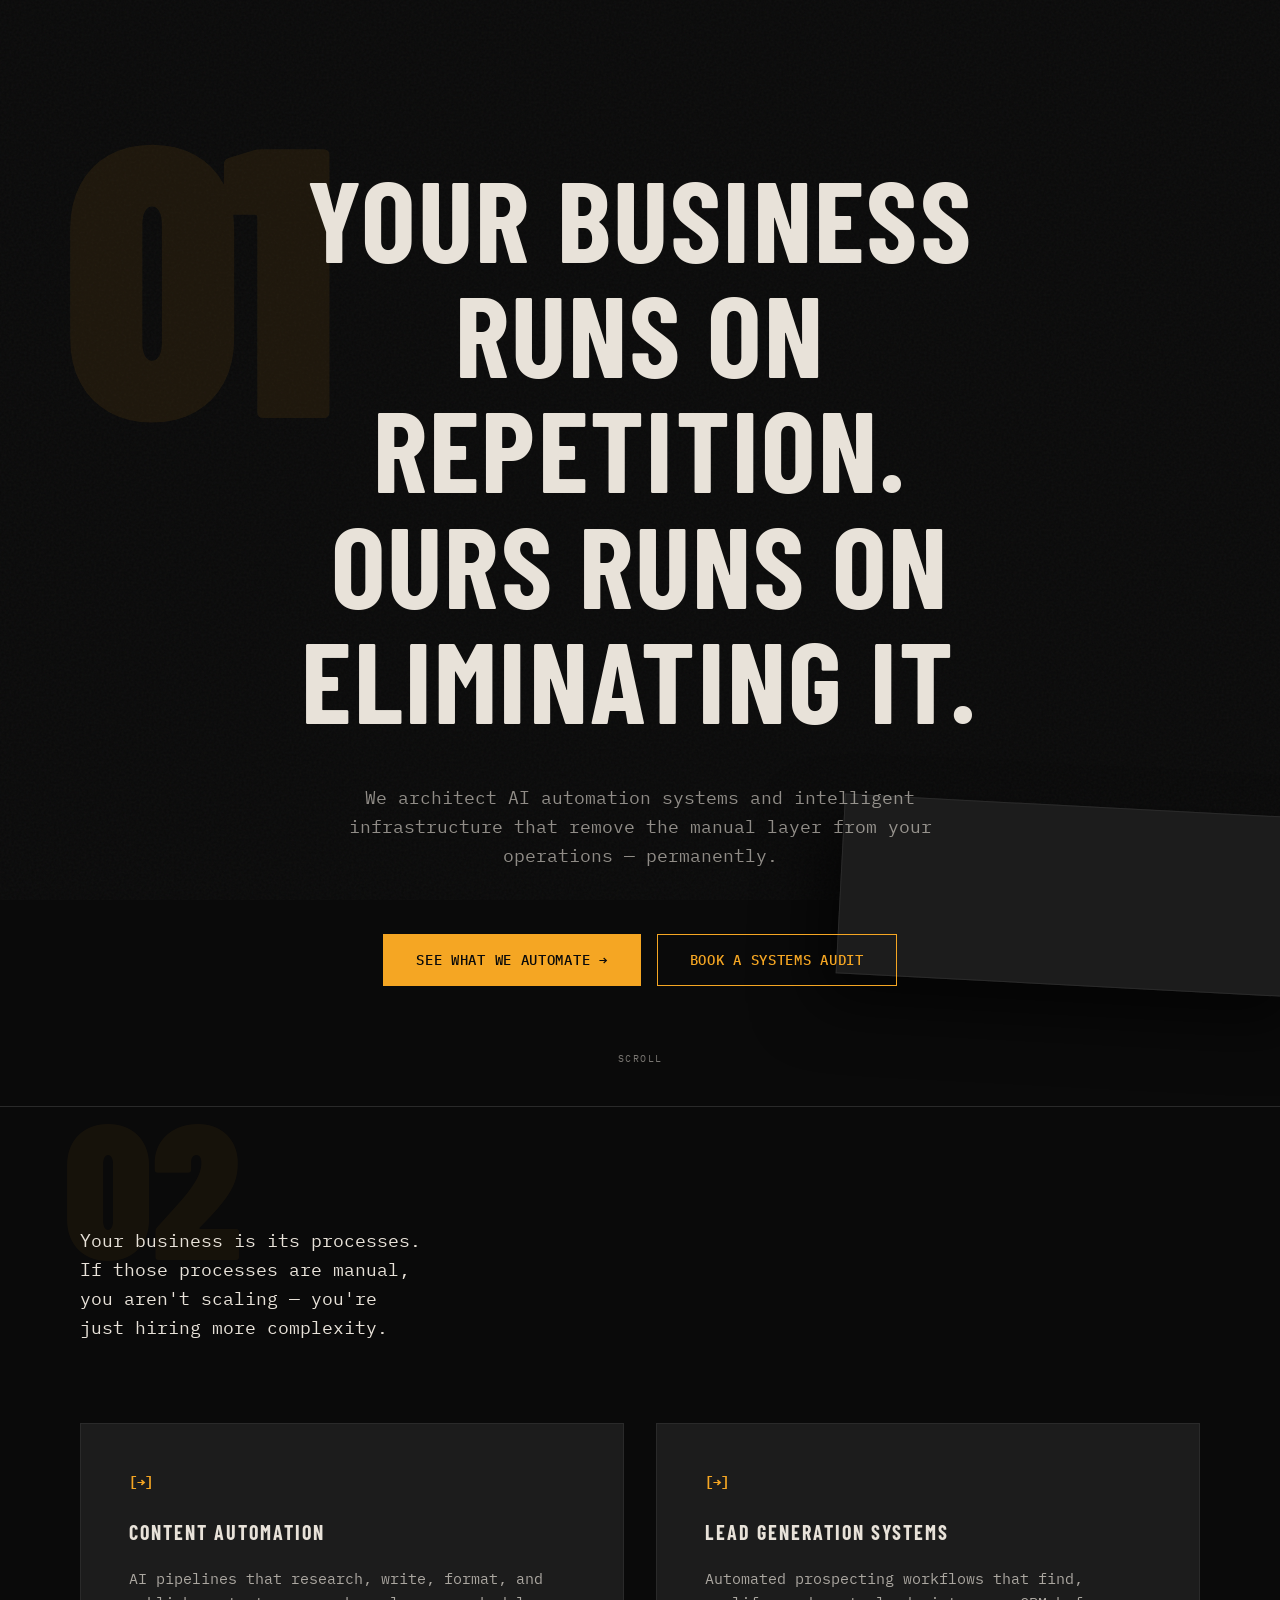
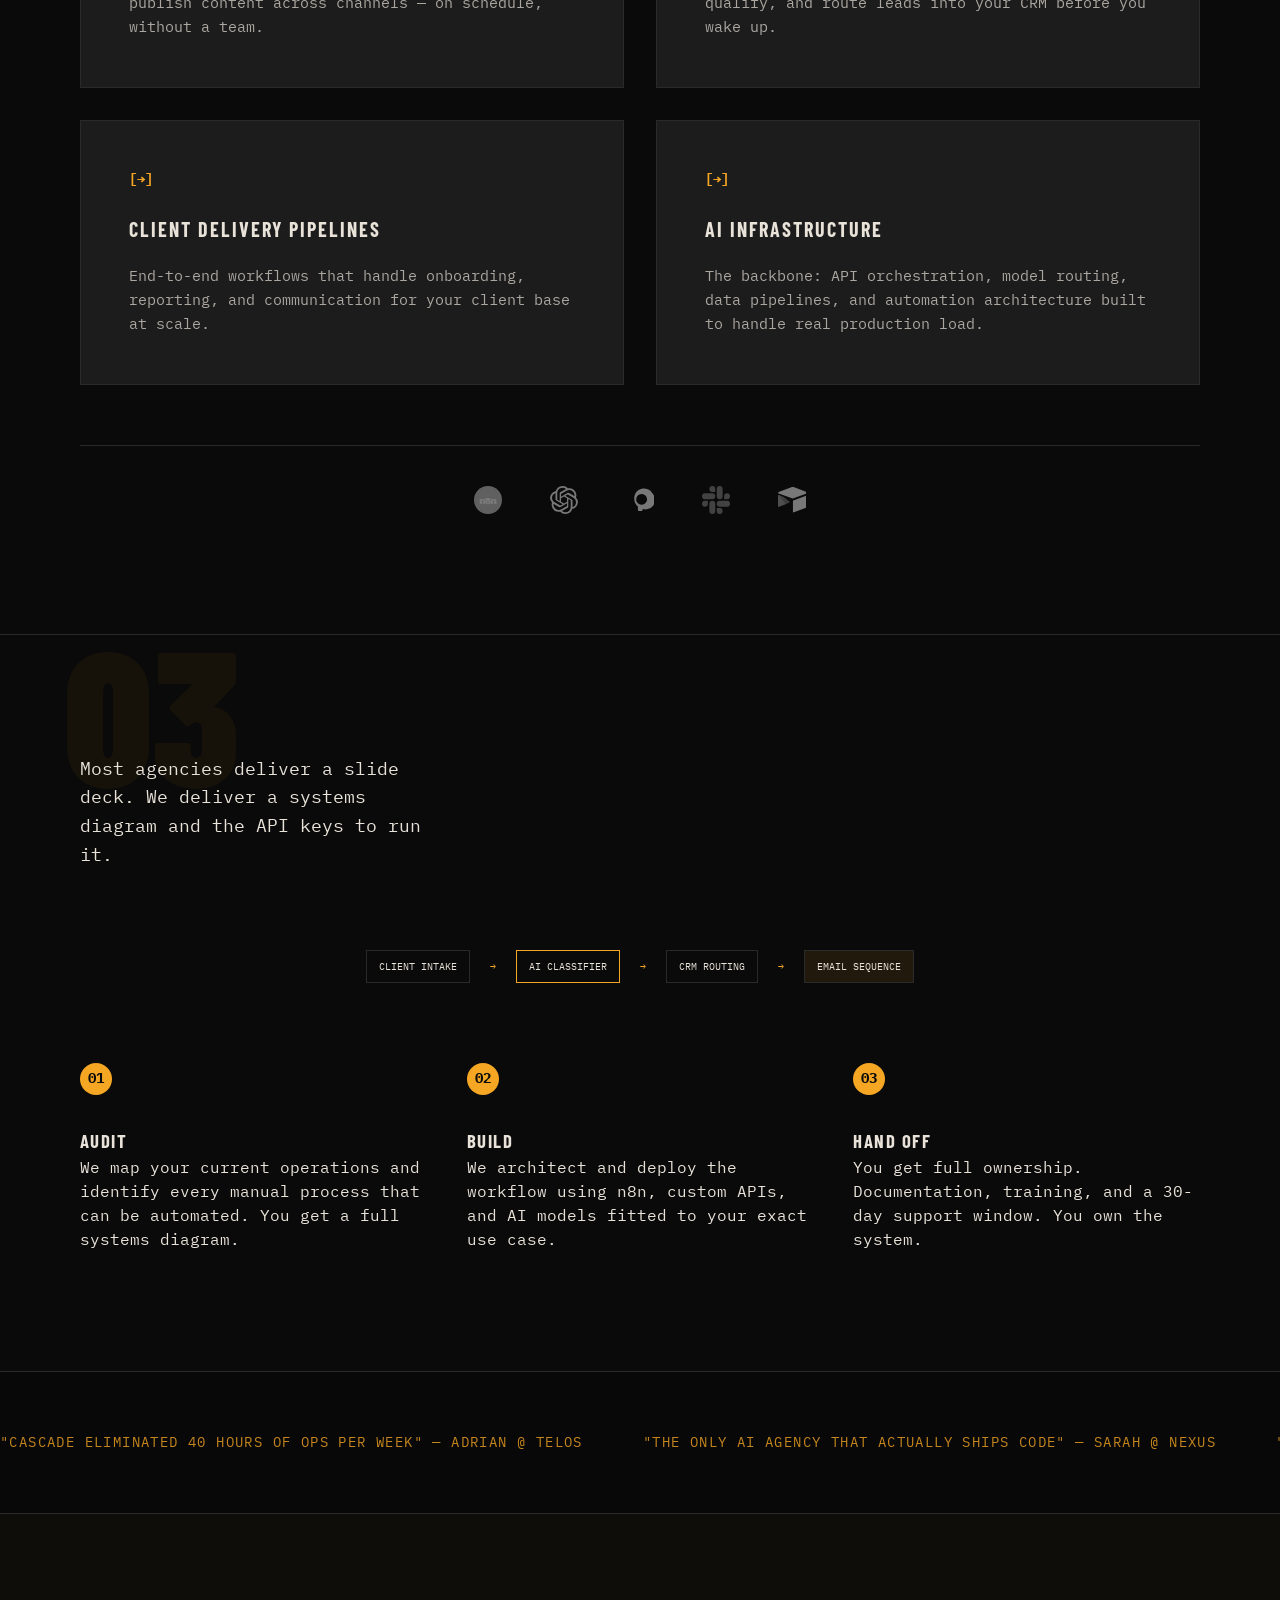
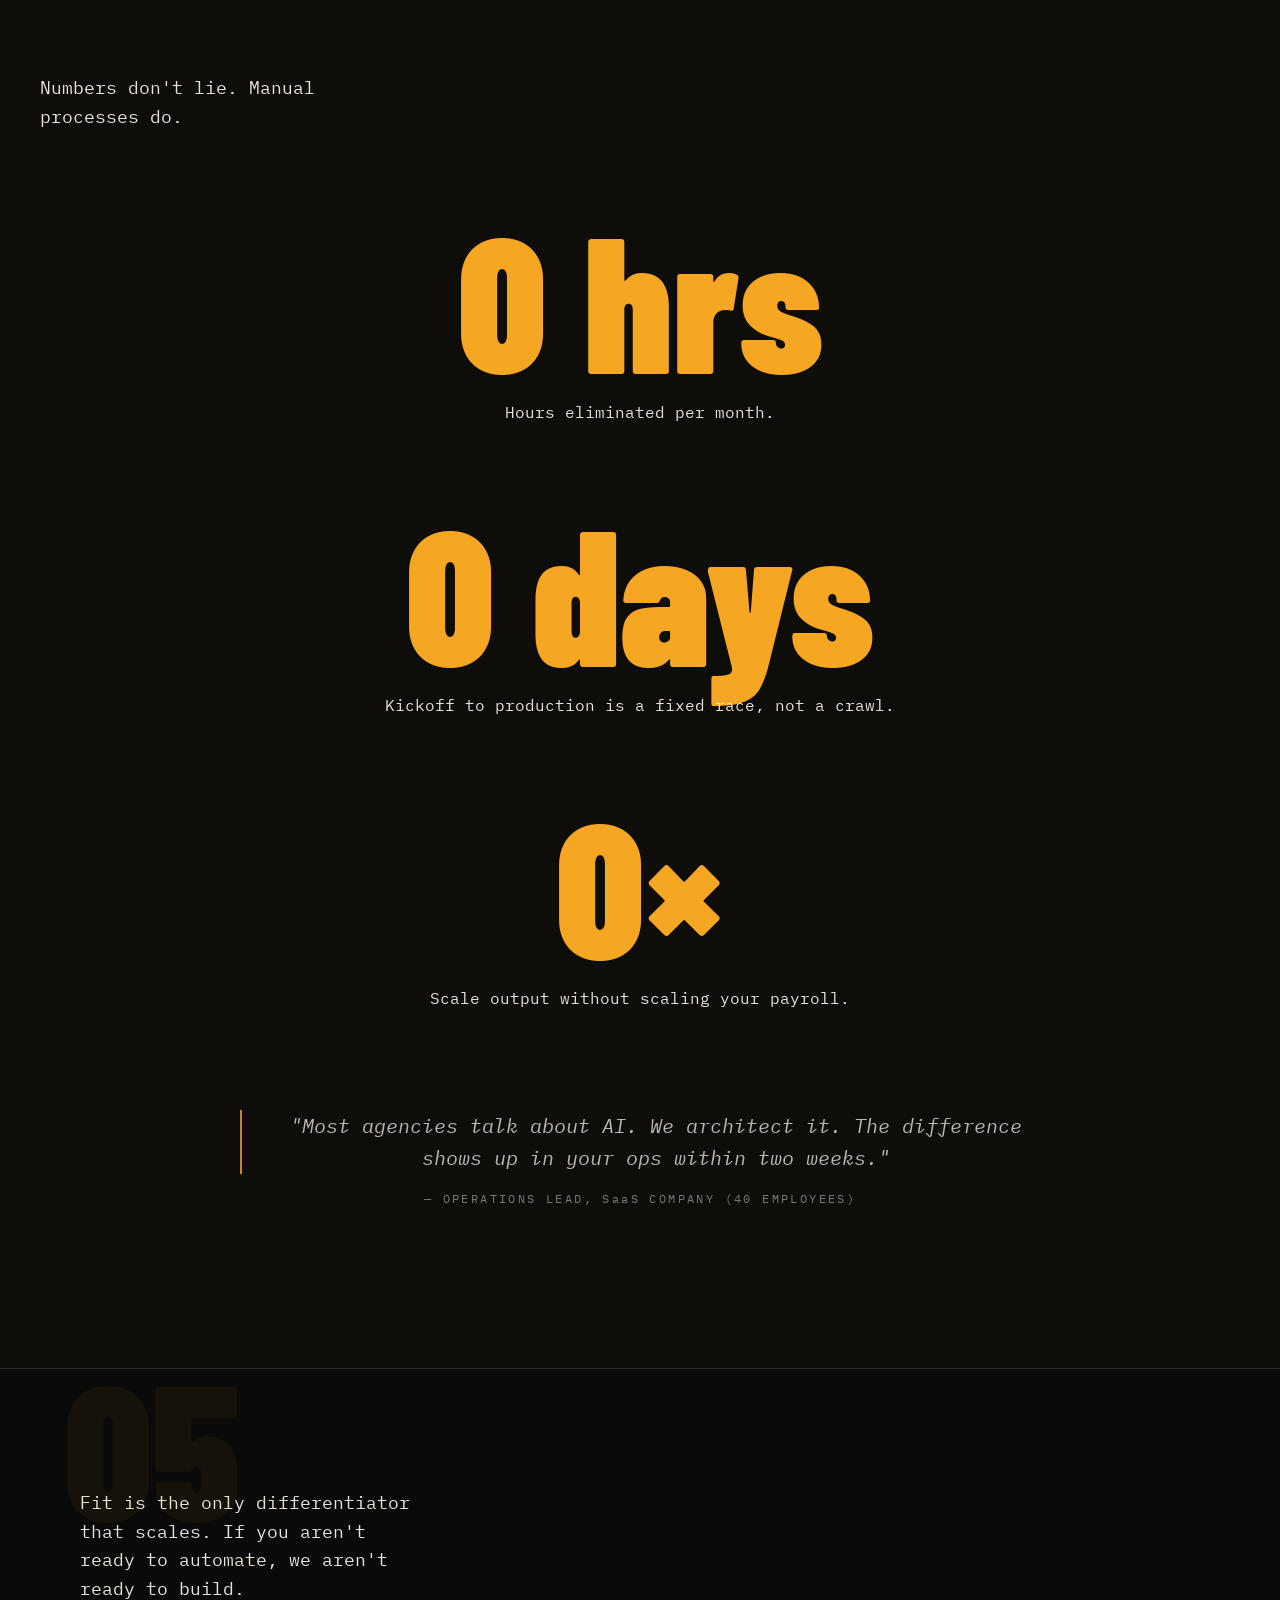
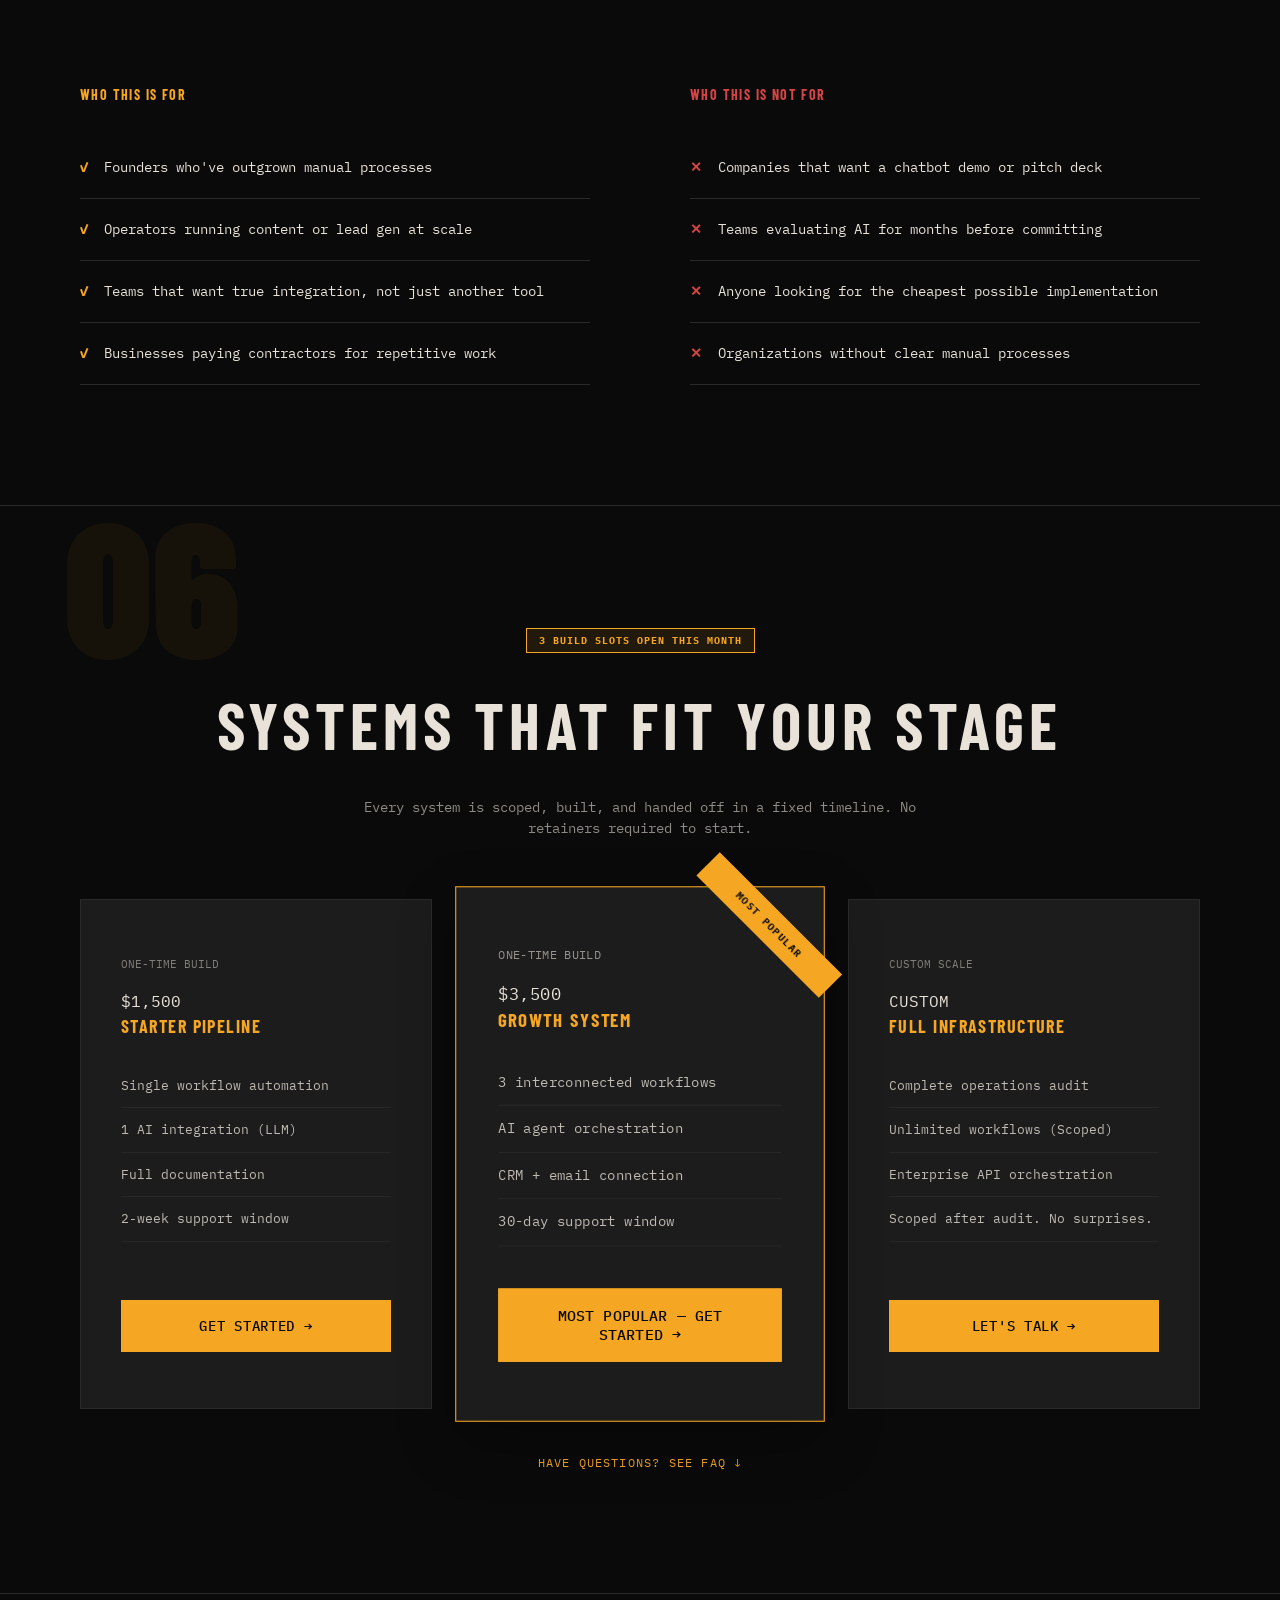
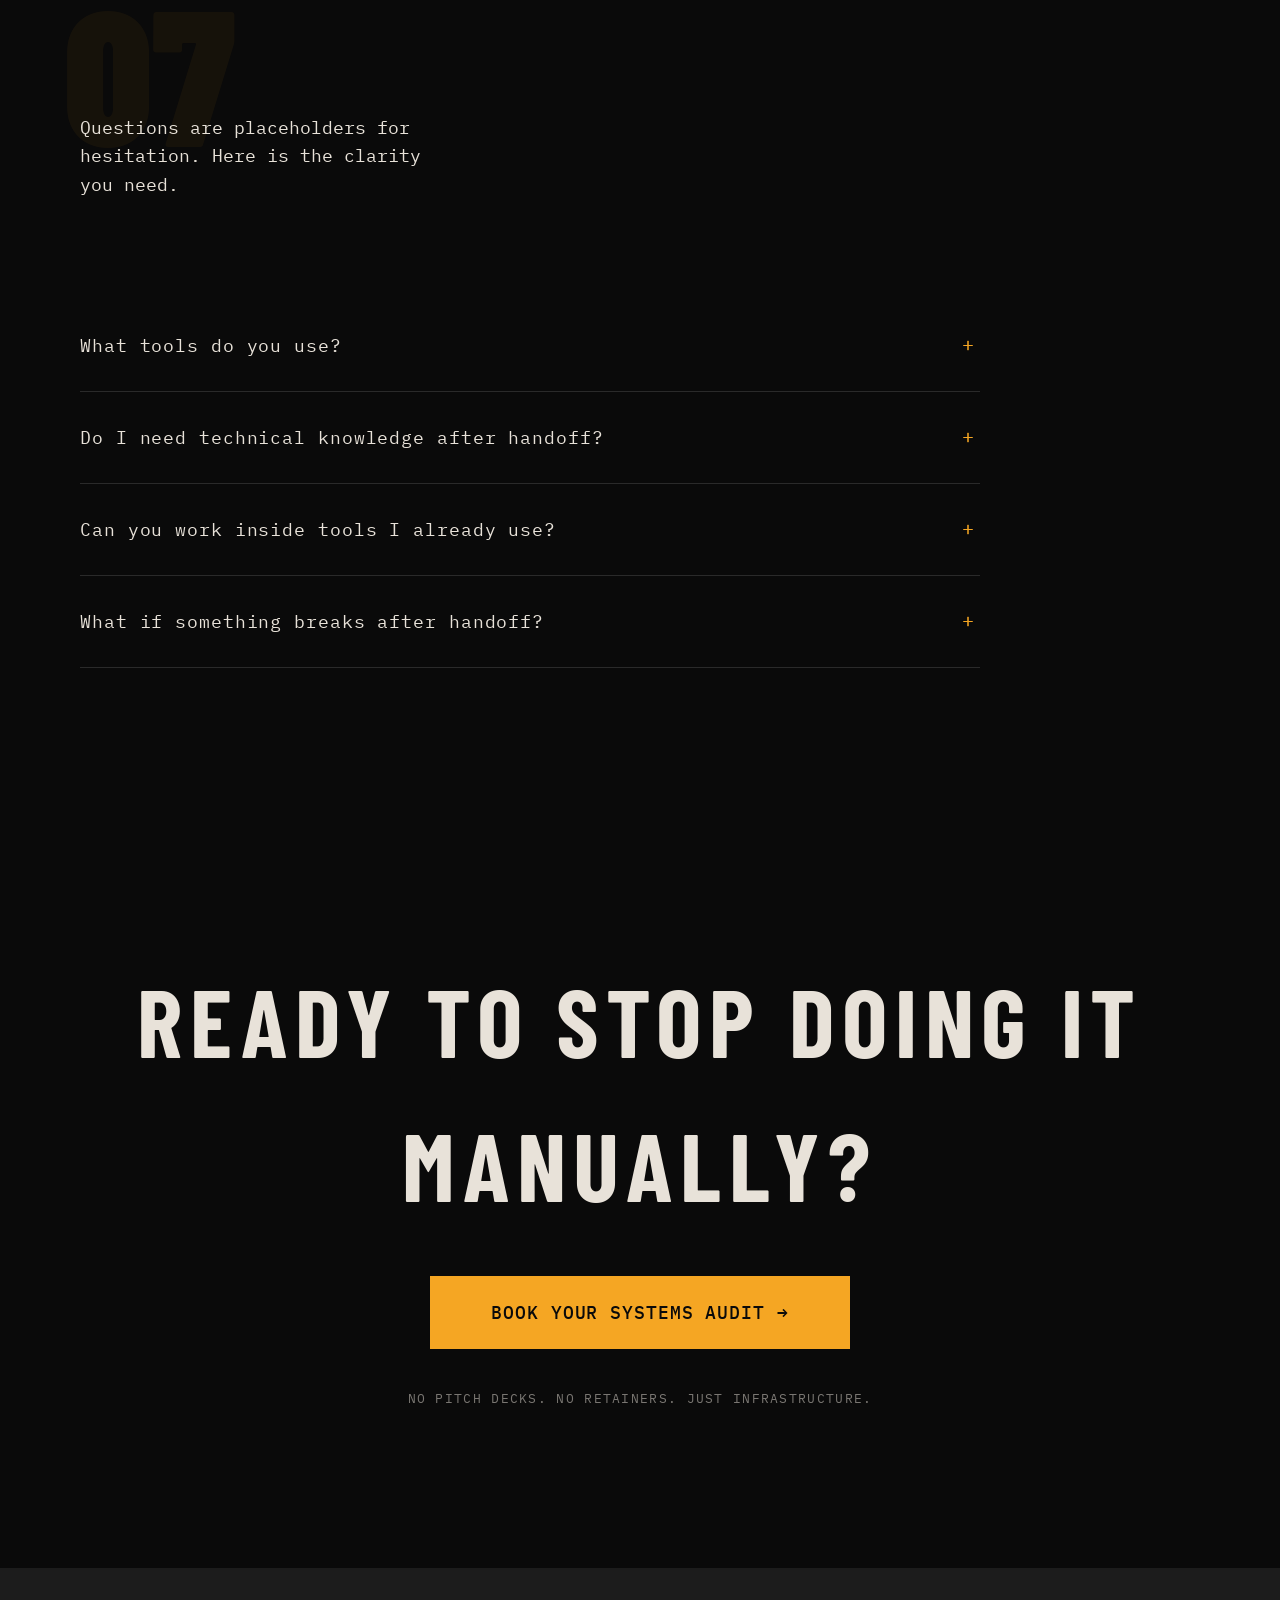
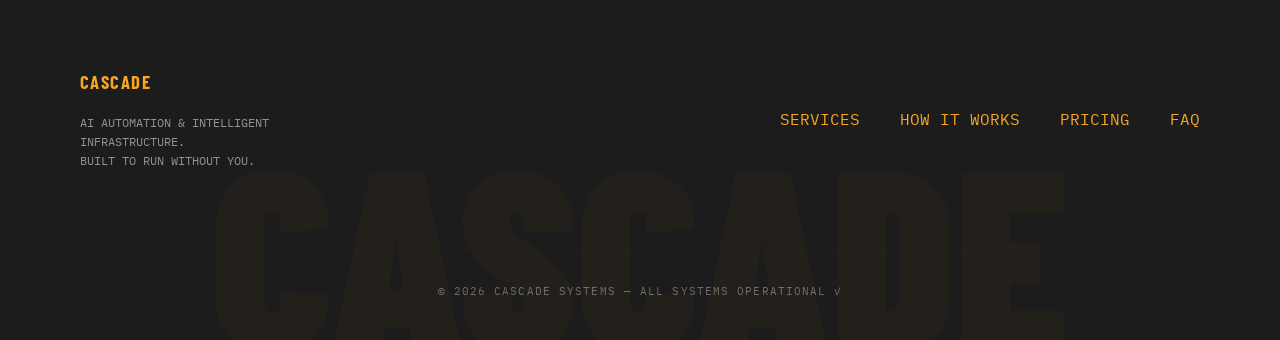
==== commit 131c2a86: "feat: update tool logos to use SVG icons with grayscale and hover effects." ====
--- a/index.html
+++ b/index.html
@@ -119,11 +119,46 @@
           </div>
         </div>
         <div class="tool-logos-strip">
-          <span class="tool-logo">n8n</span>
-          <span class="tool-logo">OPENAI</span>
-          <span class="tool-logo">HUBSPOT</span>
-          <span class="tool-logo">SLACK</span>
-          <span class="tool-logo">AIRTABLE</span>
+
+          <!-- n8n -->
+          <div class="tool-logo-item">
+            <svg viewBox="0 0 40 40" fill="none" xmlns="http://www.w3.org/2000/svg" height="28">
+              <circle cx="20" cy="20" r="20" fill="#EA4B71"/>
+              <text x="50%" y="55%" dominant-baseline="middle" text-anchor="middle" fill="white" font-size="14" font-family="sans-serif" font-weight="bold">n8n</text>
+            </svg>
+          </div>
+
+          <!-- OpenAI -->
+          <div class="tool-logo-item">
+            <svg xmlns="http://www.w3.org/2000/svg" viewBox="0 0 24 24" height="28" fill="currentColor">
+              <path d="M22.282 9.821a5.985 5.985 0 0 0-.516-4.91 6.046 6.046 0 0 0-6.51-2.9A6.065 6.065 0 0 0 4.981 4.18a5.985 5.985 0 0 0-3.998 2.9 6.046 6.046 0 0 0 .743 7.097 5.98 5.98 0 0 0 .51 4.911 6.051 6.051 0 0 0 6.515 2.9A5.985 5.985 0 0 0 13.26 24a6.056 6.056 0 0 0 5.772-4.206 5.99 5.99 0 0 0 3.997-2.9 6.056 6.056 0 0 0-.747-7.073zM13.26 22.43a4.476 4.476 0 0 1-2.876-1.04l.141-.081 4.779-2.758a.795.795 0 0 0 .392-.681v-6.737l2.02 1.168a.071.071 0 0 1 .038.052v5.583a4.504 4.504 0 0 1-4.494 4.494zM3.6 18.304a4.47 4.47 0 0 1-.535-3.014l.142.085 4.783 2.759a.771.771 0 0 0 .78 0l5.843-3.369v2.332a.08.08 0 0 1-.033.062L9.74 19.95a4.5 4.5 0 0 1-6.14-1.646zM2.34 7.896a4.485 4.485 0 0 1 2.366-1.973V11.6a.766.766 0 0 0 .388.676l5.815 3.355-2.02 1.168a.076.076 0 0 1-.071 0l-4.83-2.786A4.504 4.504 0 0 1 2.34 7.872zm16.597 3.855l-5.843-3.371 2.019-1.168a.076.076 0 0 1 .071 0l4.83 2.791a4.494 4.494 0 0 1-.676 8.105v-5.678a.79.79 0 0 0-.4-.679zm2.01-3.023l-.141-.085-4.774-2.782a.776.776 0 0 0-.785 0L9.409 9.23V6.897a.066.066 0 0 1 .028-.061l4.83-2.787a4.5 4.5 0 0 1 6.68 4.66zm-12.64 4.135l-2.02-1.164a.08.08 0 0 1-.038-.057V6.075a4.5 4.5 0 0 1 7.375-3.453l-.142.08L8.704 5.46a.795.795 0 0 0-.393.681zm1.097-2.365l2.602-1.5 2.607 1.5v2.999l-2.597 1.5-2.607-1.5z"/>
+            </svg>
+          </div>
+
+          <!-- HubSpot -->
+          <div class="tool-logo-item">
+            <svg xmlns="http://www.w3.org/2000/svg" viewBox="0 0 24 24" height="28" fill="#FF7A59">
+              <path d="M22.162 5.656a8.384 8.384 0 0 0-3.396-2.805 8.14 8.14 0 0 0-4.166-.73 8.18 8.18 0 0 0-3.84 1.348 8.364 8.364 0 0 0-2.718 2.95 8.566 8.566 0 0 0-.987 3.927 8.58 8.58 0 0 0 .694 3.986 8.37 8.37 0 0 0 2.427 3.206v2.904c0 .263.105.515.293.701a.994.994 0 0 0 .702.29h2.067a.997.997 0 0 0 .701-.29.99.99 0 0 0 .29-.7v-.73a8.267 8.267 0 0 0 2.465.374 8.186 8.186 0 0 0 3.892-.983 8.354 8.354 0 0 0 2.93-2.693 8.54 8.54 0 0 0 1.339-3.832 8.556 8.556 0 0 0-.494-4.023zm-6.46 9.848a4.613 4.613 0 0 1-2.32.622 4.624 4.624 0 0 1-2.32-.622 4.647 4.647 0 0 1-1.69-1.692 4.68 4.68 0 0 1-.62-2.331c0-.828.212-1.64.62-2.331a4.647 4.647 0 0 1 1.69-1.692 4.624 4.624 0 0 1 2.32-.622c.824 0 1.632.213 2.32.622a4.647 4.647 0 0 1 1.69 1.692c.408.691.62 1.503.62 2.331 0 .828-.212 1.64-.62 2.331a4.647 4.647 0 0 1-1.69 1.692z"/>
+            </svg>
+          </div>
+
+          <!-- Slack -->
+          <div class="tool-logo-item">
+            <svg xmlns="http://www.w3.org/2000/svg" viewBox="0 0 24 24" height="28">
+              <path d="M5.042 15.165a2.528 2.528 0 0 1-2.52 2.523A2.528 2.528 0 0 1 0 15.165a2.527 2.527 0 0 1 2.522-2.52h2.52v2.52zM6.313 15.165a2.527 2.527 0 0 1 2.521-2.52 2.527 2.527 0 0 1 2.521 2.52v6.313A2.528 2.528 0 0 1 8.834 24a2.528 2.528 0 0 1-2.521-2.522v-6.313zM8.834 5.042a2.528 2.528 0 0 1-2.521-2.52A2.528 2.528 0 0 1 8.834 0a2.528 2.528 0 0 1 2.521 2.522v2.52H8.834zM8.834 6.313a2.528 2.528 0 0 1 2.521 2.521 2.528 2.528 0 0 1-2.521 2.521H2.522A2.528 2.528 0 0 1 0 8.834a2.528 2.528 0 0 1 2.522-2.521h6.312zM18.956 8.834a2.528 2.528 0 0 1 2.522-2.521A2.528 2.528 0 0 1 24 8.834a2.528 2.528 0 0 1-2.522 2.521h-2.522V8.834zM17.688 8.834a2.528 2.528 0 0 1-2.523 2.521 2.527 2.527 0 0 1-2.52-2.521V2.522A2.527 2.527 0 0 1 15.165 0a2.528 2.528 0 0 1 2.523 2.522v6.312zM15.165 18.956a2.528 2.528 0 0 1 2.523 2.522A2.528 2.528 0 0 1 15.165 24a2.527 2.527 0 0 1-2.52-2.522v-2.522h2.52zM15.165 17.688a2.527 2.527 0 0 1-2.52-2.523 2.526 2.526 0 0 1 2.52-2.52h6.313A2.527 2.527 0 0 1 24 15.165a2.528 2.528 0 0 1-2.522 2.523h-6.313z" fill="#E01E5A"/>
+            </svg>
+          </div>
+
+          <!-- Airtable -->
+          <div class="tool-logo-item">
+            <svg xmlns="http://www.w3.org/2000/svg" viewBox="0 0 24 24" height="28">
+              <path d="M11.955.93L.55 5.233a.602.602 0 0 0 .004 1.118l11.434 4.248a1.892 1.892 0 0 0 1.312 0l11.434-4.248a.601.601 0 0 0 .003-1.118L13.332.93a1.894 1.894 0 0 0-1.377 0" fill="#FCB400"/>
+              <path d="M12.799 13.204v8.814a.6.6 0 0 0 .812.562l12.76-4.767A.601.601 0 0 0 26.77 17V8.186a.6.6 0 0 0-.812-.562l-12.76 4.767a.6.6 0 0 0-.399.813" fill="#18BFFF"/>
+              <path d="M10.345 13.77l-3.693 1.78-.043.02L.934 17.802A.601.601 0 0 1 0 17.24V8.294a.6.6 0 0 1 .836-.552l.03.013 3.8 1.749" fill="#F82B60"/>
+              <path d="M10.345 13.77l-3.693 1.78L.836 7.755.03 7.42a.6.6 0 0 1 .806.322l.03.013z" fill-opacity=".25" fill="#000"/>
+            </svg>
+          </div>
+
         </div>
       </div>
     </section>
--- a/style.css
+++ b/style.css
@@ -1000,24 +1000,32 @@
 /* Tool Logos Strip */
 .tool-logos-strip {
   display: flex;
+  align-items: center;
+  justify-content: center;
+  gap: 48px;
+  margin-top: 60px;
+  padding-top: 40px;
+  border-top: 1px solid var(--concrete-gray);
   flex-wrap: wrap;
-  justify-content: center;
-  gap: 60px;
-  opacity: 0.3;
-  filter: grayscale(1);
-  margin-top: 60px;
-  transition: opacity 0.3s;
-}
-
-.tool-logos-strip:hover {
-  opacity: 0.6;
-}
-
-.tool-logo {
-  font-family: 'Barlow Condensed', sans-serif;
-  font-weight: 700;
-  font-size: 14px;
-  letter-spacing: 0.2em;
+}
+
+.tool-logo-item {
+  display: flex;
+  align-items: center;
+  justify-content: center;
+  opacity: 0.45;
+  filter: grayscale(100%) brightness(1.8);
+  transition: opacity 0.3s ease, filter 0.3s ease;
+}
+
+.tool-logo-item:hover {
+  opacity: 0.9;
+  filter: grayscale(0%) brightness(1);
+}
+
+.tool-logo-item svg {
+  height: 28px;
+  width: auto;
 }
 
 /* Flowchart */
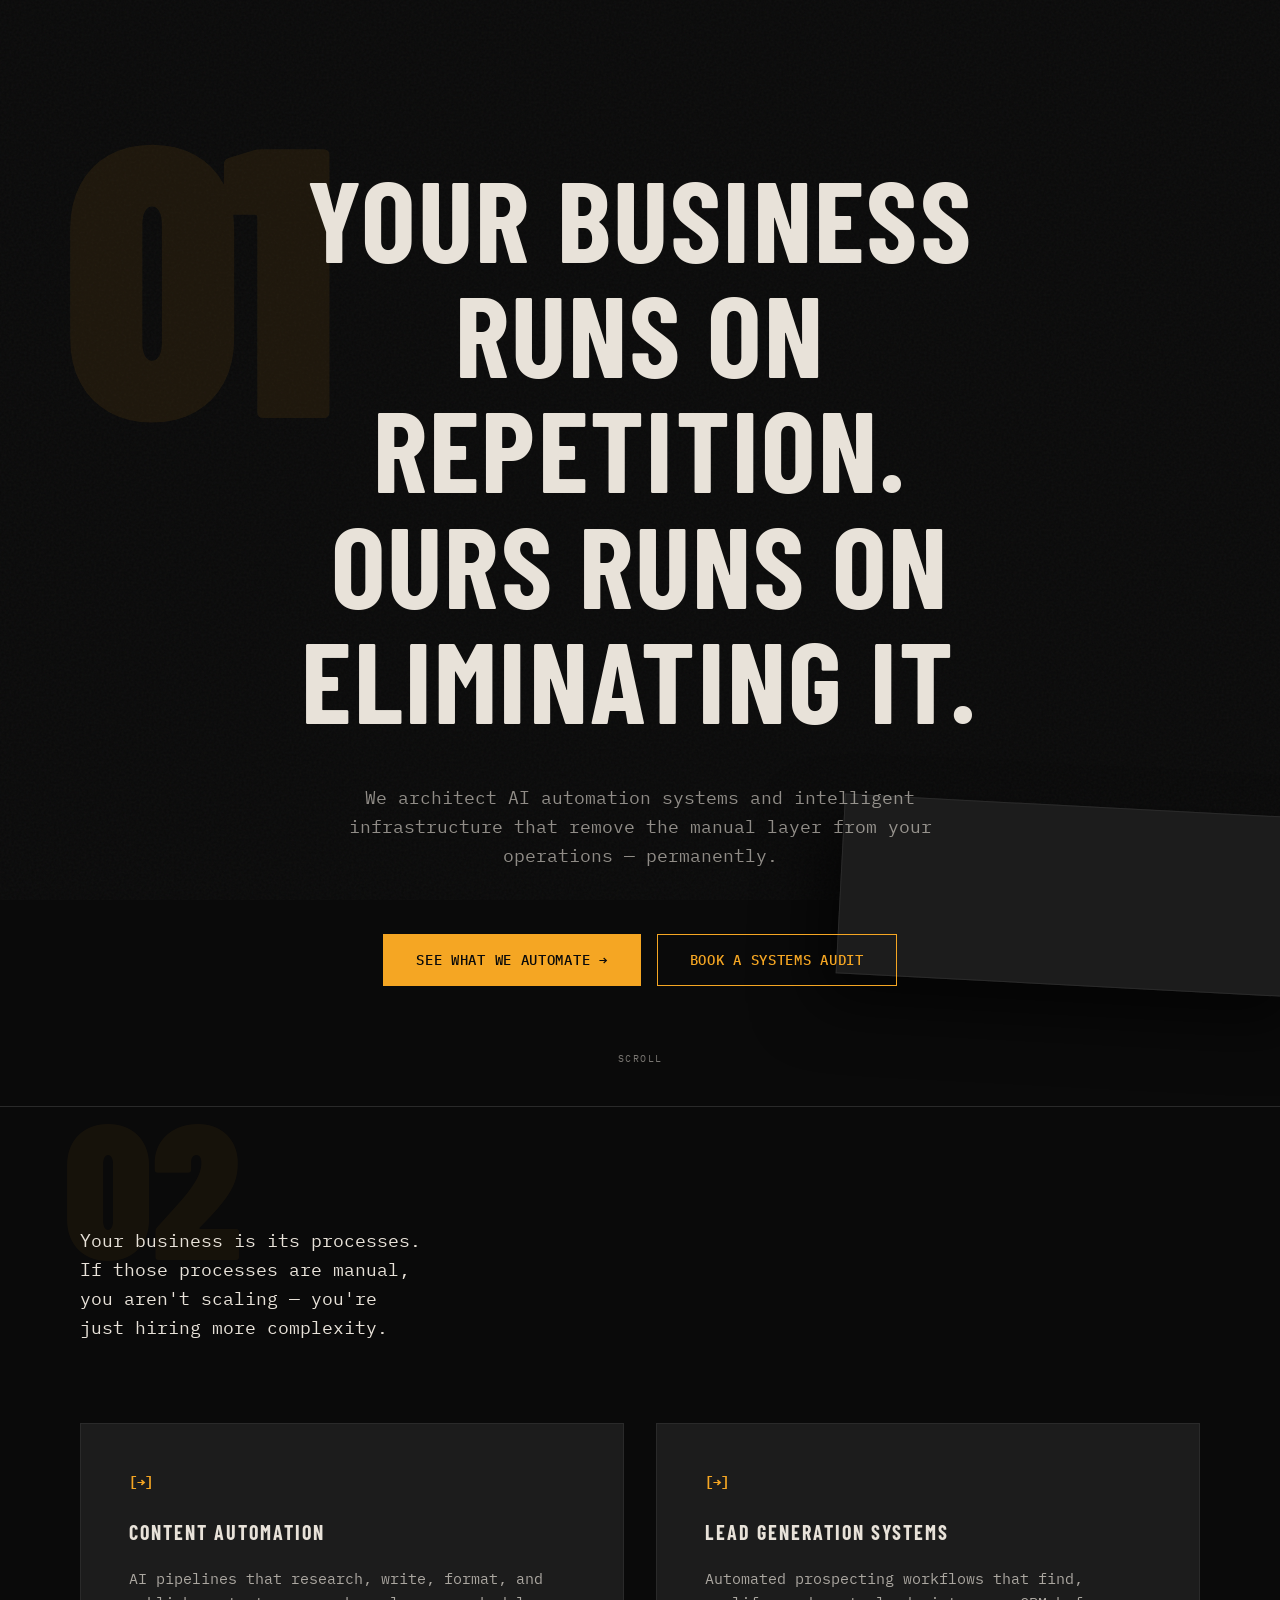
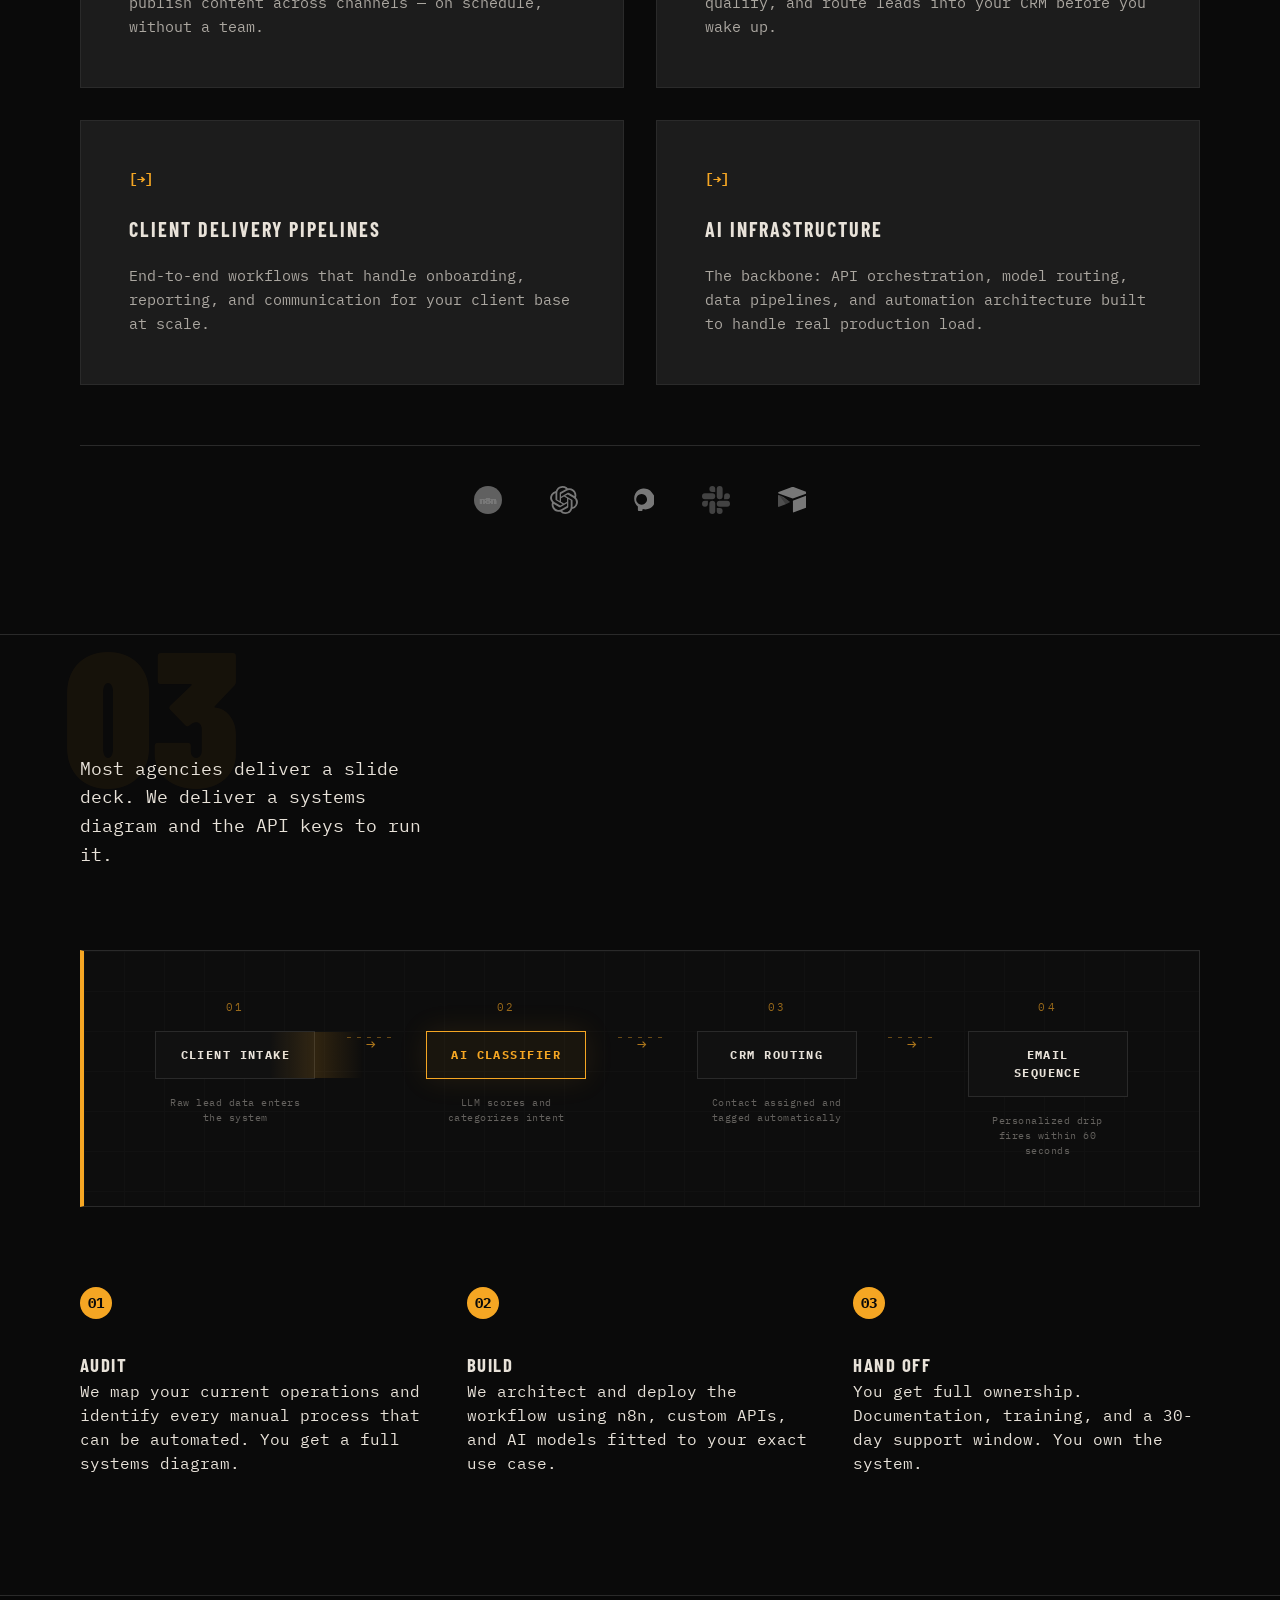
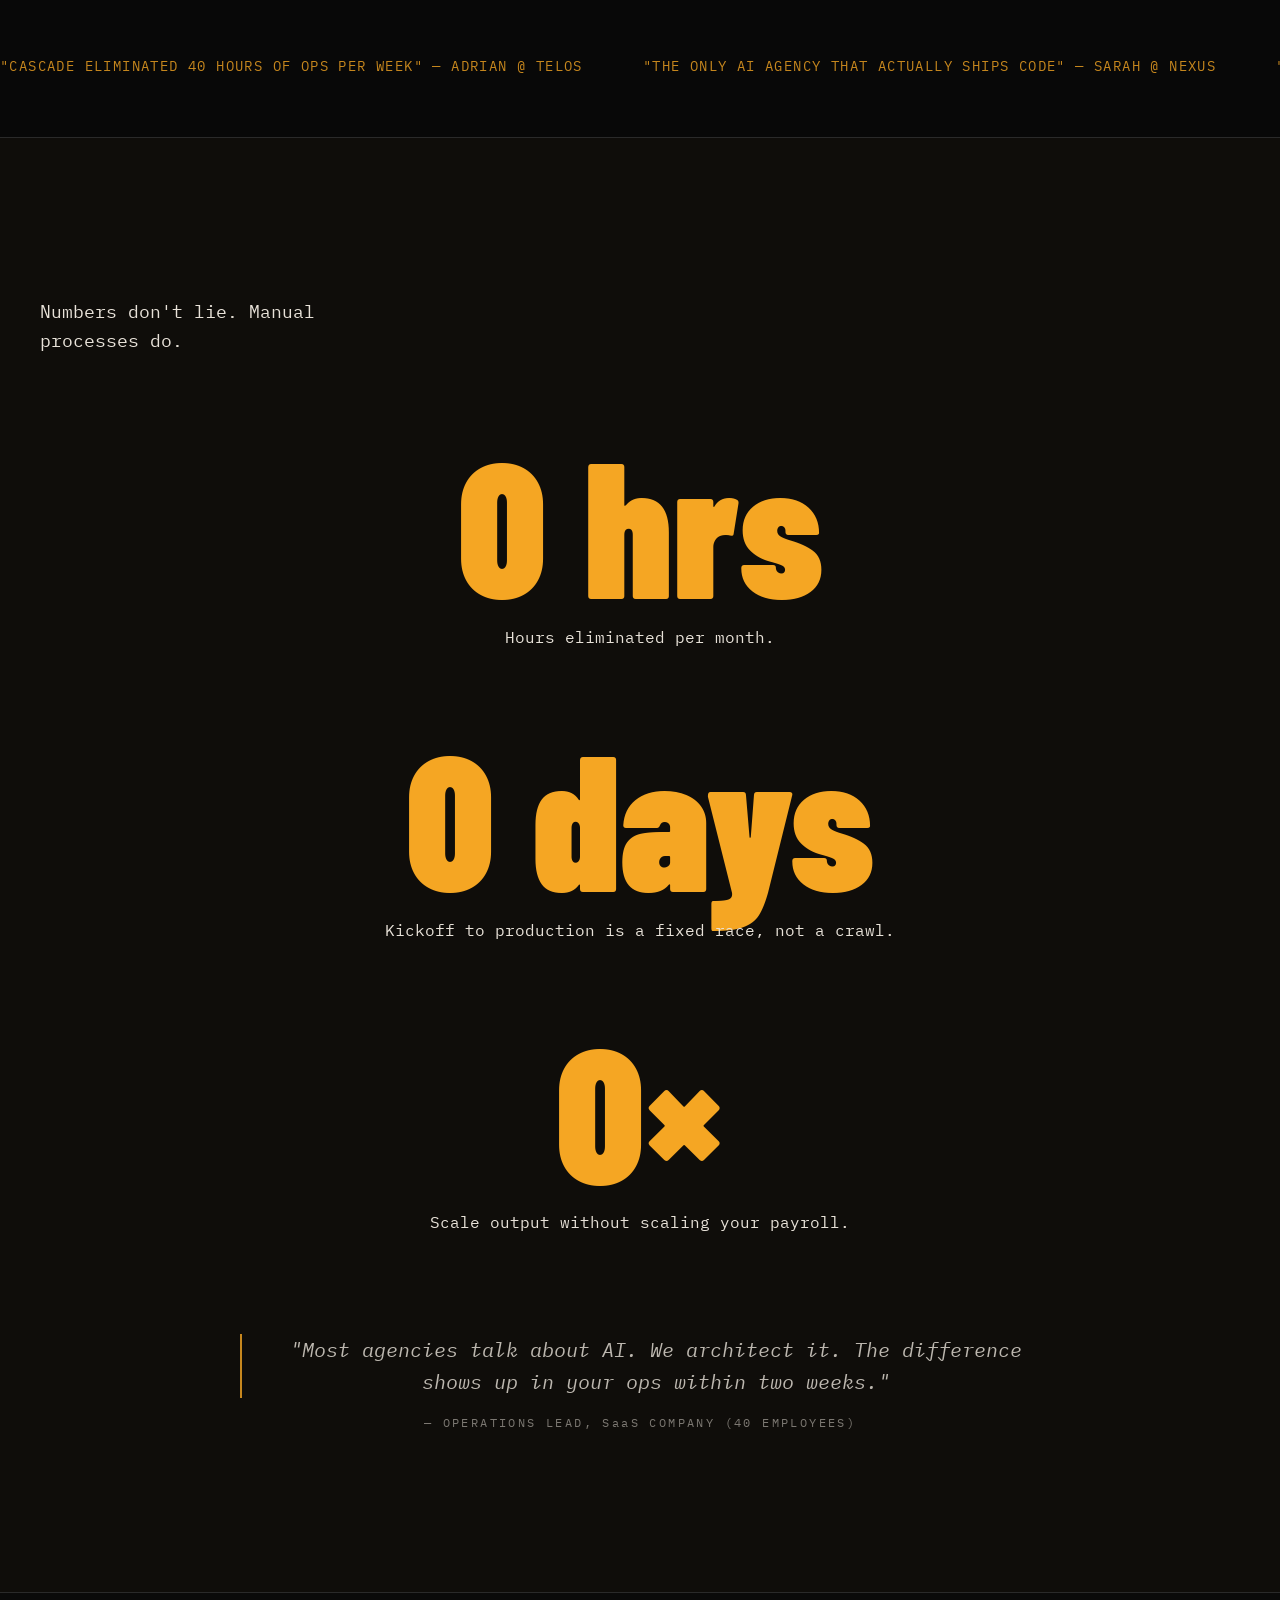
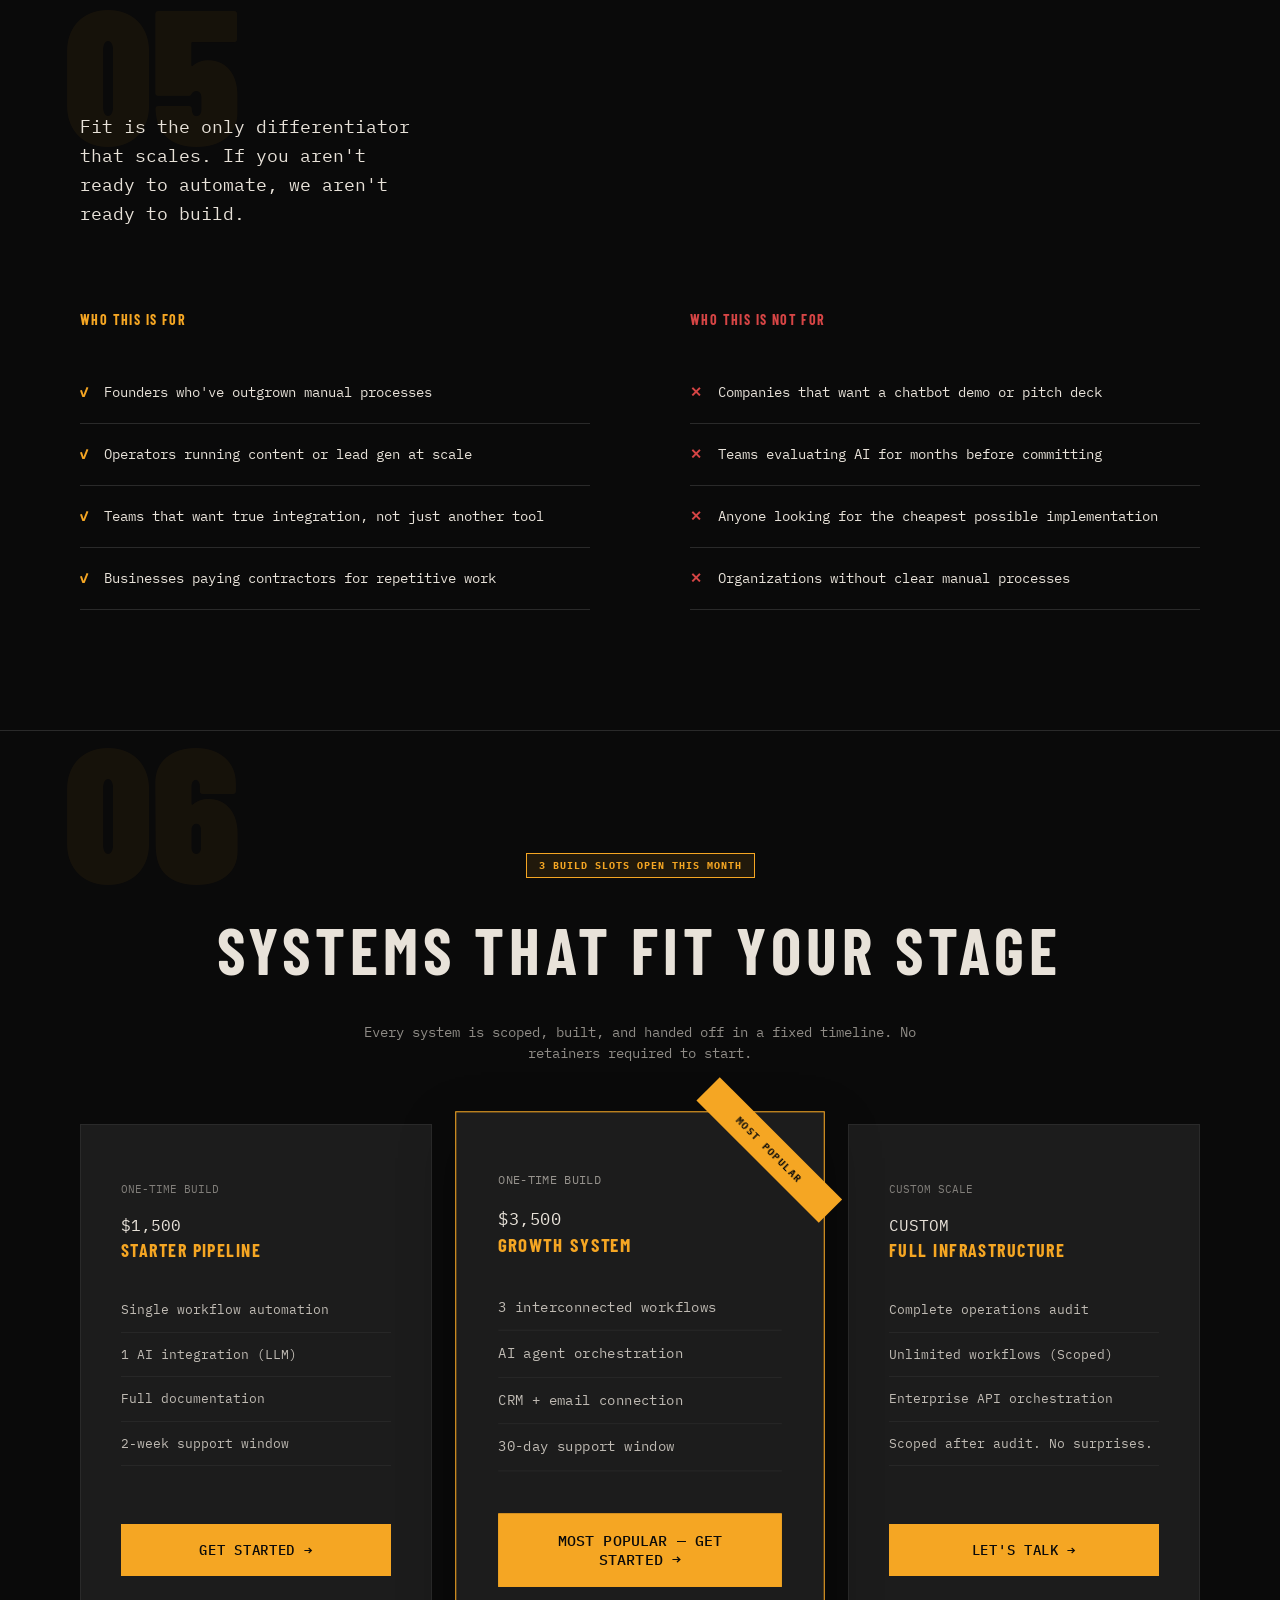
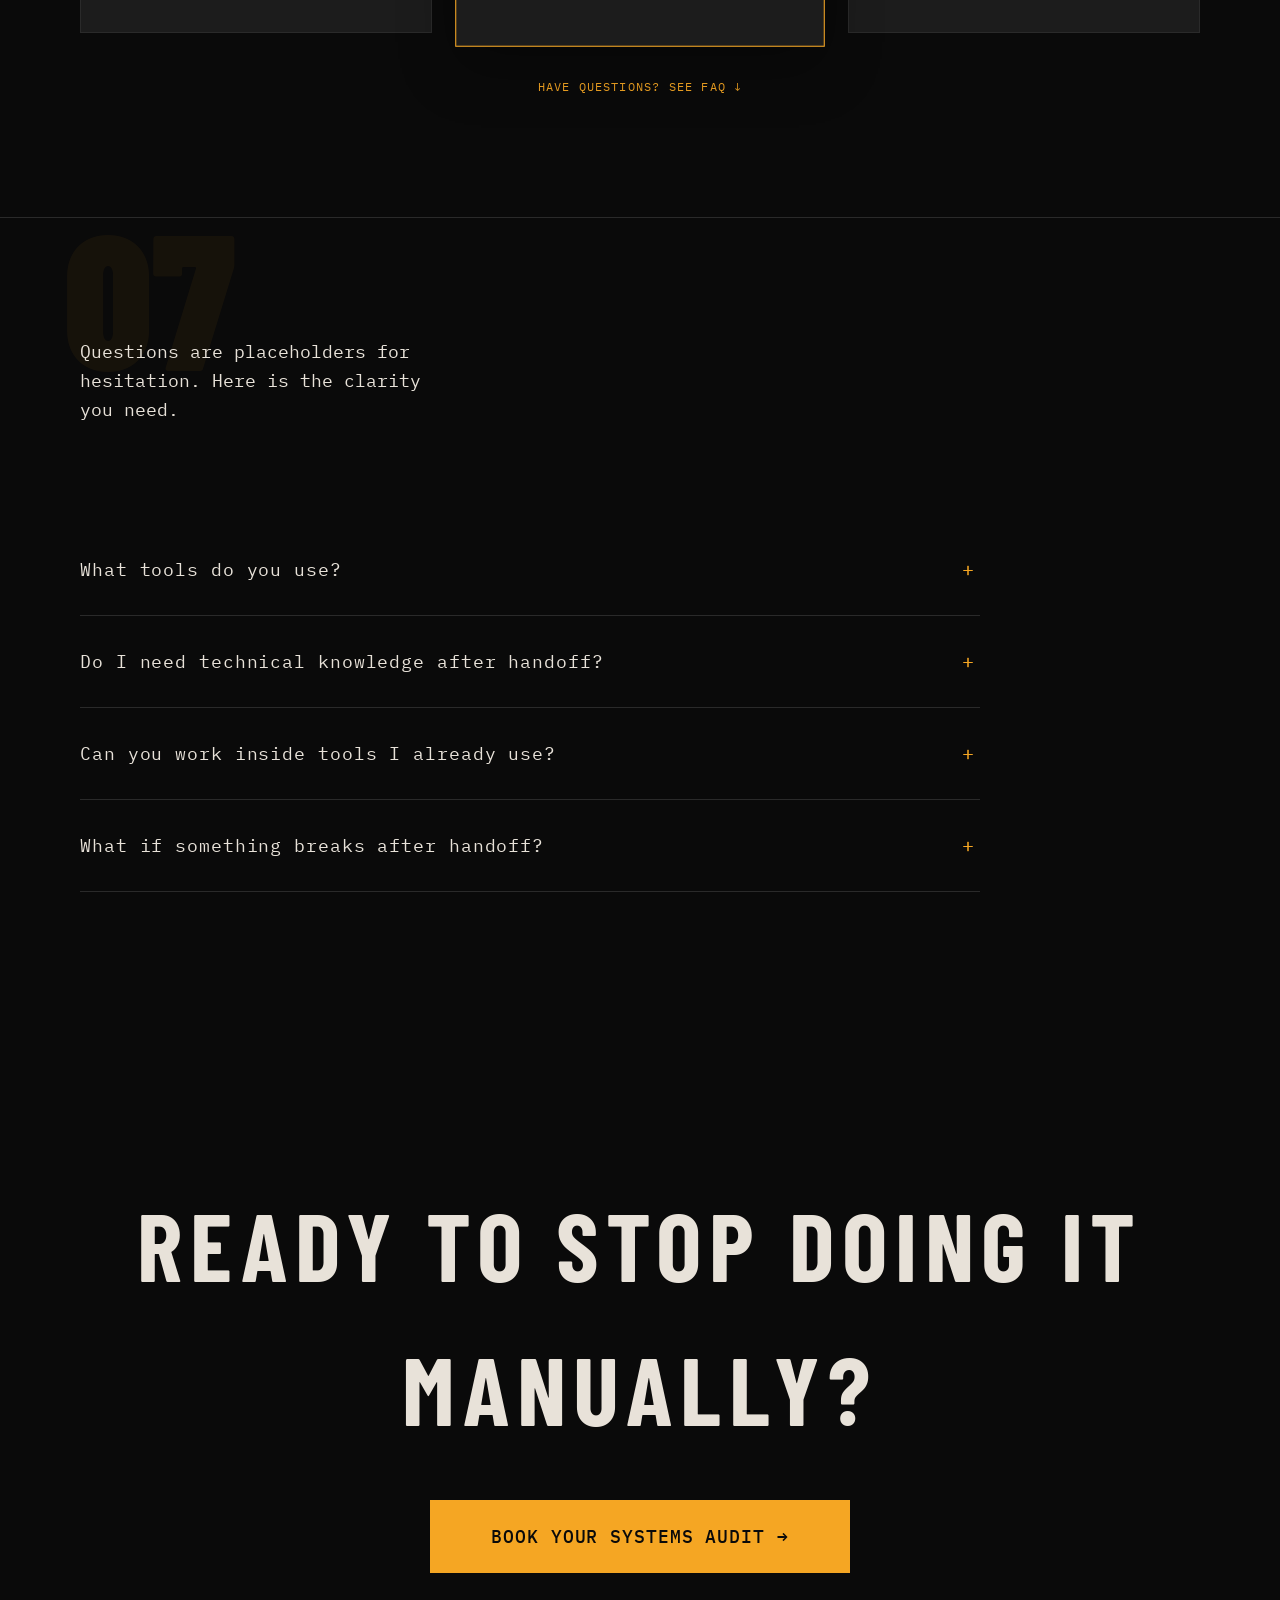
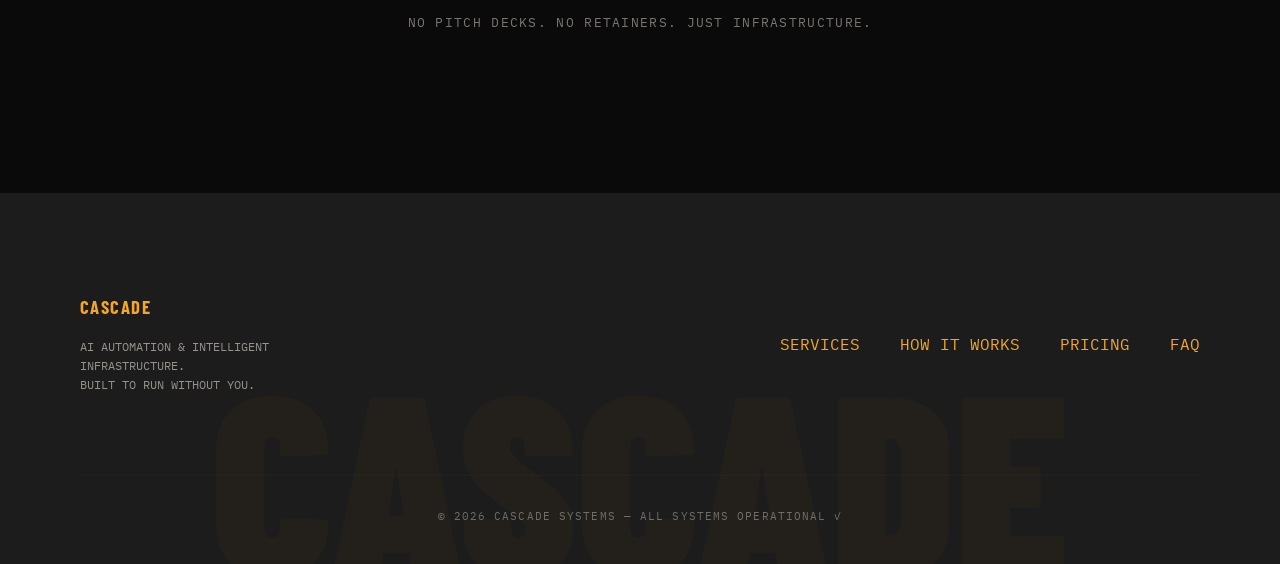
==== commit 15a81153: "feat: Redesign and enhance the mini-flowchart component with detailed steps, labels, and improved st" ====
--- a/index.html
+++ b/index.html
@@ -173,15 +173,39 @@
           <p class="section-intro">Most agencies deliver a slide deck. We deliver a systems diagram and the API keys to run it.</p>
         </div>
 
-        <!-- Mini Flowchart Example -->
-        <div class="mini-flowchart" aria-hidden="true">
-          <div class="flow-box">CLIENT INTAKE</div>
-          <div class="flow-arrow">→</div>
-          <div class="flow-box" style="border-color: var(--amber);">AI CLASSIFIER</div>
-          <div class="flow-arrow">→</div>
-          <div class="flow-box">CRM ROUTING</div>
-          <div class="flow-arrow">→</div>
-          <div class="flow-box" style="background: rgba(245, 166, 35, 0.1);">EMAIL SEQUENCE</div>
+        <div class="mini-flowchart">
+          <div class="flow-step">
+            <div class="flow-step-number">01</div>
+            <div class="flow-step-box">CLIENT INTAKE</div>
+            <div class="flow-step-label">Raw lead data enters the system</div>
+          </div>
+          <div class="flow-connector">
+            <div class="flow-connector-line"></div>
+            <div class="flow-connector-arrow">→</div>
+          </div>
+          <div class="flow-step">
+            <div class="flow-step-number">02</div>
+            <div class="flow-step-box highlight">AI CLASSIFIER</div>
+            <div class="flow-step-label">LLM scores and categorizes intent</div>
+          </div>
+          <div class="flow-connector">
+            <div class="flow-connector-line"></div>
+            <div class="flow-connector-arrow">→</div>
+          </div>
+          <div class="flow-step">
+            <div class="flow-step-number">03</div>
+            <div class="flow-step-box">CRM ROUTING</div>
+            <div class="flow-step-label">Contact assigned and tagged automatically</div>
+          </div>
+          <div class="flow-connector">
+            <div class="flow-connector-line"></div>
+            <div class="flow-connector-arrow">→</div>
+          </div>
+          <div class="flow-step">
+            <div class="flow-step-number">04</div>
+            <div class="flow-step-box">EMAIL SEQUENCE</div>
+            <div class="flow-step-label">Personalized drip fires within 60 seconds</div>
+          </div>
         </div>
 
         <div class="timeline">
--- a/style.css
+++ b/style.css
@@ -1031,20 +1031,169 @@
 /* Flowchart */
 .mini-flowchart {
   display: flex;
-  align-items: center;
+  align-items: flex-start;
   justify-content: center;
-  gap: 20px;
-  margin-top: 40px;
+  gap: 0;
+  margin: 80px 0;
+  padding: 48px 40px;
+  background-color: #0D0D0D;
+  border: 1px solid var(--concrete-gray);
+  border-left: 4px solid var(--amber);
+  position: relative;
+  overflow: hidden;
+  flex-wrap: wrap;
+}
+
+/* Subtle grid background on the flowchart */
+.mini-flowchart::before {
+  content: '';
+  position: absolute;
+  inset: 0;
+  background-image:
+    linear-gradient(var(--concrete-gray) 1px, transparent 1px),
+    linear-gradient(90deg, var(--concrete-gray) 1px, transparent 1px);
+  background-size: 40px 40px;
+  opacity: 0.15;
+  pointer-events: none;
+}
+
+.flow-step {
+  display: flex;
+  flex-direction: column;
+  align-items: center;
+  gap: 16px;
+  position: relative;
+  z-index: 1;
+  flex: 1;
+  min-width: 140px;
+}
+
+.flow-step-number {
+  font-family: 'IBM Plex Mono', monospace;
+  font-size: 11px;
+  color: var(--amber);
+  letter-spacing: 0.2em;
+  opacity: 0.6;
+}
+
+.flow-step-box {
+  font-family: 'IBM Plex Mono', monospace;
+  font-size: 12px;
+  font-weight: 700;
+  letter-spacing: 0.12em;
+  color: var(--warm-white);
+  background-color: #111;
+  border: 1px solid var(--concrete-gray);
+  padding: 14px 20px;
+  text-align: center;
+  width: 100%;
+  max-width: 160px;
+  position: relative;
+  transition: border-color 0.3s ease, box-shadow 0.3s ease;
+}
+
+.flow-step-box:hover {
+  border-color: var(--amber);
+  box-shadow: 0 0 20px rgba(245, 166, 35, 0.08);
+}
+
+.flow-step-box.highlight {
+  border-color: var(--amber);
+  color: var(--amber);
+  background-color: rgba(245, 166, 35, 0.05);
+  box-shadow: 0 0 30px rgba(245, 166, 35, 0.1);
+}
+
+/* Running light animation on highlight box */
+.flow-step-box.highlight::after {
+  content: '';
+  position: absolute;
+  top: 0;
+  left: -100%;
+  width: 60%;
+  height: 100%;
+  background: linear-gradient(90deg, transparent, rgba(245, 166, 35, 0.15), transparent);
+  animation: flow-scan 2.5s ease-in-out infinite;
+}
+
+@keyframes flow-scan {
+  0% { left: -60%; }
+  100% { left: 160%; }
+}
+
+.flow-step-label {
   font-family: 'IBM Plex Mono', monospace;
   font-size: 10px;
-}
-
-.flow-box {
-  border: 1px solid var(--concrete-gray);
-  padding: 8px 12px;
-  background: var(--near-black);
-}
-
-.flow-arrow {
-  color: var(--amber);
-}
+  color: var(--warm-white);
+  opacity: 0.4;
+  text-align: center;
+  letter-spacing: 0.05em;
+  line-height: 1.5;
+  max-width: 140px;
+}
+
+.flow-connector {
+  display: flex;
+  flex-direction: column;
+  align-items: center;
+  justify-content: flex-start;
+  padding-top: 38px;
+  gap: 0;
+  flex-shrink: 0;
+  width: 48px;
+  position: relative;
+  z-index: 1;
+}
+
+.flow-connector-line {
+  width: 100%;
+  height: 1px;
+  background: repeating-linear-gradient(
+    90deg,
+    var(--amber) 0px,
+    var(--amber) 4px,
+    transparent 4px,
+    transparent 10px
+  );
+  opacity: 0.4;
+}
+
+.flow-connector-arrow {
+  color: var(--amber);
+  font-size: 16px;
+  line-height: 1;
+  margin-top: -2px;
+  opacity: 0.7;
+}
+
+@media (max-width: 768px) {
+  .mini-flowchart {
+    flex-direction: column;
+    align-items: center;
+    padding: 32px 24px;
+    gap: 0;
+  }
+
+  .flow-connector {
+    flex-direction: row;
+    width: auto;
+    padding-top: 0;
+    padding: 8px 0;
+    transform: rotate(90deg);
+  }
+
+  .flow-step {
+    width: 100%;
+    align-items: flex-start;
+  }
+
+  .flow-step-box {
+    max-width: 100%;
+    text-align: left;
+  }
+
+  .flow-step-label {
+    text-align: left;
+    max-width: 100%;
+  }
+}
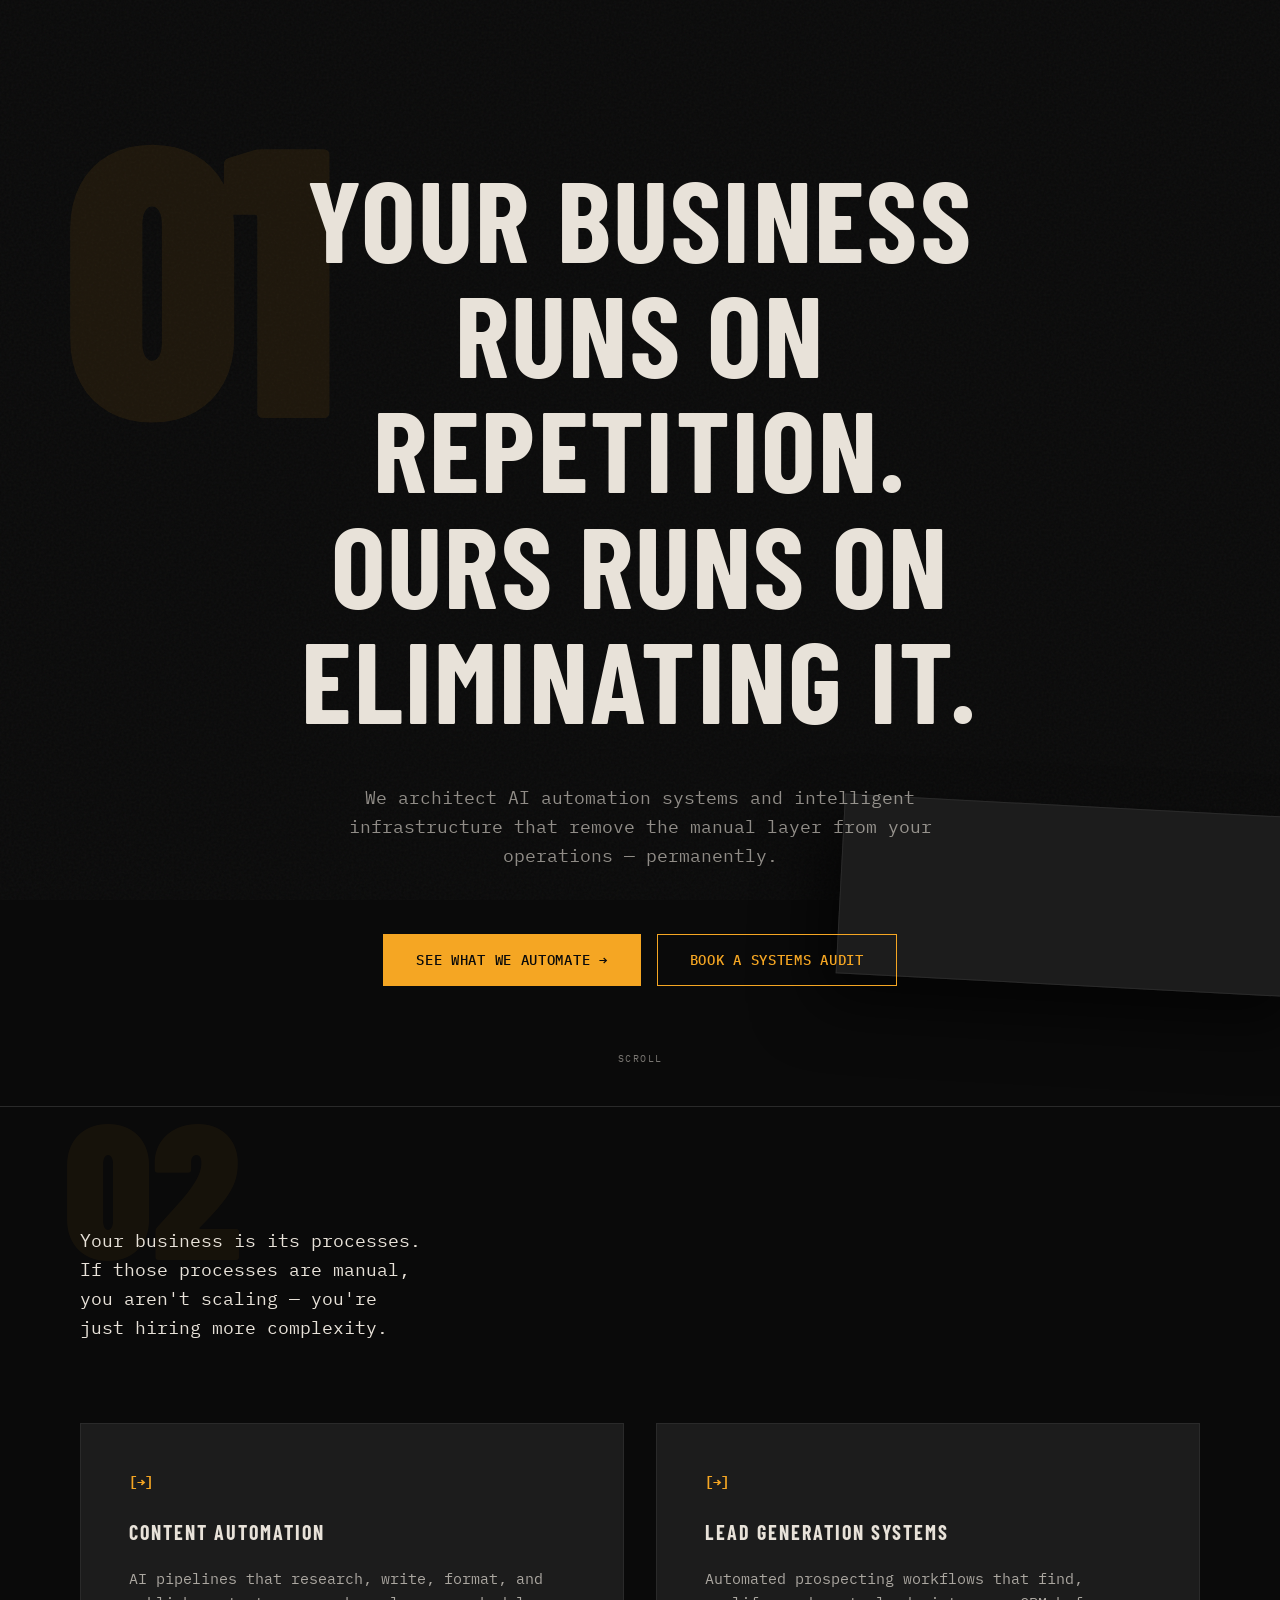
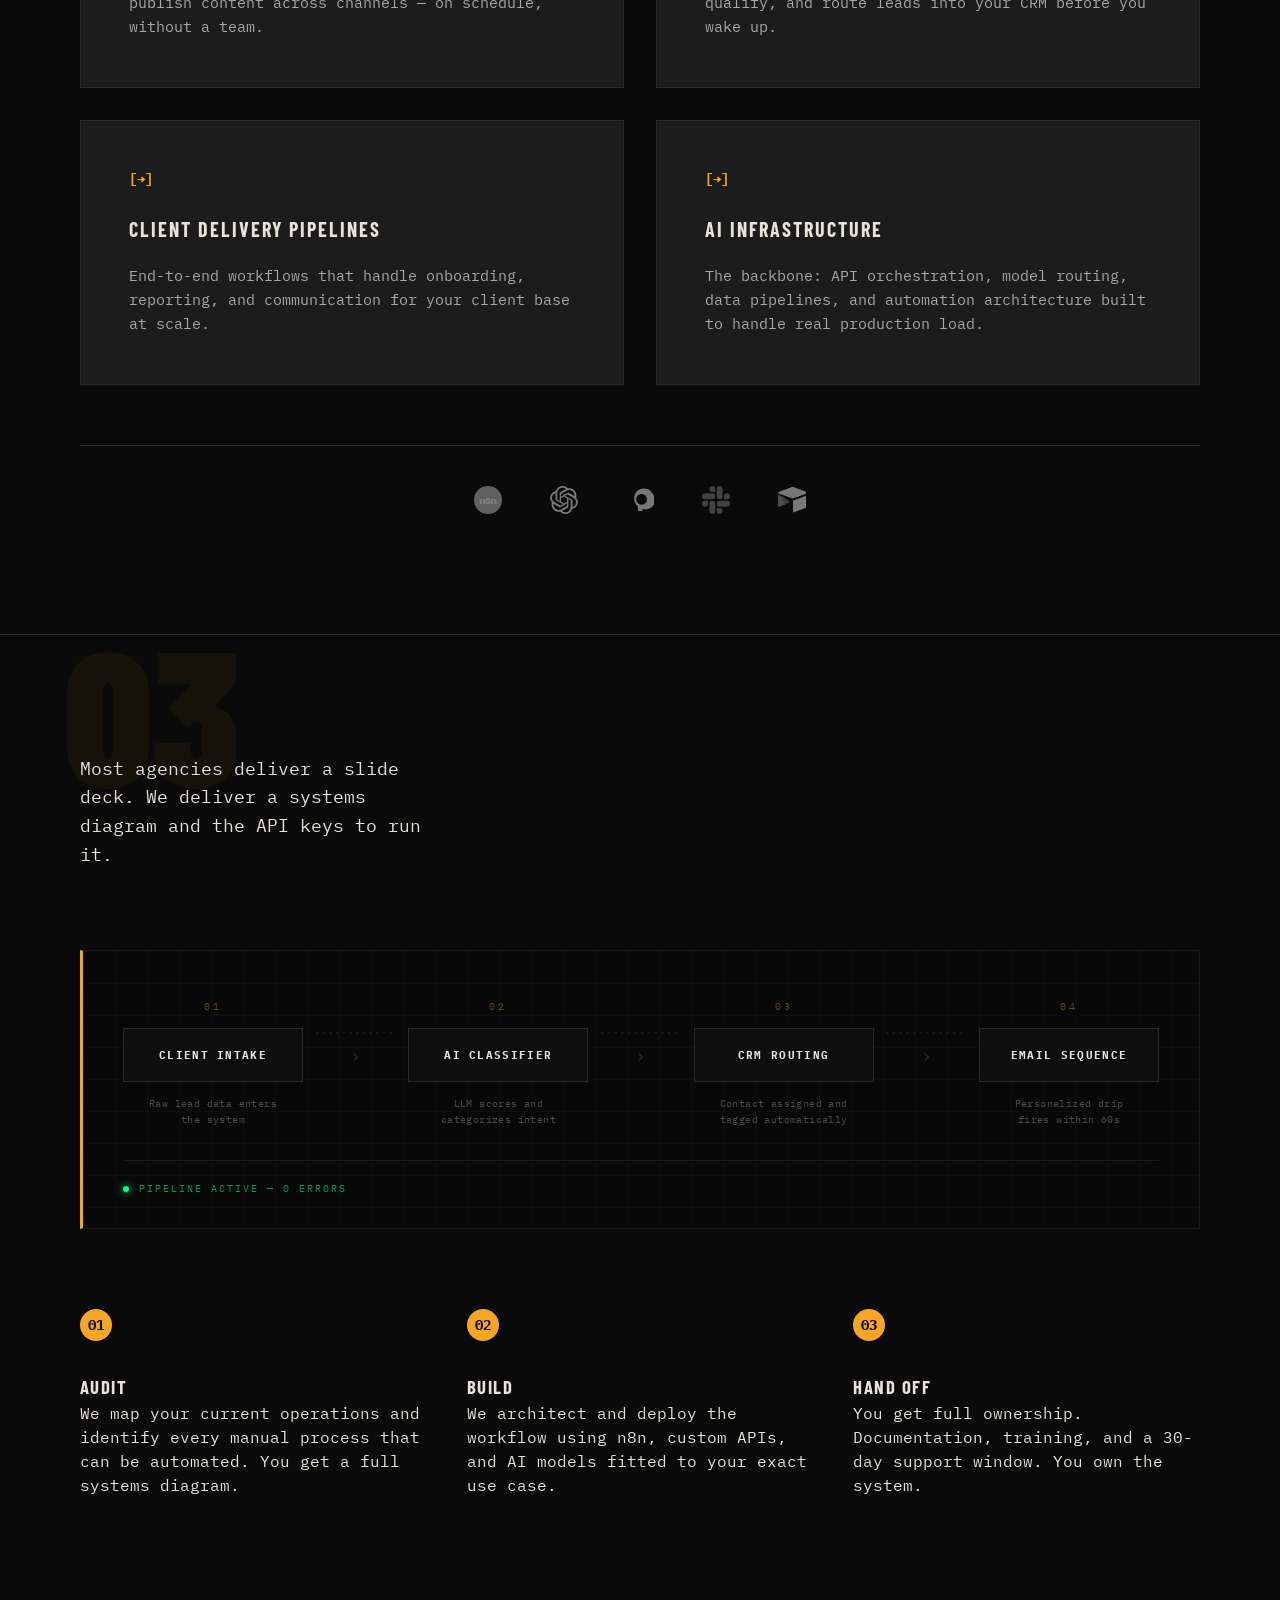
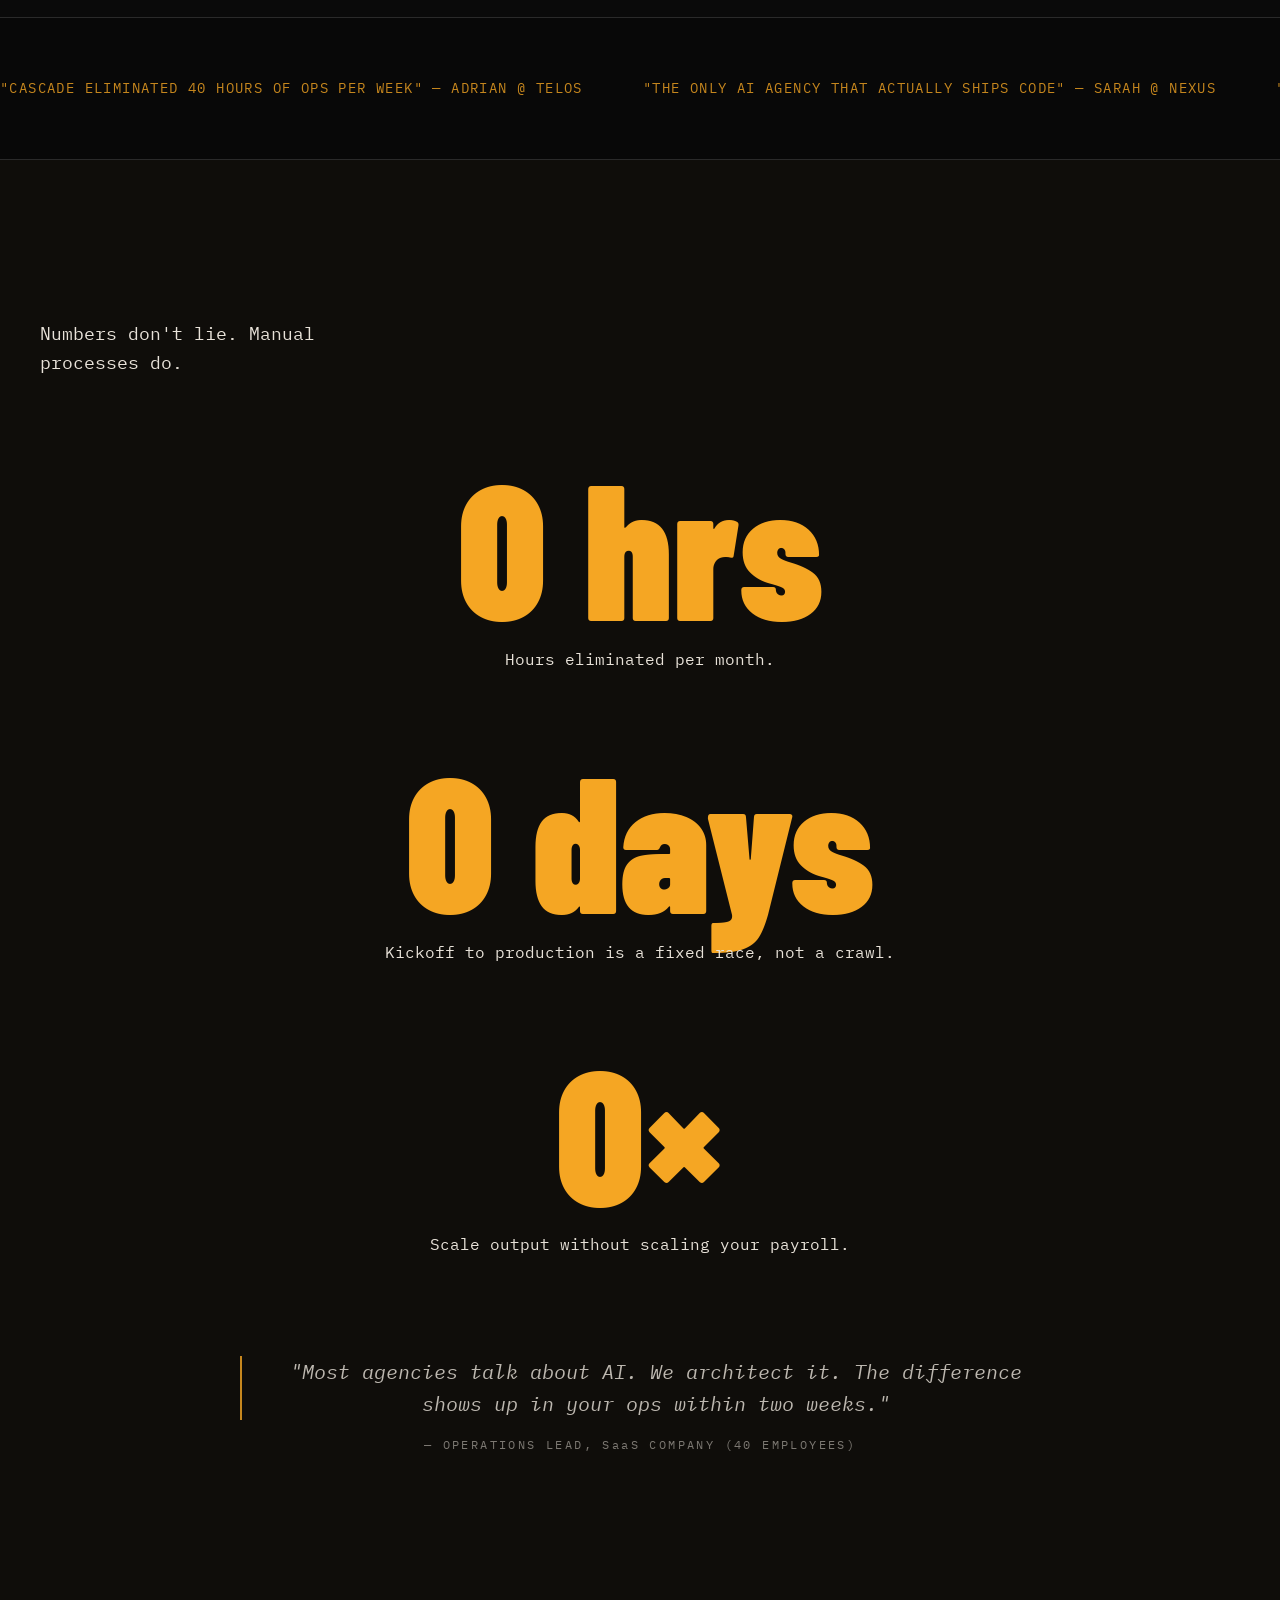
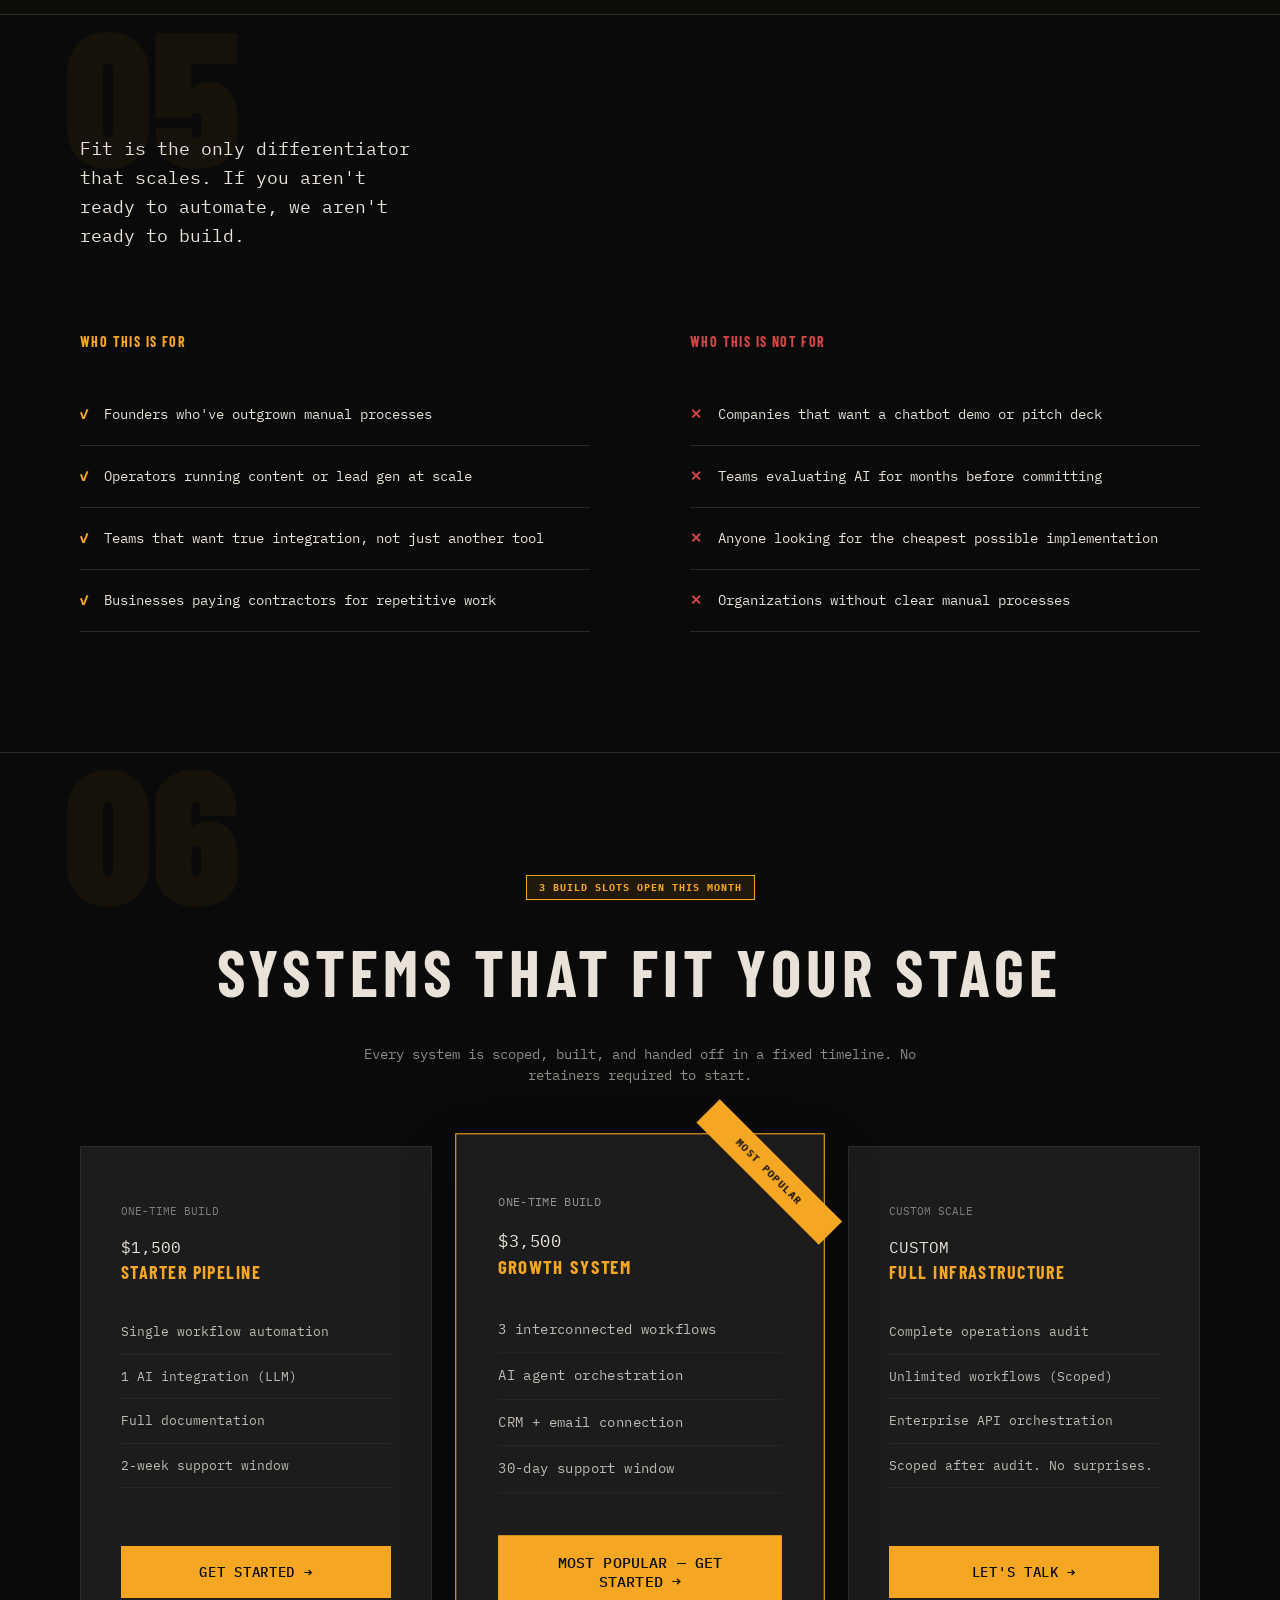
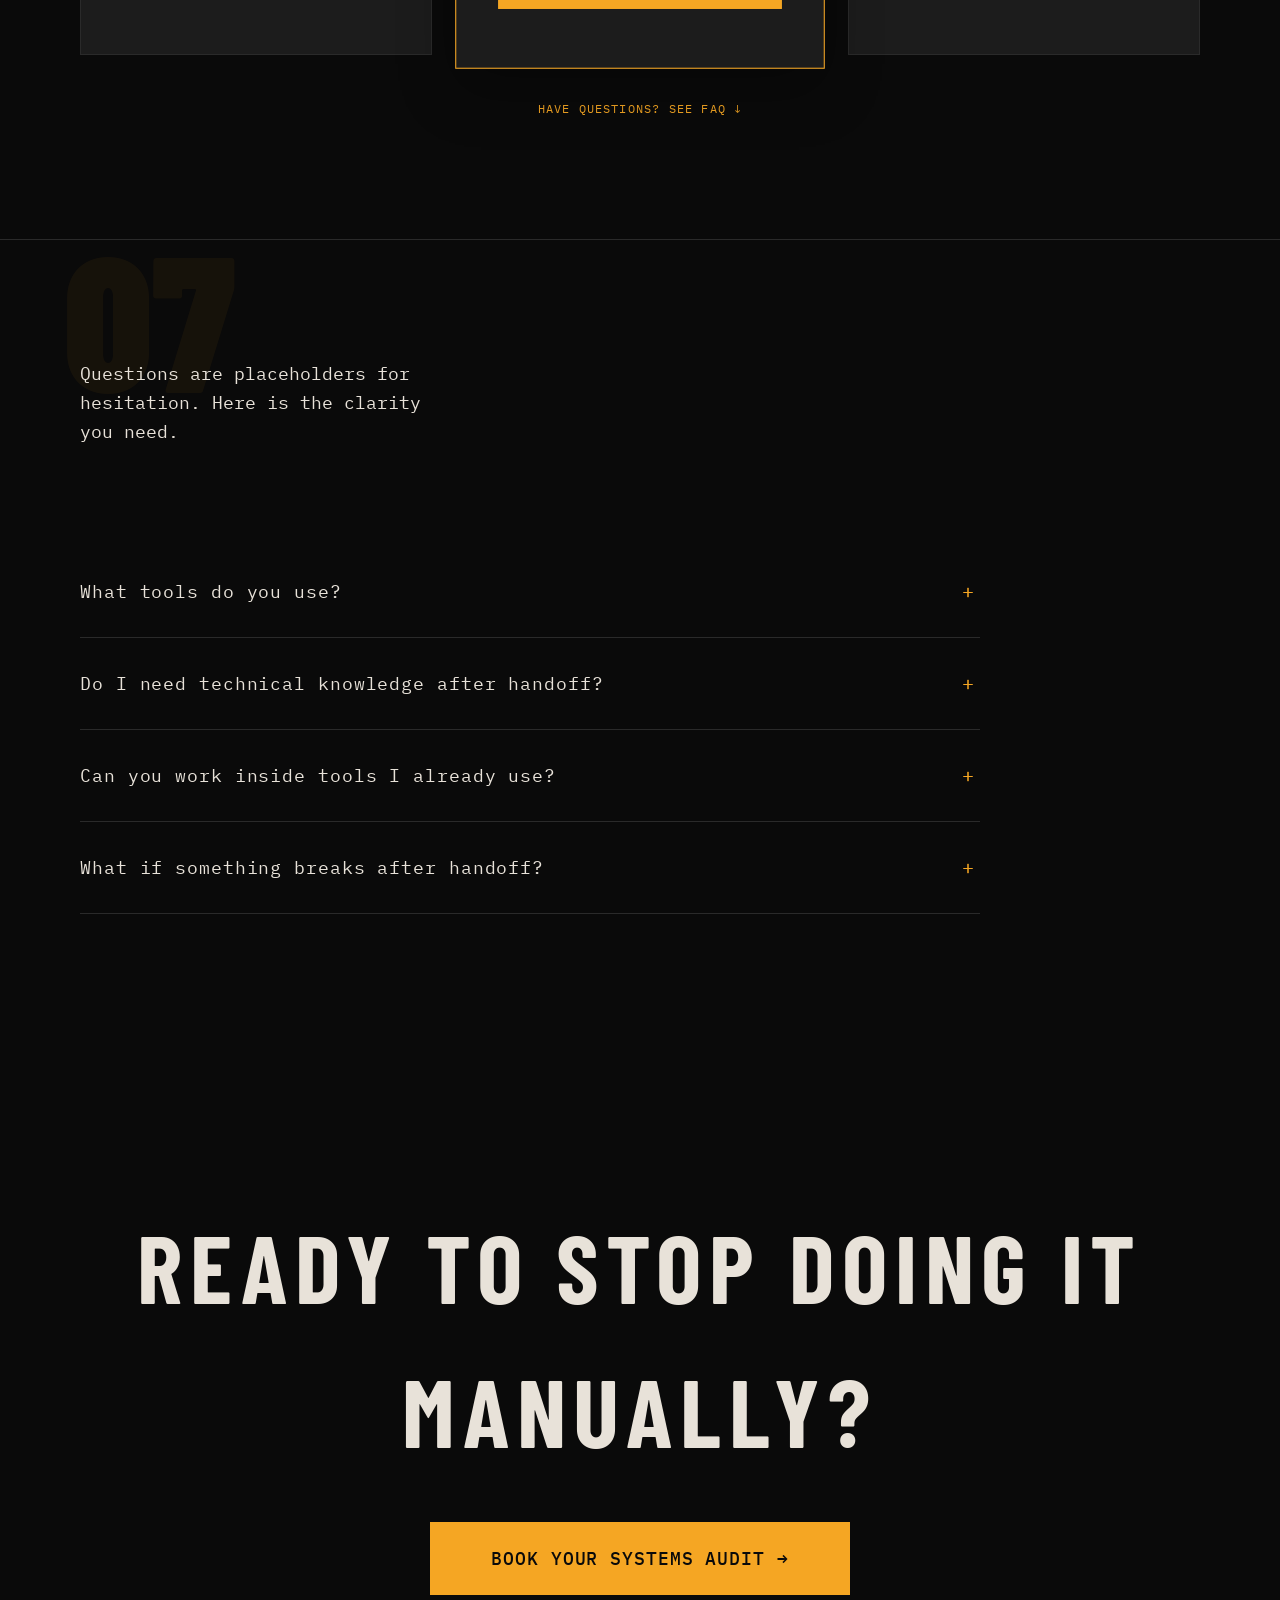
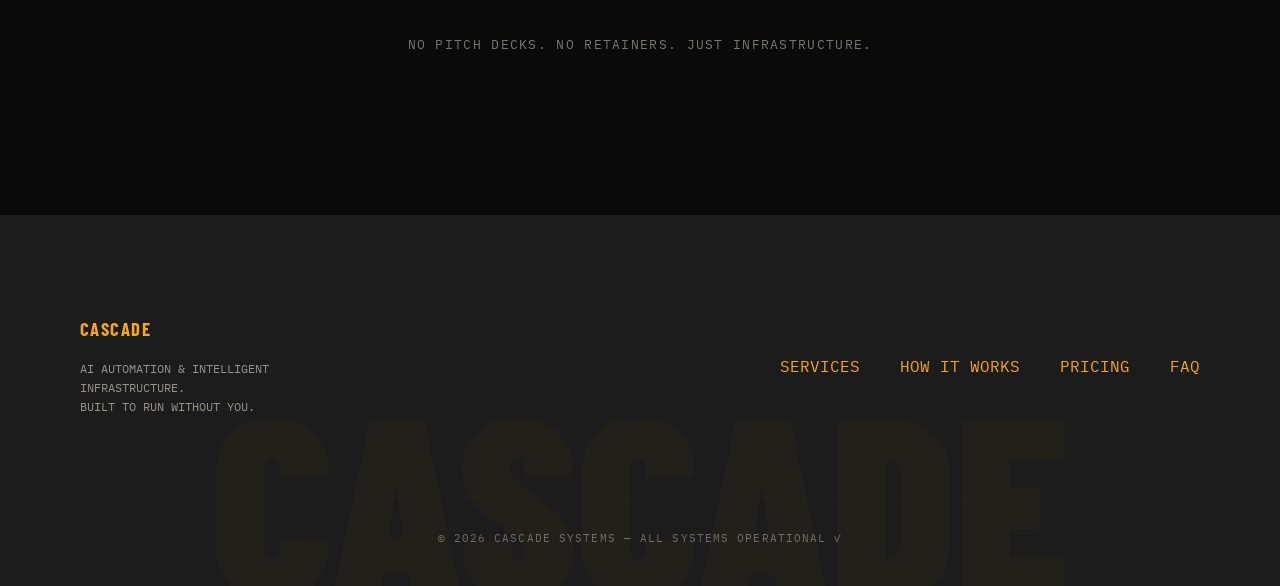
==== commit ed806b97: "feat: Redesign the mini-flowchart component with a new HTML structure, CSS styling, and JavaScript-d" ====
--- a/index.html
+++ b/index.html
@@ -174,37 +174,72 @@
         </div>
 
         <div class="mini-flowchart">
-          <div class="flow-step">
-            <div class="flow-step-number">01</div>
-            <div class="flow-step-box">CLIENT INTAKE</div>
-            <div class="flow-step-label">Raw lead data enters the system</div>
-          </div>
-          <div class="flow-connector">
-            <div class="flow-connector-line"></div>
-            <div class="flow-connector-arrow">→</div>
-          </div>
-          <div class="flow-step">
-            <div class="flow-step-number">02</div>
-            <div class="flow-step-box highlight">AI CLASSIFIER</div>
-            <div class="flow-step-label">LLM scores and categorizes intent</div>
-          </div>
-          <div class="flow-connector">
-            <div class="flow-connector-line"></div>
-            <div class="flow-connector-arrow">→</div>
-          </div>
-          <div class="flow-step">
-            <div class="flow-step-number">03</div>
-            <div class="flow-step-box">CRM ROUTING</div>
-            <div class="flow-step-label">Contact assigned and tagged automatically</div>
-          </div>
-          <div class="flow-connector">
-            <div class="flow-connector-line"></div>
-            <div class="flow-connector-arrow">→</div>
-          </div>
-          <div class="flow-step">
-            <div class="flow-step-number">04</div>
-            <div class="flow-step-box">EMAIL SEQUENCE</div>
-            <div class="flow-step-label">Personalized drip fires within 60 seconds</div>
+          <div class="flowchart-inner">
+
+            <div class="flow-node" id="flow-node-1">
+              <div class="flow-node-number">01</div>
+              <div class="flow-node-box">
+                <div class="flow-node-pulse"></div>
+                <span>CLIENT INTAKE</span>
+              </div>
+              <div class="flow-node-label">Raw lead data enters the system</div>
+            </div>
+
+            <div class="flow-pipe" id="pipe-1">
+              <svg class="pipe-svg" viewBox="0 0 120 20" preserveAspectRatio="none">
+                <line x1="0" y1="10" x2="120" y2="10" stroke="#2A2A2A" stroke-width="1" stroke-dasharray="4 6"/>
+                <circle class="pipe-dot" r="4" cy="10" cx="0" fill="#F5A623"/>
+              </svg>
+              <span class="pipe-arrow">›</span>
+            </div>
+
+            <div class="flow-node" id="flow-node-2">
+              <div class="flow-node-number">02</div>
+              <div class="flow-node-box">
+                <div class="flow-node-pulse"></div>
+                <span>AI CLASSIFIER</span>
+              </div>
+              <div class="flow-node-label">LLM scores and categorizes intent</div>
+            </div>
+
+            <div class="flow-pipe" id="pipe-2">
+              <svg class="pipe-svg" viewBox="0 0 120 20" preserveAspectRatio="none">
+                <line x1="0" y1="10" x2="120" y2="10" stroke="#2A2A2A" stroke-width="1" stroke-dasharray="4 6"/>
+                <circle class="pipe-dot" r="4" cy="10" cx="0" fill="#00FF87"/>
+              </svg>
+              <span class="pipe-arrow">›</span>
+            </div>
+
+            <div class="flow-node" id="flow-node-3">
+              <div class="flow-node-number">03</div>
+              <div class="flow-node-box">
+                <div class="flow-node-pulse"></div>
+                <span>CRM ROUTING</span>
+              </div>
+              <div class="flow-node-label">Contact assigned and tagged automatically</div>
+            </div>
+
+            <div class="flow-pipe" id="pipe-3">
+              <svg class="pipe-svg" viewBox="0 0 120 20" preserveAspectRatio="none">
+                <line x1="0" y1="10" x2="120" y2="10" stroke="#2A2A2A" stroke-width="1" stroke-dasharray="4 6"/>
+                <circle class="pipe-dot" r="4" cy="10" cx="0" fill="#7B61FF"/>
+              </svg>
+              <span class="pipe-arrow">›</span>
+            </div>
+
+            <div class="flow-node" id="flow-node-4">
+              <div class="flow-node-number">04</div>
+              <div class="flow-node-box">
+                <div class="flow-node-pulse"></div>
+                <span>EMAIL SEQUENCE</span>
+              </div>
+              <div class="flow-node-label">Personalized drip fires within 60s</div>
+            </div>
+
+          </div>
+          <div class="flowchart-status">
+            <span class="status-dot"></span>
+            <span class="status-text">PIPELINE ACTIVE — 0 ERRORS</span>
           </div>
         </div>
 
--- a/style.css
+++ b/style.css
@@ -1030,170 +1030,225 @@
 
 /* Flowchart */
 .mini-flowchart {
-  display: flex;
-  align-items: flex-start;
-  justify-content: center;
-  gap: 0;
   margin: 80px 0;
-  padding: 48px 40px;
-  background-color: #0D0D0D;
-  border: 1px solid var(--concrete-gray);
-  border-left: 4px solid var(--amber);
+  padding: 48px 40px 32px;
+  background-color: #080808;
+  border: 1px solid #1a1a1a;
+  border-left: 3px solid var(--amber);
   position: relative;
   overflow: hidden;
-  flex-wrap: wrap;
-}
-
-/* Subtle grid background on the flowchart */
+}
+
 .mini-flowchart::before {
   content: '';
   position: absolute;
   inset: 0;
   background-image:
-    linear-gradient(var(--concrete-gray) 1px, transparent 1px),
-    linear-gradient(90deg, var(--concrete-gray) 1px, transparent 1px);
-  background-size: 40px 40px;
-  opacity: 0.15;
+    linear-gradient(rgba(255,255,255,0.025) 1px, transparent 1px),
+    linear-gradient(90deg, rgba(255,255,255,0.025) 1px, transparent 1px);
+  background-size: 32px 32px;
   pointer-events: none;
 }
 
-.flow-step {
+.flowchart-inner {
+  display: flex;
+  align-items: center;
+  justify-content: space-between;
+  gap: 0;
+  position: relative;
+  z-index: 1;
+}
+
+/* NODE */
+.flow-node {
   display: flex;
   flex-direction: column;
   align-items: center;
-  gap: 16px;
-  position: relative;
-  z-index: 1;
+  gap: 14px;
   flex: 1;
-  min-width: 140px;
-}
-
-.flow-step-number {
+  max-width: 180px;
+}
+
+.flow-node-number {
+  font-family: 'IBM Plex Mono', monospace;
+  font-size: 10px;
+  letter-spacing: 0.3em;
+  color: var(--amber);
+  opacity: 0.4;
+}
+
+.flow-node-box {
+  position: relative;
+  width: 100%;
+  padding: 18px 12px;
+  background-color: #0e0e0e;
+  border: 1px solid #2a2a2a;
+  text-align: center;
   font-family: 'IBM Plex Mono', monospace;
   font-size: 11px;
-  color: var(--amber);
-  letter-spacing: 0.2em;
-  opacity: 0.6;
-}
-
-.flow-step-box {
-  font-family: 'IBM Plex Mono', monospace;
-  font-size: 12px;
   font-weight: 700;
   letter-spacing: 0.12em;
   color: var(--warm-white);
-  background-color: #111;
-  border: 1px solid var(--concrete-gray);
-  padding: 14px 20px;
-  text-align: center;
-  width: 100%;
-  max-width: 160px;
-  position: relative;
-  transition: border-color 0.3s ease, box-shadow 0.3s ease;
-}
-
-.flow-step-box:hover {
-  border-color: var(--amber);
-  box-shadow: 0 0 20px rgba(245, 166, 35, 0.08);
-}
-
-.flow-step-box.highlight {
-  border-color: var(--amber);
-  color: var(--amber);
-  background-color: rgba(245, 166, 35, 0.05);
-  box-shadow: 0 0 30px rgba(245, 166, 35, 0.1);
-}
-
-/* Running light animation on highlight box */
-.flow-step-box.highlight::after {
-  content: '';
-  position: absolute;
-  top: 0;
-  left: -100%;
-  width: 60%;
-  height: 100%;
-  background: linear-gradient(90deg, transparent, rgba(245, 166, 35, 0.15), transparent);
-  animation: flow-scan 2.5s ease-in-out infinite;
-}
-
-@keyframes flow-scan {
-  0% { left: -60%; }
-  100% { left: 160%; }
-}
-
-.flow-step-label {
+  transition: border-color 0.2s ease, box-shadow 0.2s ease, color 0.2s ease;
+  overflow: hidden;
+}
+
+/* Active state - triggered by JS */
+.flow-node.active .flow-node-box {
+  border-color: var(--node-color, var(--amber));
+  color: var(--node-color, var(--amber));
+  box-shadow: 0 0 24px color-mix(in srgb, var(--node-color, var(--amber)) 30%, transparent),
+              inset 0 0 30px color-mix(in srgb, var(--node-color, var(--amber)) 5%, transparent);
+}
+
+.flow-node-pulse {
+  position: absolute;
+  inset: 0;
+  opacity: 0;
+  background: radial-gradient(ellipse at center, var(--node-color, var(--amber)) 0%, transparent 70%);
+  transition: opacity 0.3s ease;
+}
+
+.flow-node.active .flow-node-pulse {
+  opacity: 0.08;
+  animation: pulse-breathe 1.5s ease-in-out infinite;
+}
+
+@keyframes pulse-breathe {
+  0%, 100% { opacity: 0.05; }
+  50% { opacity: 0.14; }
+}
+
+.flow-node-label {
   font-family: 'IBM Plex Mono', monospace;
   font-size: 10px;
   color: var(--warm-white);
-  opacity: 0.4;
+  opacity: 0.3;
   text-align: center;
-  letter-spacing: 0.05em;
-  line-height: 1.5;
+  letter-spacing: 0.04em;
+  line-height: 1.6;
   max-width: 140px;
-}
-
-.flow-connector {
+  transition: opacity 0.3s ease;
+}
+
+.flow-node.active .flow-node-label {
+  opacity: 0.7;
+}
+
+/* PIPE */
+.flow-pipe {
+  flex: 0 0 80px;
   display: flex;
   flex-direction: column;
   align-items: center;
-  justify-content: flex-start;
-  padding-top: 38px;
-  gap: 0;
-  flex-shrink: 0;
-  width: 48px;
+  gap: 4px;
   position: relative;
   z-index: 1;
-}
-
-.flow-connector-line {
-  width: 100%;
-  height: 1px;
-  background: repeating-linear-gradient(
-    90deg,
-    var(--amber) 0px,
-    var(--amber) 4px,
-    transparent 4px,
-    transparent 10px
-  );
-  opacity: 0.4;
-}
-
-.flow-connector-arrow {
-  color: var(--amber);
-  font-size: 16px;
+  padding-bottom: 40px;
+}
+
+.pipe-svg {
+  width: 100%;
+  height: 20px;
+  overflow: visible;
+}
+
+.pipe-dot {
+  opacity: 0;
+}
+
+.pipe-dot.traveling {
+  opacity: 1;
+  animation: dot-travel 0.8s cubic-bezier(0.4, 0, 0.2, 1) forwards;
+}
+
+@keyframes dot-travel {
+  0% { cx: 0; opacity: 1; }
+  90% { opacity: 1; }
+  100% { cx: 120; opacity: 0; }
+}
+
+.pipe-arrow {
+  font-size: 18px;
+  color: #2a2a2a;
   line-height: 1;
-  margin-top: -2px;
-  opacity: 0.7;
+  transition: color 0.3s ease;
+}
+
+.flow-pipe.active .pipe-arrow {
+  color: var(--pipe-color, var(--amber));
+  text-shadow: 0 0 10px var(--pipe-color, var(--amber));
+}
+
+/* STATUS BAR */
+.flowchart-status {
+  display: flex;
+  align-items: center;
+  gap: 10px;
+  margin-top: 32px;
+  padding-top: 20px;
+  border-top: 1px solid #1a1a1a;
+  position: relative;
+  z-index: 1;
+}
+
+.status-dot {
+  width: 6px;
+  height: 6px;
+  border-radius: 50%;
+  background-color: #00FF87;
+  box-shadow: 0 0 8px #00FF87;
+  animation: status-blink 2s ease-in-out infinite;
+}
+
+@keyframes status-blink {
+  0%, 100% { opacity: 1; }
+  50% { opacity: 0.3; }
+}
+
+.status-text {
+  font-family: 'IBM Plex Mono', monospace;
+  font-size: 10px;
+  letter-spacing: 0.2em;
+  color: #00FF87;
+  opacity: 0.6;
 }
 
 @media (max-width: 768px) {
-  .mini-flowchart {
+  .flowchart-inner {
     flex-direction: column;
-    align-items: center;
-    padding: 32px 24px;
+    align-items: flex-start;
     gap: 0;
   }
 
-  .flow-connector {
+  .flow-pipe {
+    flex: 0;
+    padding-bottom: 0;
+    padding-left: 60px;
+    transform: rotate(90deg) translateX(-10px);
+    height: 40px;
+    width: 40px;
+  }
+
+  .flow-node {
     flex-direction: row;
-    width: auto;
-    padding-top: 0;
-    padding: 8px 0;
-    transform: rotate(90deg);
-  }
-
-  .flow-step {
+    max-width: 100%;
     width: 100%;
     align-items: flex-start;
-  }
-
-  .flow-step-box {
-    max-width: 100%;
+    gap: 20px;
+  }
+
+  .flow-node-box {
+    width: auto;
+    flex: 1;
     text-align: left;
-  }
-
-  .flow-step-label {
+    padding: 14px 16px;
+  }
+
+  .flow-node-label {
     text-align: left;
     max-width: 100%;
-  }
-}
+    flex: 2;
+    padding-top: 4px;
+  }
+}
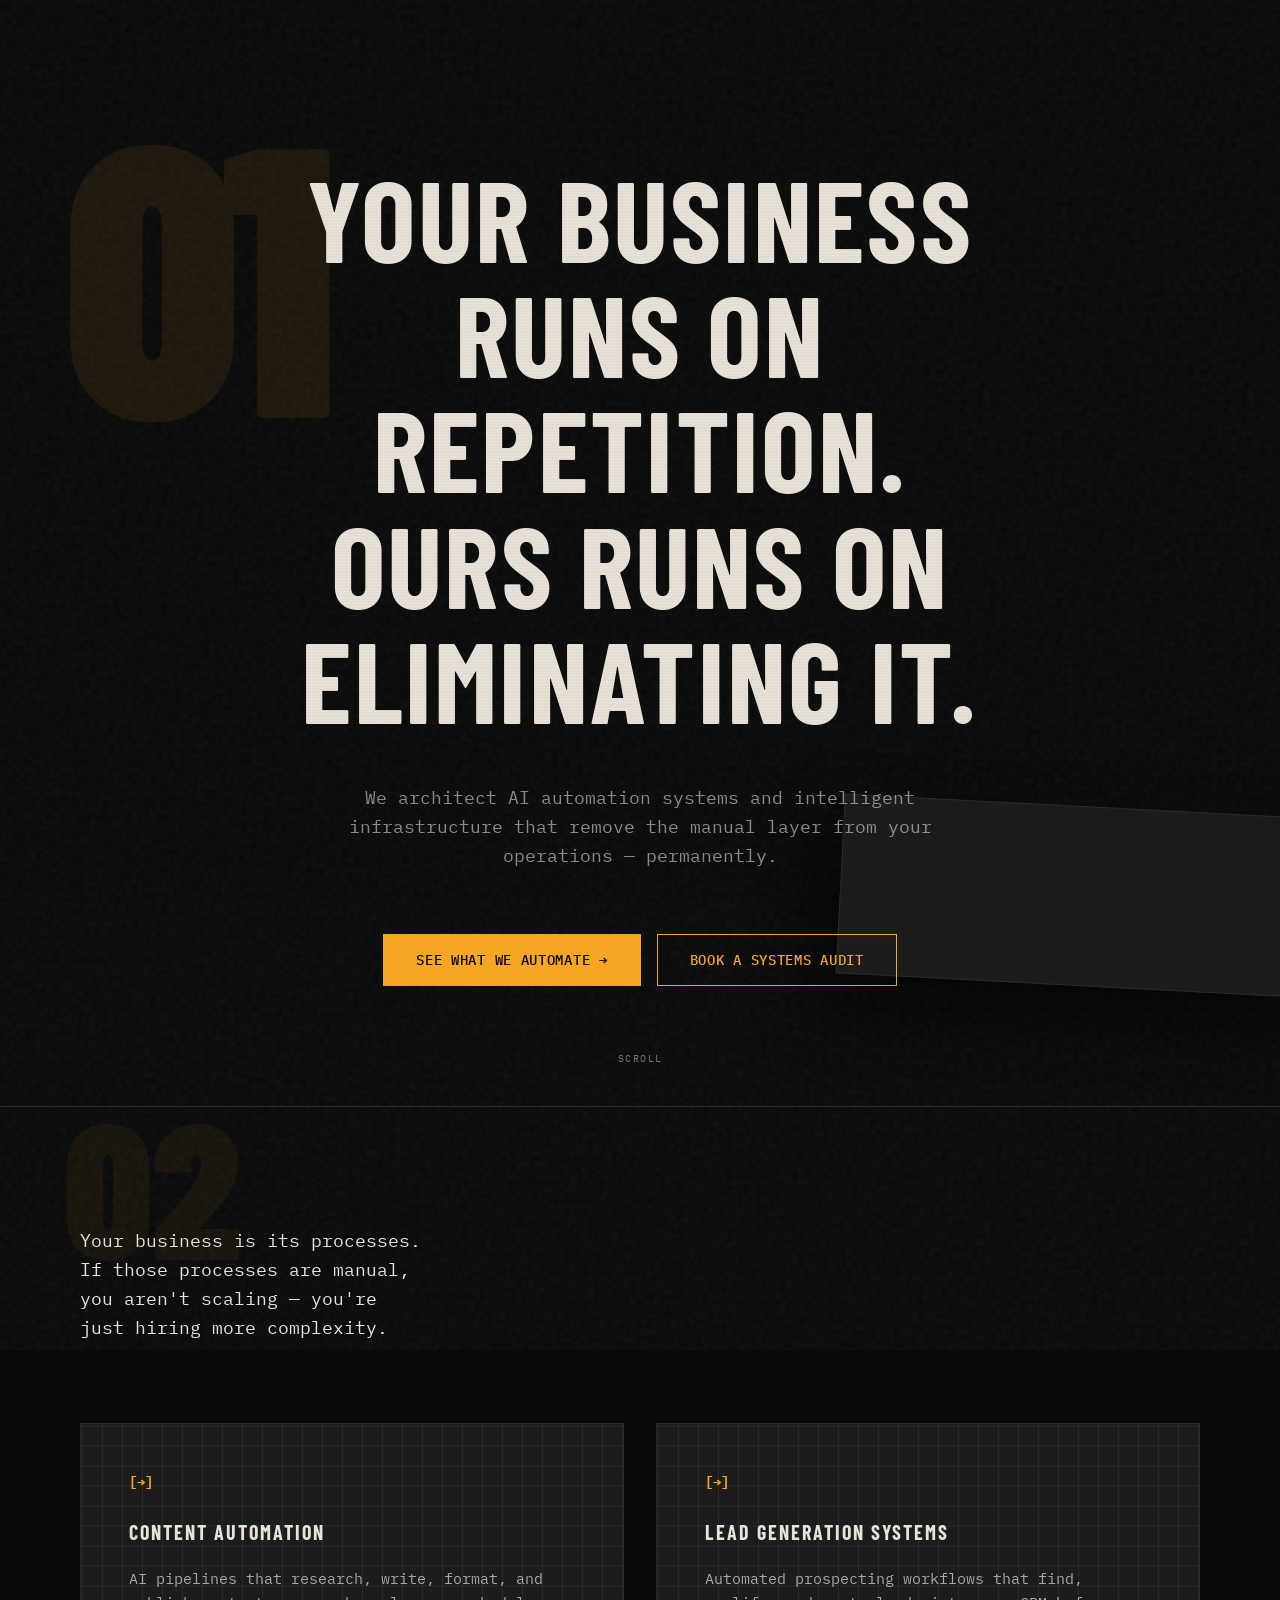
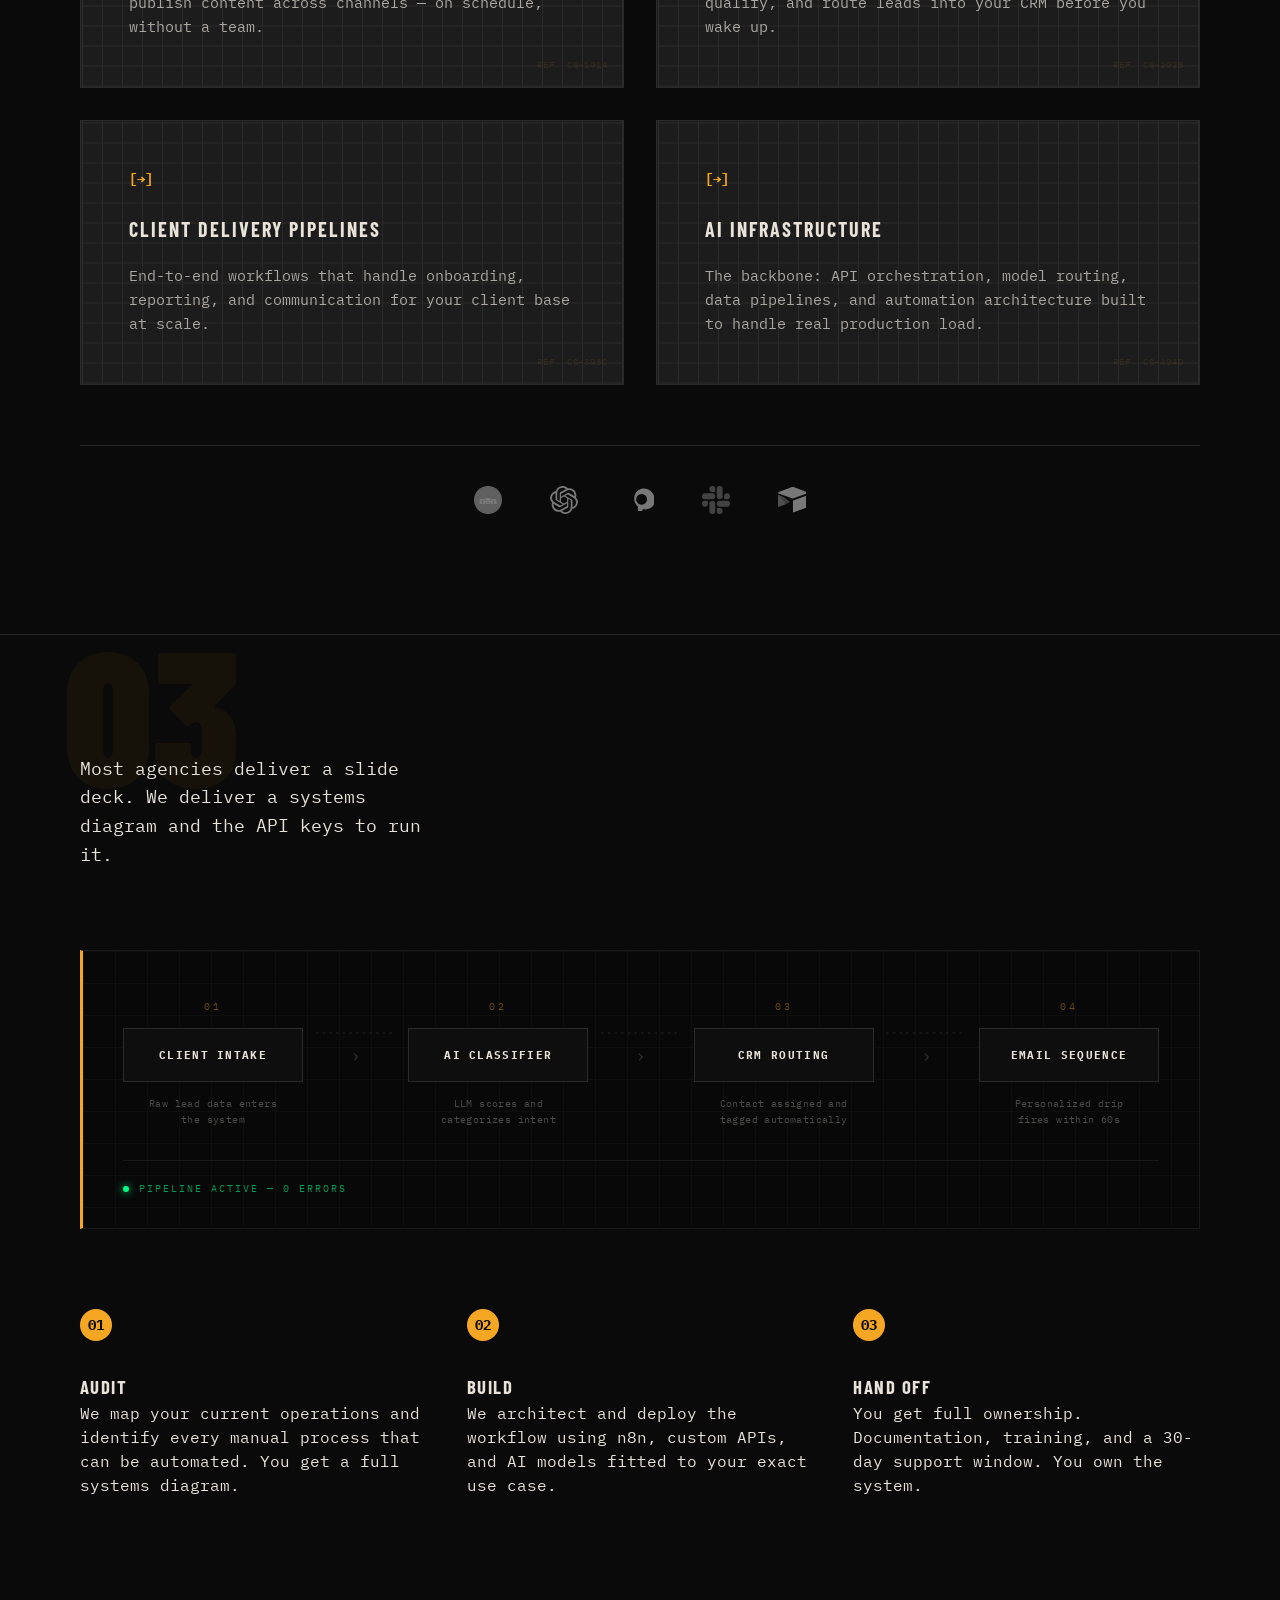
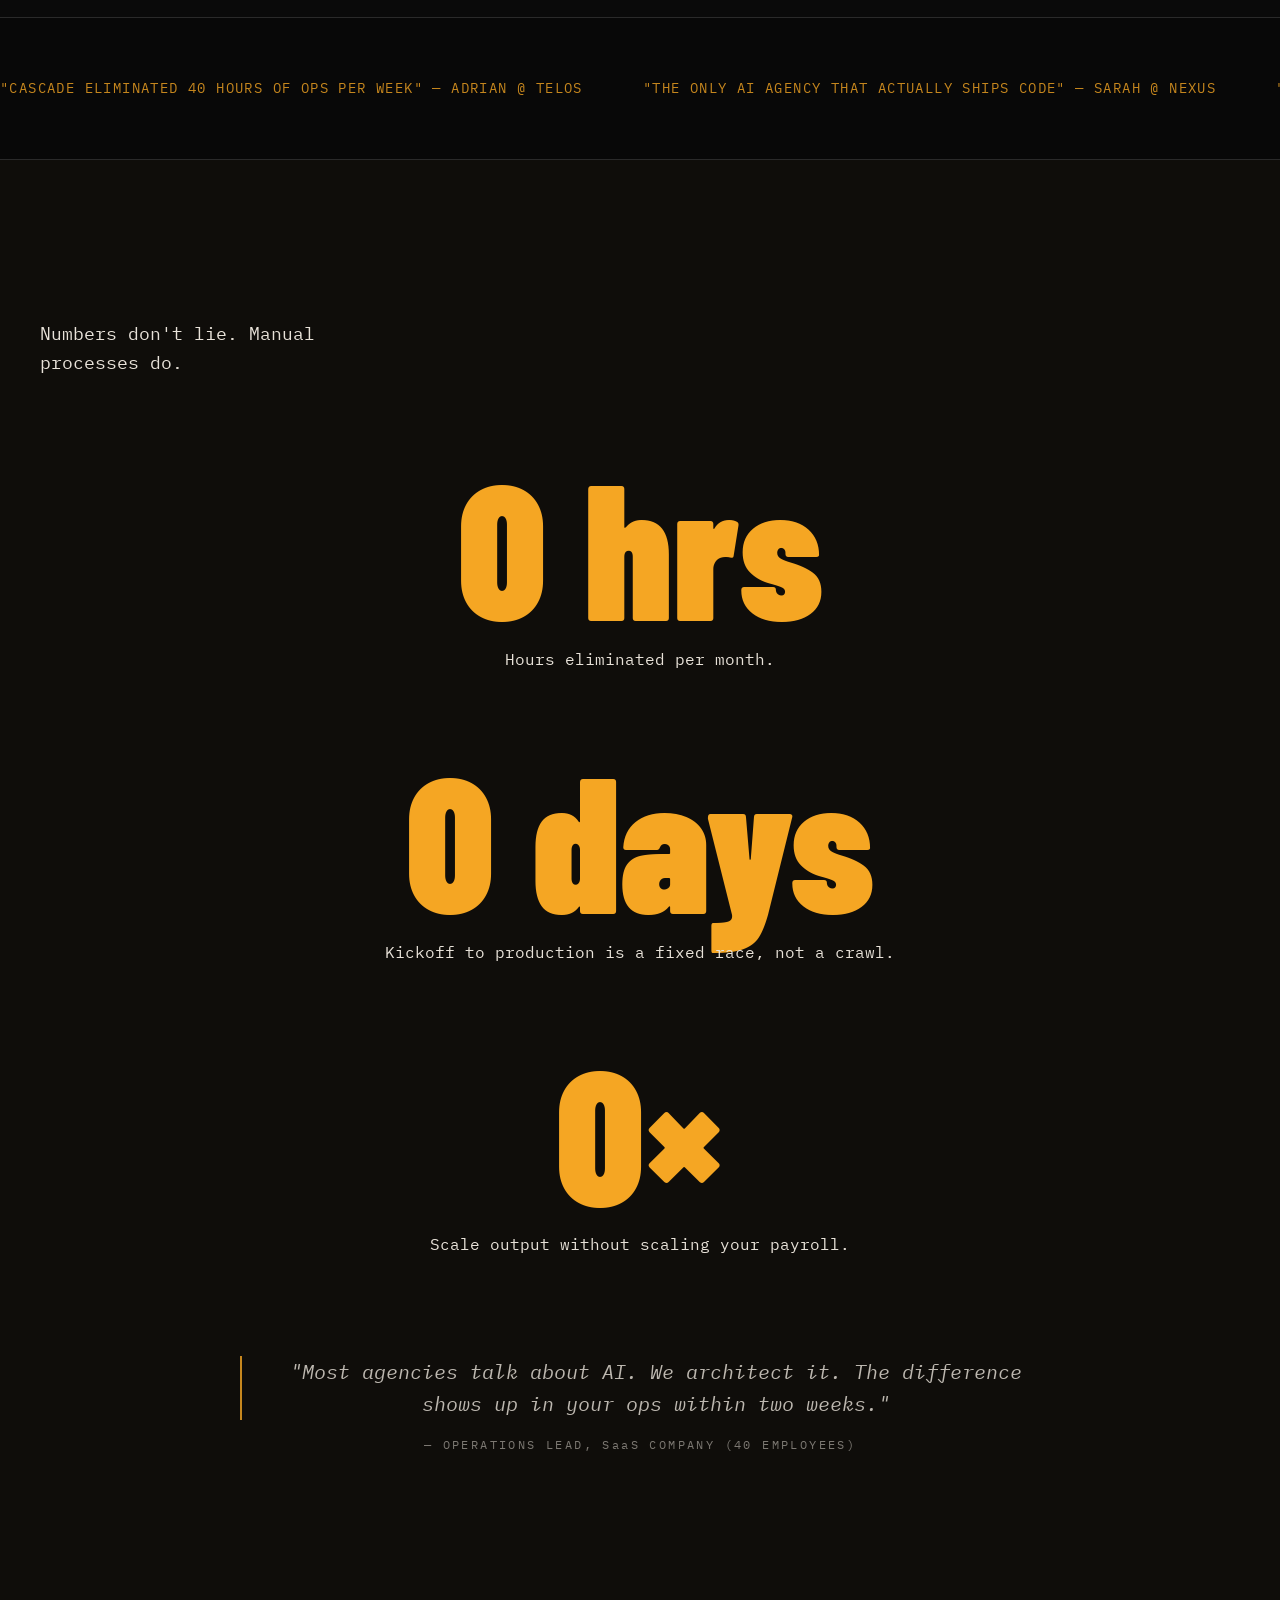
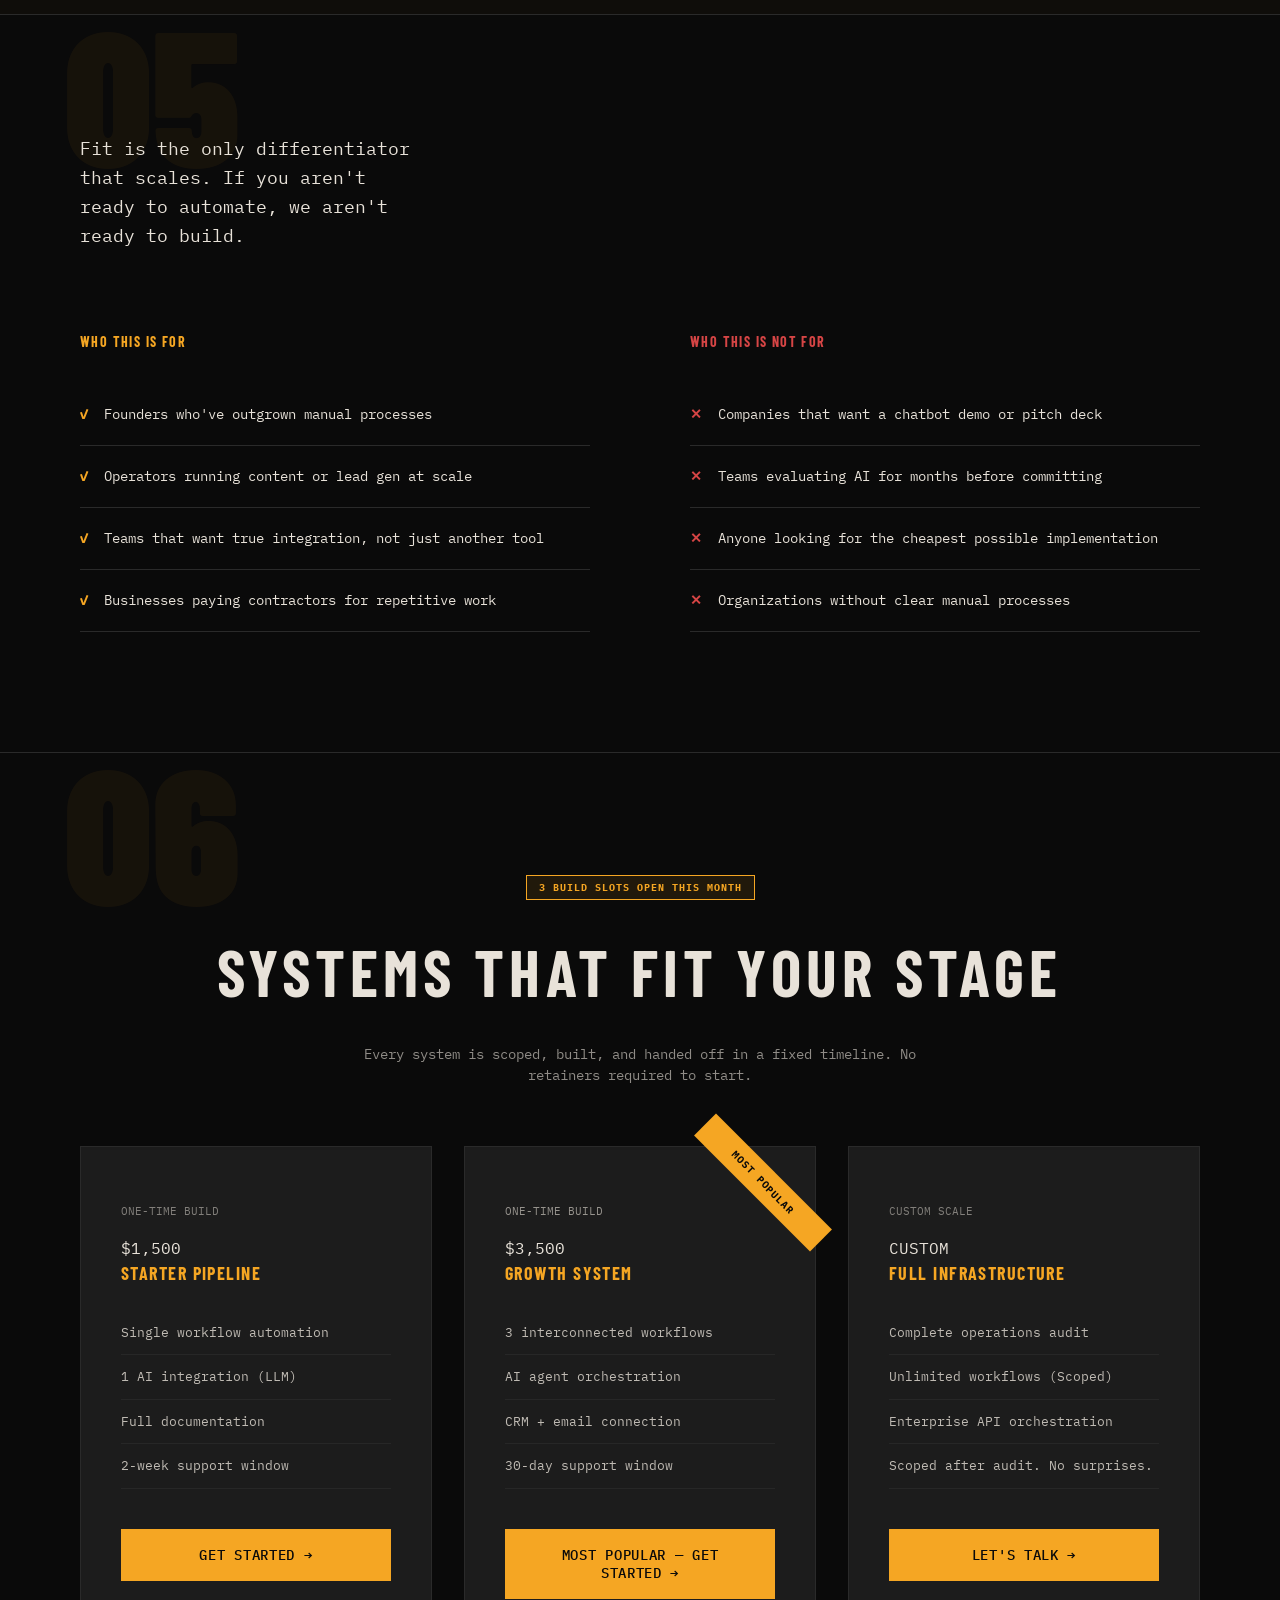
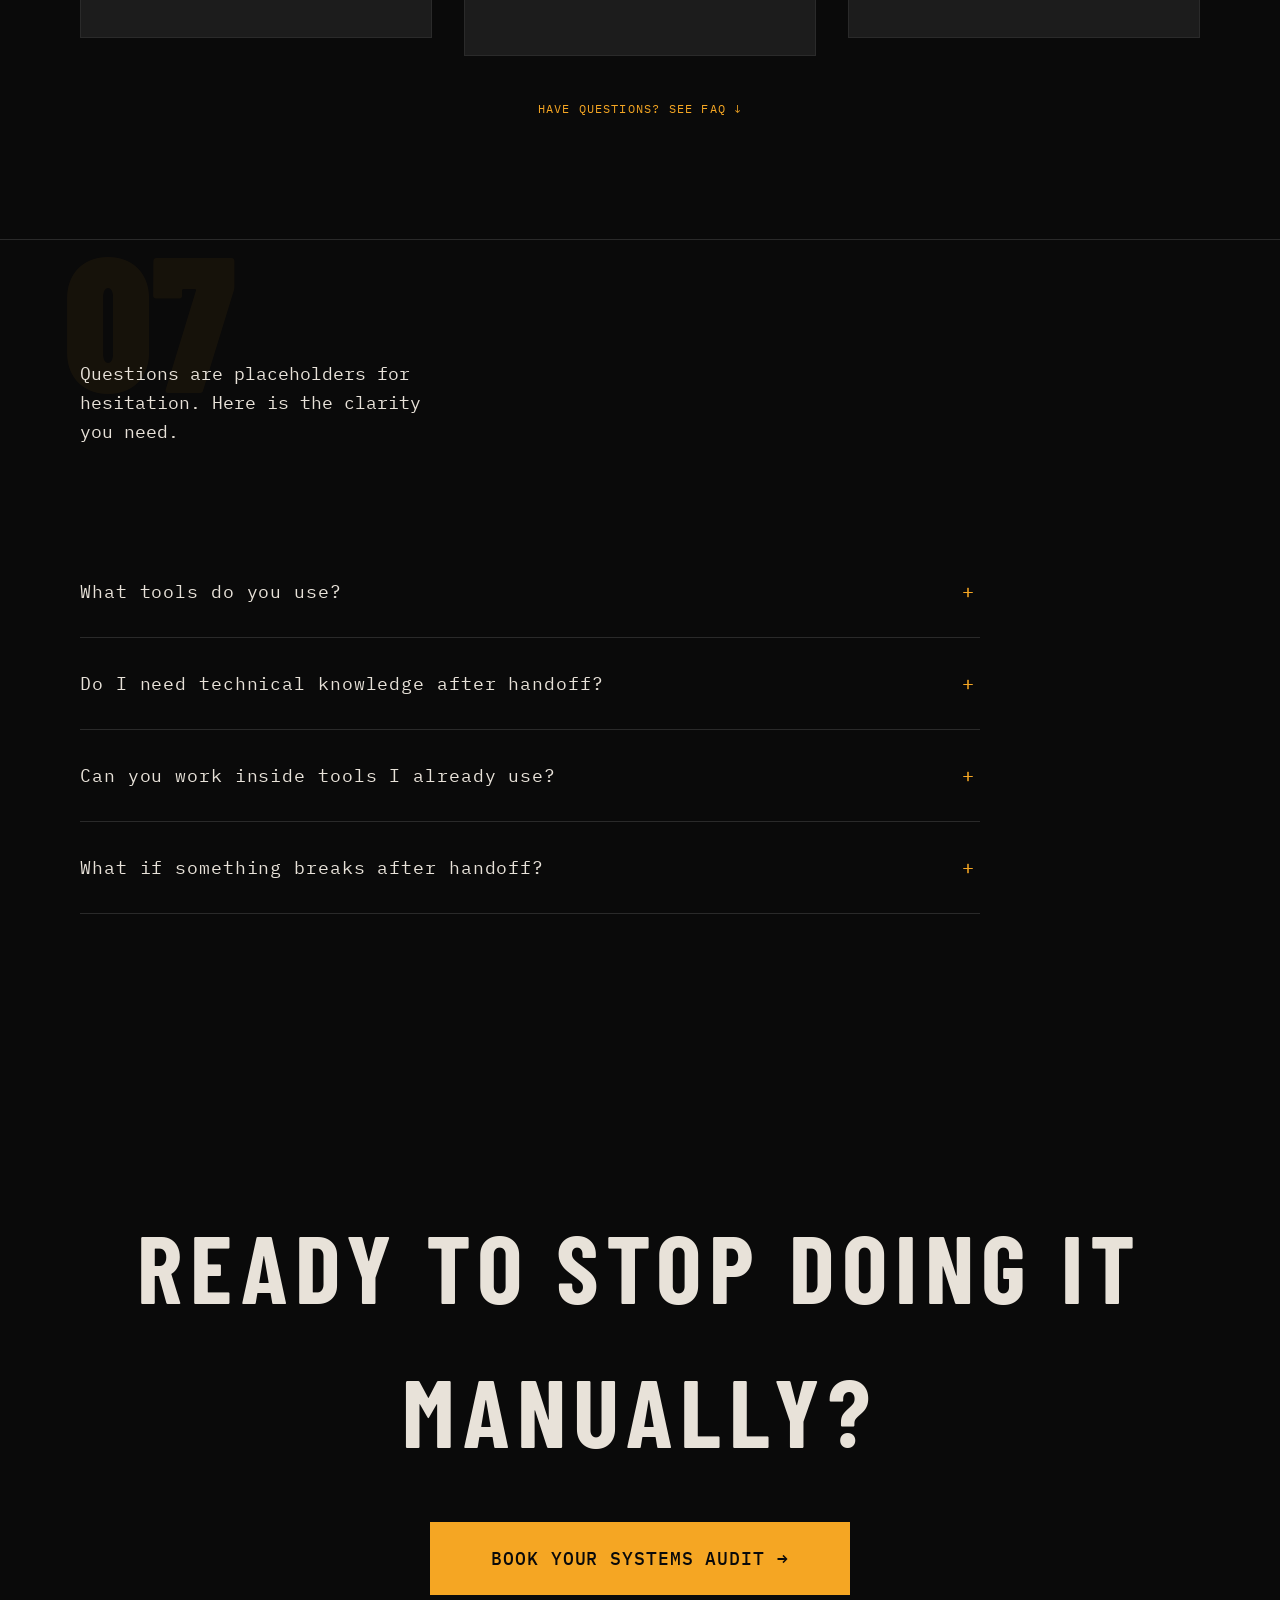
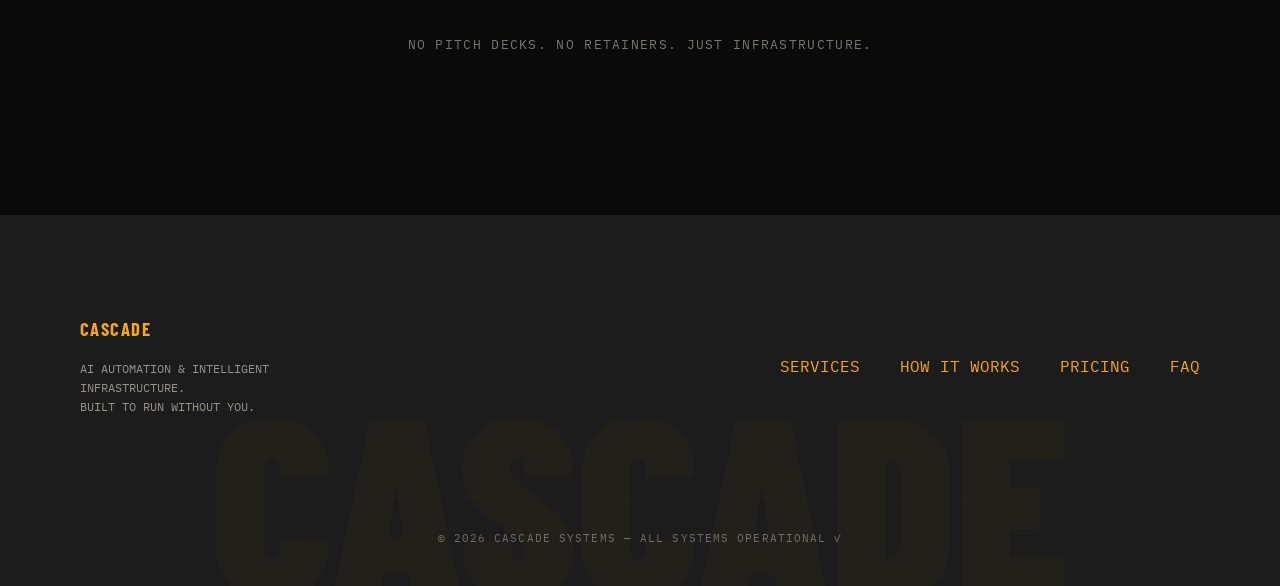
==== commit eb8b78de: "feat: Implement haptic button effects, pipeline tooltips, and dynamic navigation breadcrumbs, alongs" ====
--- a/index.html
+++ b/index.html
@@ -48,6 +48,8 @@
 <body>
   <!-- Performance: Noise stays fixed on wrapper -->
   <div class="noise-wrapper"></div>
+  <div class="crt-overlay"></div>
+  <div class="data-background-pipe" aria-hidden="true"></div>
 
   <!-- Progress Indicators -->
   <div id="scroll-progress-line"></div>
@@ -57,6 +59,11 @@
   <header id="mainHeader">
     <div class="header-content">
       <div class="logo">CASCADE</div>
+      <nav class="breadcrumb-nav">
+        <a href="#heroSection" class="nav-path active" data-label="ROOT">C:/CASCADE/ROOT</a>
+        <a href="#servicesSection" class="nav-path" data-label="BUILD">BUILD</a>
+        <a href="#pricingSection" class="nav-path" data-label="PRICING">PRICING</a>
+      </nav>
       <button class="btn-primary" data-open-modal aria-label="Book a Systems Audit">BOOK AUDIT →</button>
     </div>
   </header>
@@ -97,22 +104,22 @@
         </div>
 
         <div class="services-grid">
-          <div class="service-card">
+          <div class="service-card" data-spec="REF. CS-101A">
             <span class="service-tag">[→]</span>
             <h3>CONTENT AUTOMATION</h3>
             <p>AI pipelines that research, write, format, and publish content across channels — on schedule, without a team.</p>
           </div>
-          <div class="service-card">
+          <div class="service-card" data-spec="REF. CS-202B">
             <span class="service-tag">[→]</span>
             <h3>LEAD GENERATION SYSTEMS</h3>
             <p>Automated prospecting workflows that find, qualify, and route leads into your CRM before you wake up.</p>
           </div>
-          <div class="service-card">
+          <div class="service-card" data-spec="REF. CS-303C">
             <span class="service-tag">[→]</span>
             <h3>CLIENT DELIVERY PIPELINES</h3>
             <p>End-to-end workflows that handle onboarding, reporting, and communication for your client base at scale.</p>
           </div>
-          <div class="service-card">
+          <div class="service-card" data-spec="REF. CS-404D">
             <span class="service-tag">[→]</span>
             <h3>AI INFRASTRUCTURE</h3>
             <p>The backbone: API orchestration, model routing, data pipelines, and automation architecture built to handle real production load.</p>
--- a/style.css
+++ b/style.css
@@ -76,13 +76,52 @@
 .noise-wrapper::before {
   content: '';
   position: fixed;
+  top: -50%;
+  left: -50%;
+  right: -50%;
+  bottom: -50%;
+  width: 200%;
+  height: 200%;
+  background-image: url("data:image/svg+xml,%3Csvg viewBox='0 0 400 400' xmlns='http://www.w3.org/2000/svg'%3E%3Cfilter id='noiseFilter'%3E%3CfeTurbulence type='fractalNoise' baseFrequency='0.75' numOctaves='3' stitchTiles='stitch'/%3E%3C/filter%3E%3Crect width='400' height='400' filter='url(%23noiseFilter)' opacity='0.05'/%3E%3C/svg%3E");
+  pointer-events: none;
+  z-index: 1;
+  animation: noise-move 0.2s steps(2) infinite;
+}
+
+@keyframes noise-move {
+  0% { transform: translate(0, 0); }
+  10% { transform: translate(-1%, -1%); }
+  20% { transform: translate(-2%, 1%); }
+  30% { transform: translate(1%, -2%); }
+  40% { transform: translate(-1%, 2%); }
+  50% { transform: translate(-2%, -1%); }
+  60% { transform: translate(2%, 1%); }
+  70% { transform: translate(1%, 2%); }
+  80% { transform: translate(-2%, -2%); }
+  90% { transform: translate(2%, -1%); }
+  100% { transform: translate(0, 0); }
+}
+
+/* CRT Scanlines Overlay */
+.crt-overlay {
+  position: fixed;
   top: 0;
   left: 0;
-  right: 0;
-  bottom: 0;
-  background-image: url("data:image/svg+xml,%3Csvg viewBox='0 0 400 400' xmlns='http://www.w3.org/2000/svg'%3E%3Cfilter id='noiseFilter'%3E%3CfeTurbulence type='fractalNoise' baseFrequency='0.9' numOctaves='4' seed='1'/%3E%3C/filter%3E%3Crect width='400' height='400' filter='url(%23noiseFilter)' opacity='0.04'/%3E%3C/svg%3E");
+  width: 100%;
+  height: 100%;
+  background: linear-gradient(
+    rgba(18, 16, 16, 0) 50%,
+    rgba(0, 0, 0, 0.1) 50%
+  ), linear-gradient(
+    90deg,
+    rgba(255, 0, 0, 0.02),
+    rgba(0, 255, 0, 0.01),
+    rgba(0, 0, 255, 0.02)
+  );
+  background-size: 100% 3px, 3px 100%;
   pointer-events: none;
-  z-index: 1;
+  z-index: 9999;
+  opacity: 0.2;
 }
 
 main {
@@ -95,6 +134,11 @@
   text-transform: uppercase;
   letter-spacing: 0.08em;
   font-weight: 700;
+  transition: text-shadow 0.2s ease;
+}
+
+h1:hover, h2:hover, h3:hover {
+  text-shadow: 2px 0 0 rgba(255,0,0,0.5), -2px 0 0 rgba(0,255,255,0.5);
 }
 
 a {
@@ -105,6 +149,86 @@
 
 a:hover {
   color: var(--warm-white);
+}
+
+/* Background Data Pipe */
+.data-background-pipe {
+  position: fixed;
+  top: 0;
+  left: 20px;
+  width: 300px;
+  height: 100vh;
+  z-index: 0;
+  opacity: 0.03;
+  pointer-events: none;
+  overflow: hidden;
+  font-family: 'IBM Plex Mono', monospace;
+  font-size: 10px;
+  line-height: 1.2;
+  color: var(--amber);
+  mask-image: linear-gradient(to bottom, transparent, black 20%, black 80%, transparent);
+}
+
+.data-background-pipe::after {
+  content: "{\"event\": \"pipeline_exec\", \"status\": \"OK\", \"latency\": \"12ms\", \"tokens\": 412, \"target\": \"HUBSPOT\", \"template\": \"v2.4\"}\nimport os\nfrom cascade import brain\ndef init_audit():\n    return brain.analyze(root)\n# REF. CS-90a\nsystem.dispatch(payload)\n{\"status\": \"DISPATCHED\"}";
+  position: absolute;
+  top: 0;
+  left: 0;
+  white-space: pre-wrap;
+  animation: data-scroll 40s linear infinite;
+}
+
+@keyframes data-scroll {
+  from { transform: translateY(100vh); }
+  to { transform: translateY(-100%); }
+}
+
+/* Terminal Breadcrumb Nav */
+.breadcrumb-nav {
+  display: flex;
+  gap: 32px;
+  align-items: center;
+}
+
+.nav-path {
+  font-size: 11px;
+  color: var(--warm-white);
+  opacity: 0.4;
+  letter-spacing: 0.1em;
+  font-family: 'IBM Plex Mono', monospace;
+  position: relative;
+  padding: 4px 0;
+}
+
+.nav-path::before {
+  content: '';
+  position: absolute;
+  bottom: 0;
+  left: 0;
+  width: 100%;
+  height: 1px;
+  background-color: var(--amber);
+  transform: scaleX(0);
+  transform-origin: left;
+  transition: transform 0.3s var(--ease-smooth);
+}
+
+.nav-path.active {
+  opacity: 1;
+  color: var(--amber);
+}
+
+.nav-path.active::before {
+  transform: scaleX(1);
+}
+
+.nav-path:hover {
+  opacity: 1;
+  color: var(--amber);
+}
+
+@media (max-width: 900px) {
+  .breadcrumb-nav { display: none; }
 }
 
 button {
@@ -384,6 +508,13 @@
   box-shadow: -20px 30px 60px rgba(0,0,0,0.6);
   transform: rotate(3deg);
   transition: transform 0.8s var(--ease-smooth);
+  animation: flicker 12s infinite;
+}
+
+@keyframes flicker {
+  0%, 19%, 21%, 23%, 25%, 54%, 56%, 100% { opacity: 1; transform: rotate(3deg); }
+  20%, 24%, 55% { opacity: 0.8; transform: rotate(2.8deg) translateX(2px); }
+  22% { opacity: 0.9; transform: rotate(3.2deg) translateX(-1px); }
 }
 
 .hero-terminal:hover {
@@ -437,6 +568,25 @@
   transition: all 0.4s var(--ease-smooth);
   position: relative;
   overflow: hidden;
+  /* Blueprint Grid Background */
+  background-image: 
+    linear-gradient(var(--concrete-gray) 1px, transparent 1px),
+    linear-gradient(90deg, var(--concrete-gray) 1px, transparent 1px);
+  background-size: 20px 20px;
+  background-position: center;
+}
+
+.service-card::after {
+  content: attr(data-spec);
+  position: absolute;
+  bottom: 15px;
+  right: 15px;
+  font-family: 'IBM Plex Mono', monospace;
+  font-size: 9px;
+  color: var(--amber);
+  opacity: 0.1;
+  letter-spacing: 0.1em;
+  pointer-events: none;
 }
 
 .service-card::before {
@@ -675,7 +825,7 @@
   display: grid;
   grid-template-columns: repeat(3, 1fr);
   gap: 32px;
-  align-items: stretch;
+  align-items: start;
 }
 
 .pricing-tier {
@@ -684,15 +834,37 @@
   padding: 56px 40px;
   display: flex;
   flex-direction: column;
-  transition: all 0.4s var(--ease-smooth);
-  position: relative;
+  position: relative;
+  transform: translateY(0);
+  transition: transform 0.3s cubic-bezier(0.2, 0, 0, 1),
+              box-shadow 0.3s cubic-bezier(0.2, 0, 0, 1),
+              border-color 0.3s ease;
+  will-change: transform;
 }
 
 .pricing-tier.featured {
+  transform: translateY(0);
+}
+
+.pricing-tier:hover {
+  transform: translateY(-12px);
   border-color: var(--amber);
-  transform: scale(1.05);
-  z-index: 10;
-  box-shadow: 0 20px 50px rgba(0,0,0,0.3);
+  box-shadow:
+    0 20px 40px rgba(0, 0, 0, 0.5),
+    0 0 30px rgba(245, 166, 35, 0.08);
+}
+
+.pricing-tier.featured:hover {
+  transform: translateY(-12px);
+  box-shadow:
+    0 20px 40px rgba(0, 0, 0, 0.5),
+    0 0 30px rgba(245, 166, 35, 0.08);
+}
+
+.pricing-tier:hover .btn-primary {
+  background-color: var(--amber);
+  border-color: var(--amber);
+  color: var(--near-black);
 }
 
 .popular-badge {
@@ -1252,3 +1424,106 @@
     padding-top: 4px;
   }
 }
+
+/* Haptic Feedback */
+.btn-primary, .btn-secondary {
+  position: relative;
+  overflow: hidden;
+}
+
+.btn-pulse {
+  position: absolute;
+  border-radius: 50%;
+  background: radial-gradient(circle, var(--amber) 0%, transparent 70%);
+  transform: scale(0);
+  animation: pulse-ring 0.6s ease-out;
+  pointer-events: none;
+  width: 200px;
+  height: 200px;
+  margin-top: -100px;
+  margin-left: -100px;
+  opacity: 0.4;
+}
+
+@keyframes pulse-ring {
+  to {
+    transform: scale(2);
+    opacity: 0;
+  }
+}
+
+/* Pipe Tooltip */
+.pipe-tooltip {
+  position: fixed;
+  padding: 8px 12px;
+  background: var(--dark-gray);
+  border: 1px solid var(--amber);
+  color: var(--amber);
+  font-family: 'IBM Plex Mono', monospace;
+  font-size: 10px;
+  pointer-events: none;
+  z-index: 10001;
+  opacity: 0;
+  transition: opacity 0.2s ease;
+  white-space: nowrap;
+  box-shadow: 0 4px 12px rgba(0,0,0,0.5);
+}
+
+.pipe-tooltip.visible {
+  opacity: 1;
+}
+
+/* Typewriter Cursor */
+.terminal-line::after {
+  content: '_';
+  animation: cursor-blink 1s step-end infinite;
+}
+
+.terminal-line.active-line::after {
+  content: '█';
+  background-color: var(--terminal-green);
+  color: var(--terminal-green);
+}
+
+@keyframes cursor-blink {
+  50% { opacity: 0; }
+}
+
+/* Section Scan Overlay Reveal */
+.reveal-wipe {
+  position: relative;
+  overflow: hidden;
+}
+
+.reveal-wipe::after {
+  content: '';
+  position: absolute;
+  top: 0;
+  left: 0;
+  width: 100%;
+  height: 100%;
+  background-color: var(--near-black);
+  z-index: 10;
+  transition: transform 1.2s cubic-bezier(0.7, 0, 0.3, 1);
+}
+
+.reveal-wipe.active::after {
+  transform: translateX(101%);
+}
+
+.reveal-wipe::before {
+  content: '';
+  position: absolute;
+  top: 0;
+  left: 0;
+  width: 2px;
+  height: 100%;
+  background-color: var(--amber);
+  z-index: 11;
+  transition: transform 1.2s cubic-bezier(0.7, 0, 0.3, 1);
+  box-shadow: 0 0 15px var(--amber);
+}
+
+.reveal-wipe.active::before {
+  transform: translateX(100vw);
+}
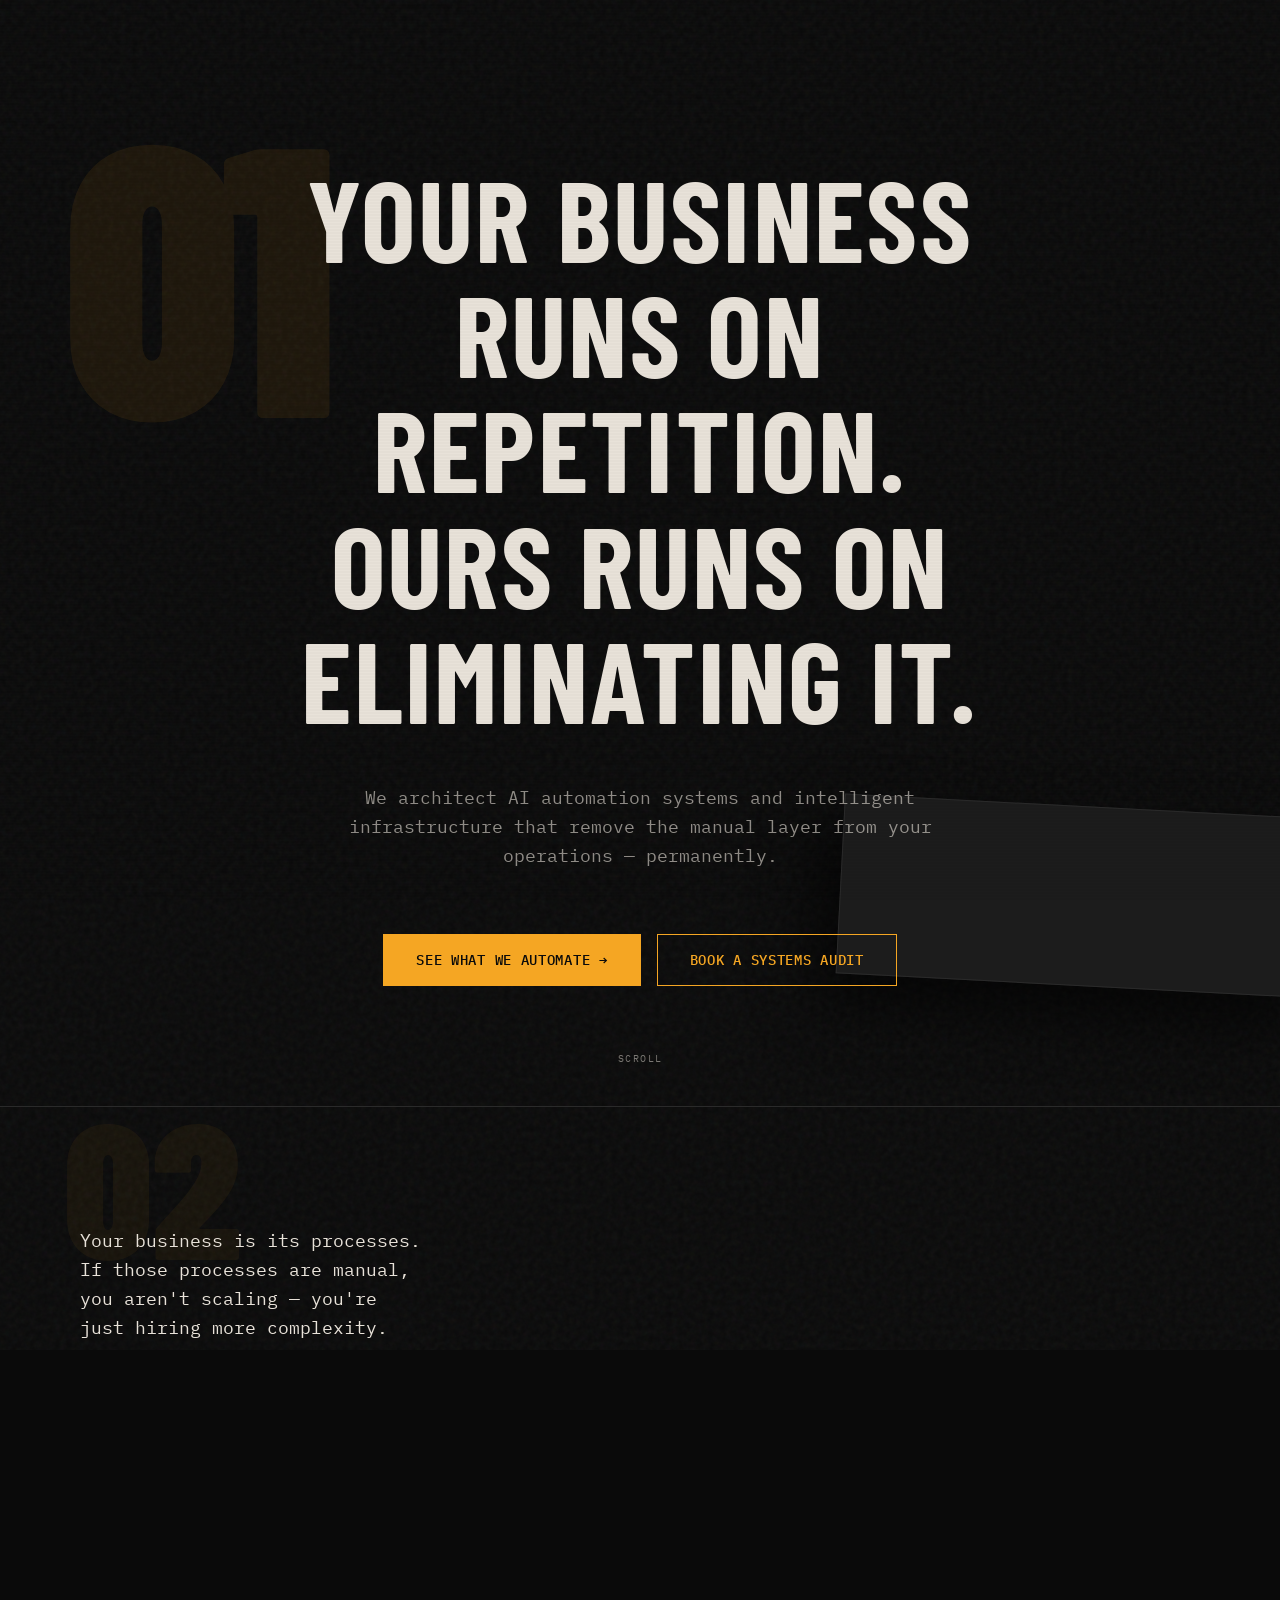
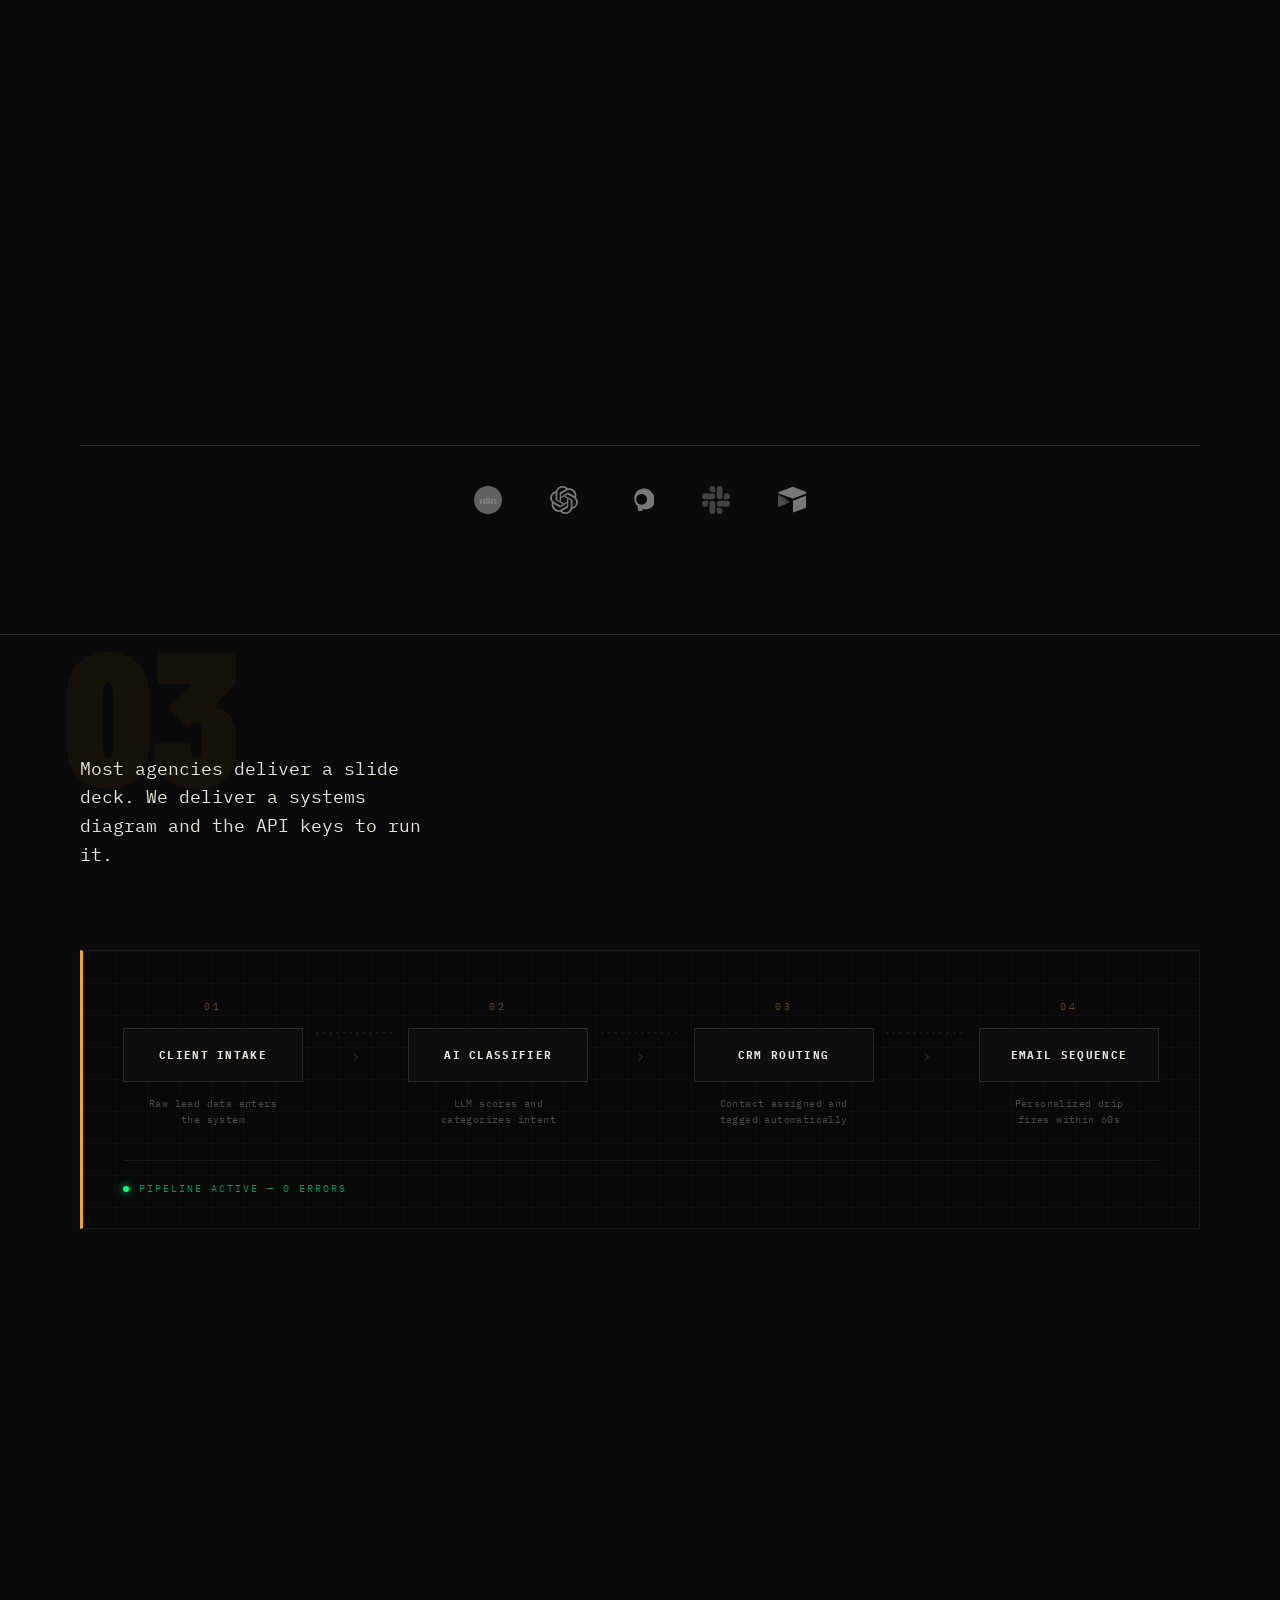
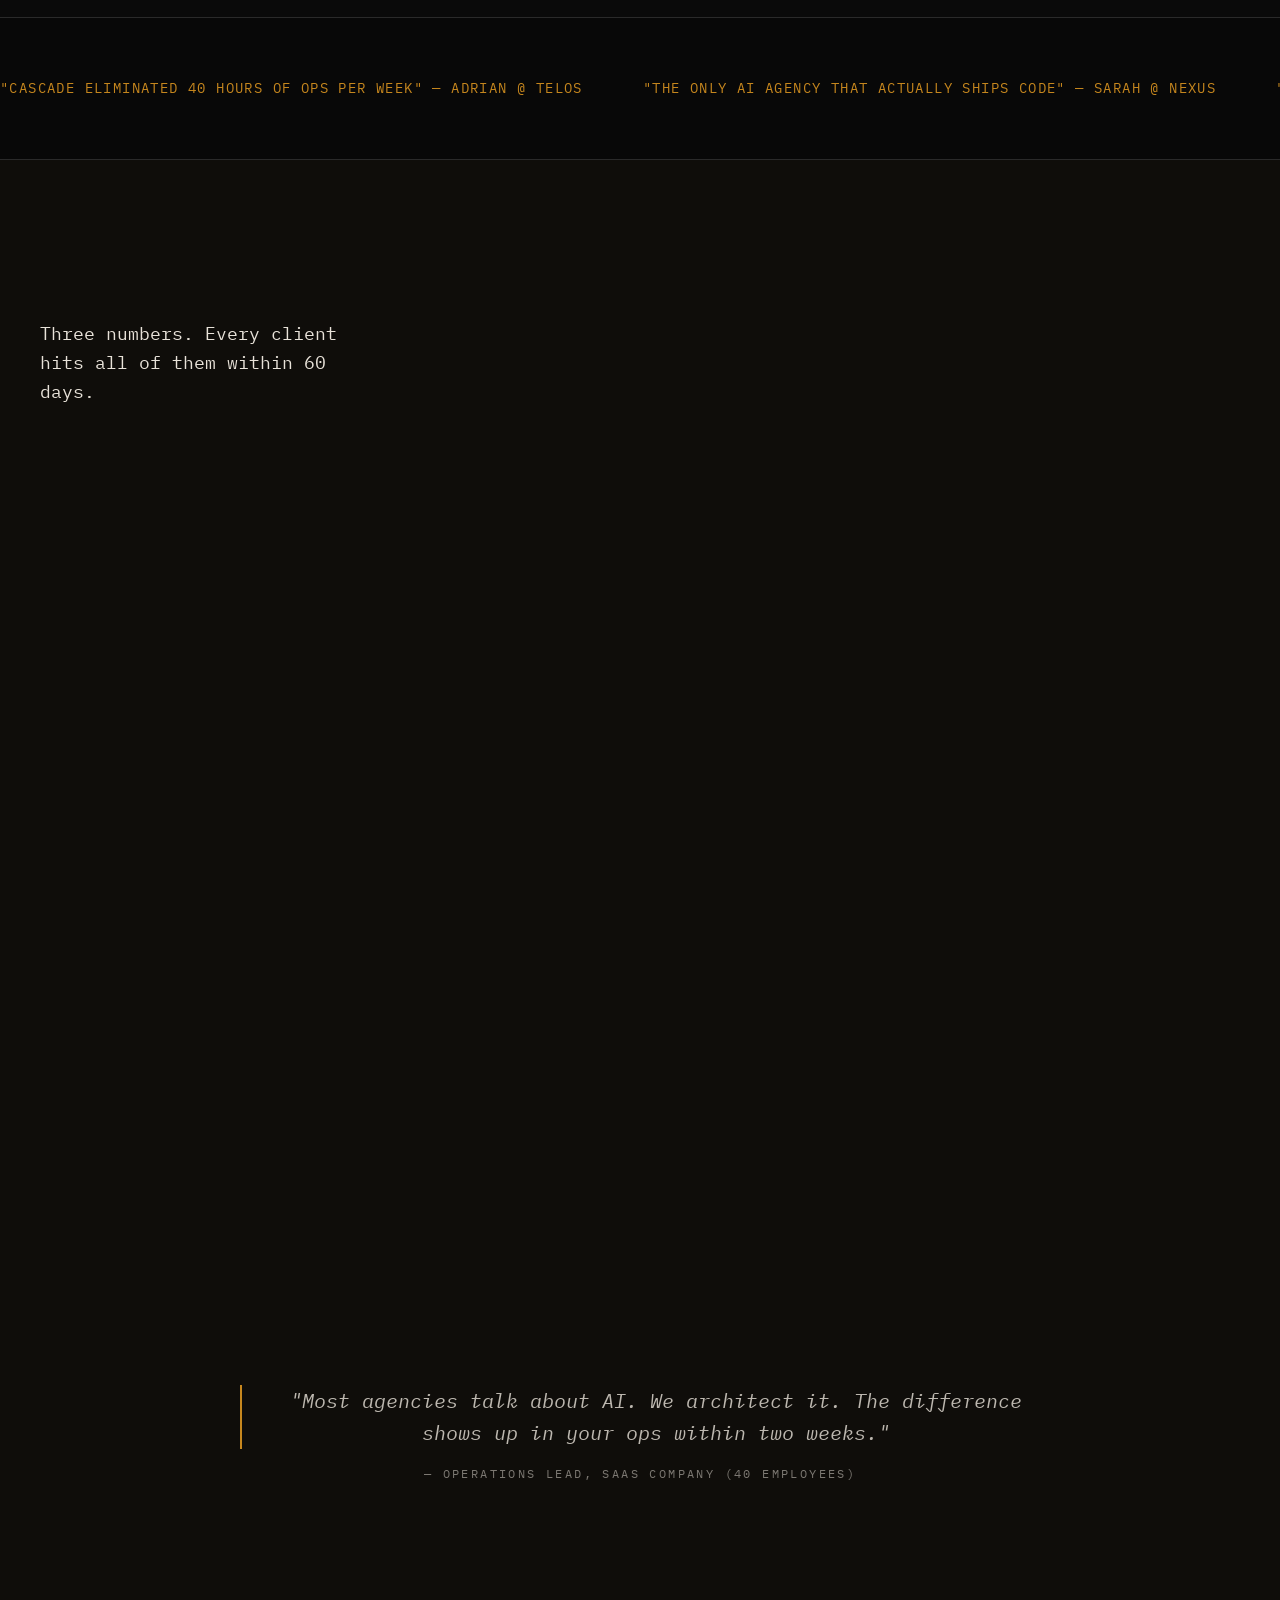
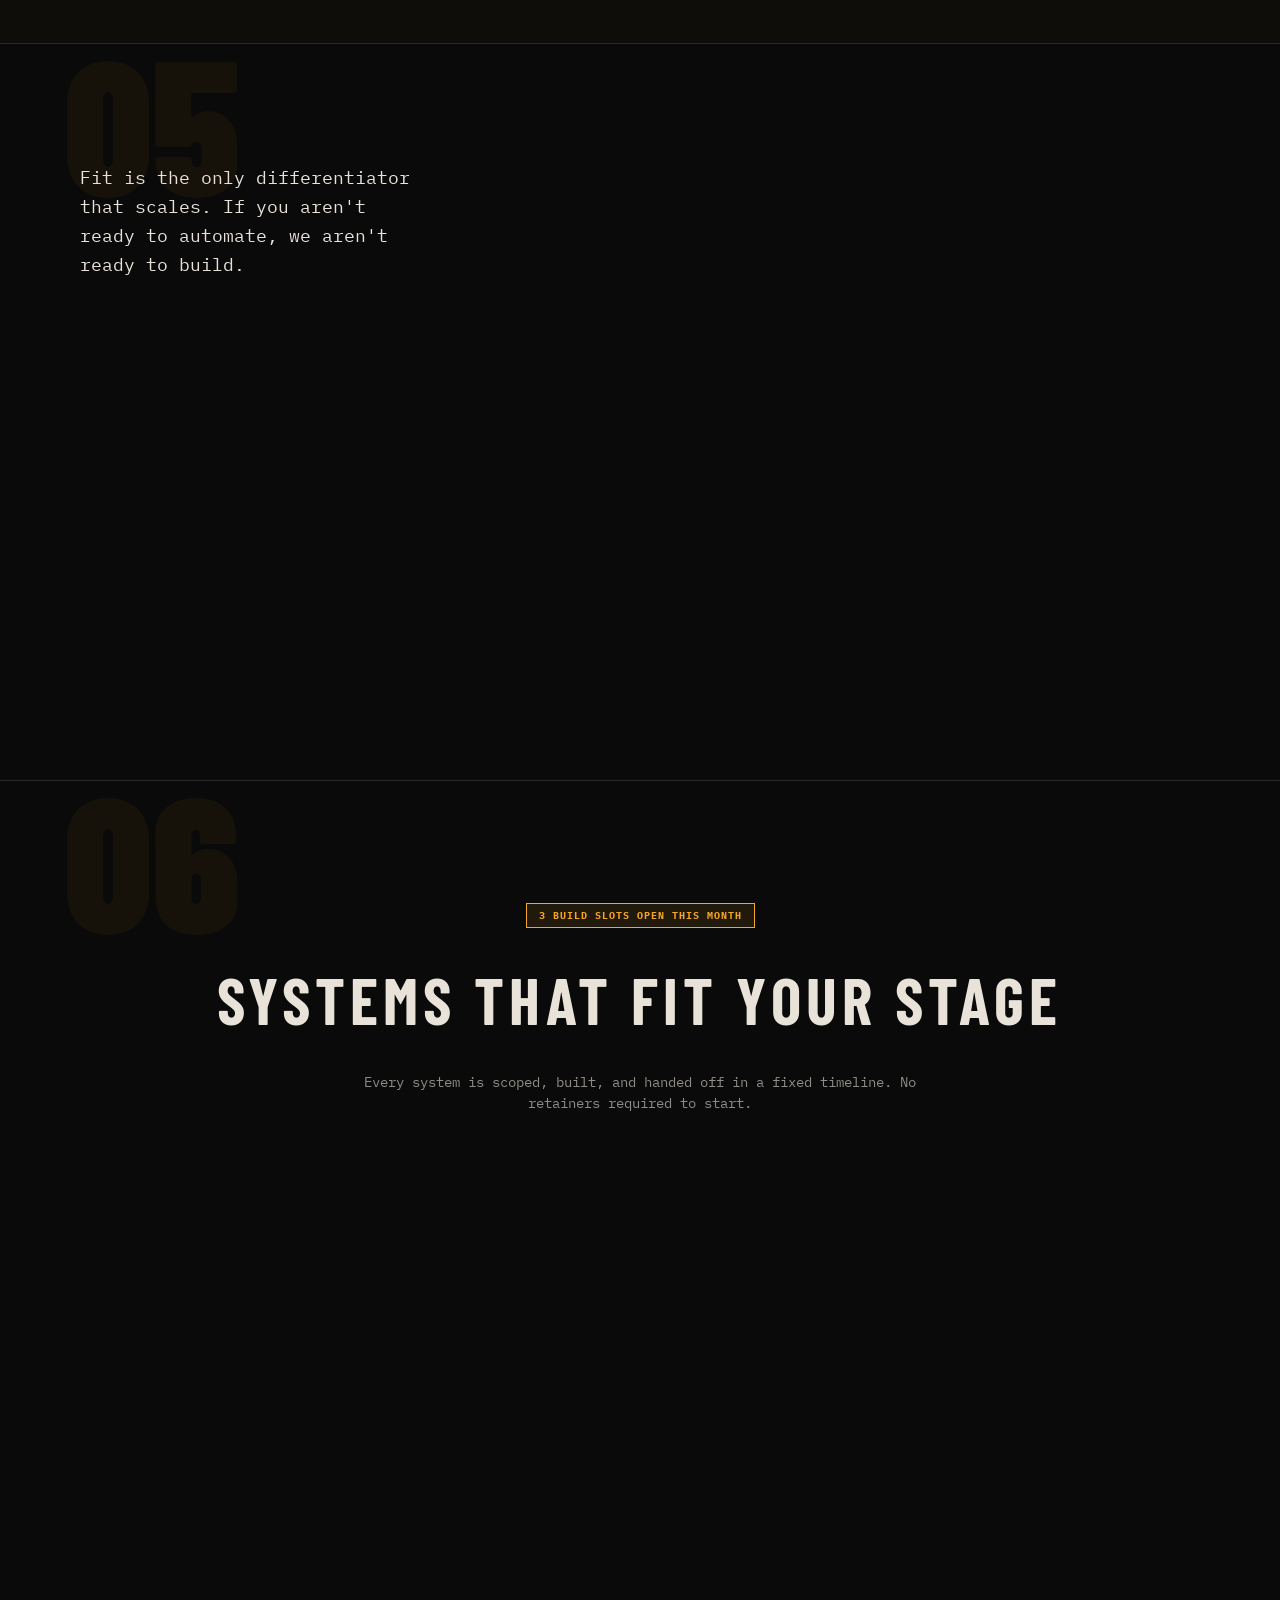
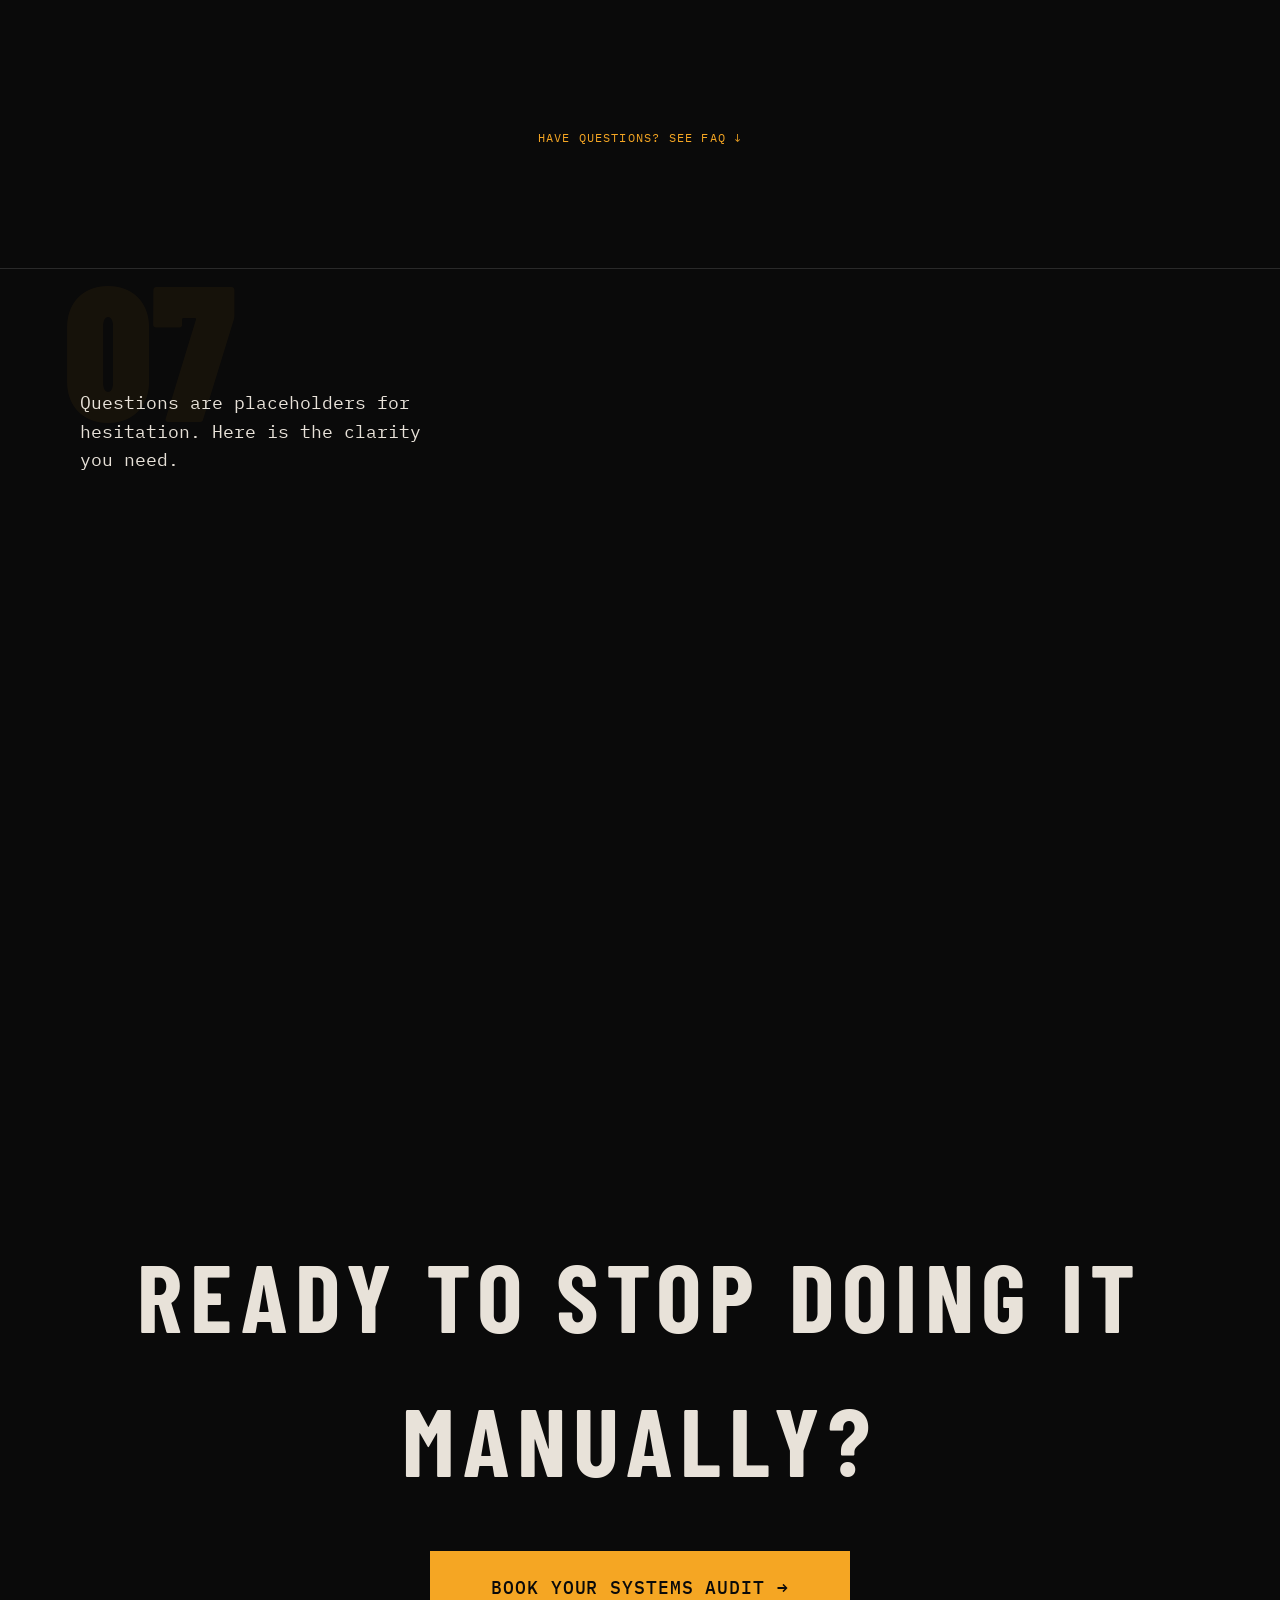
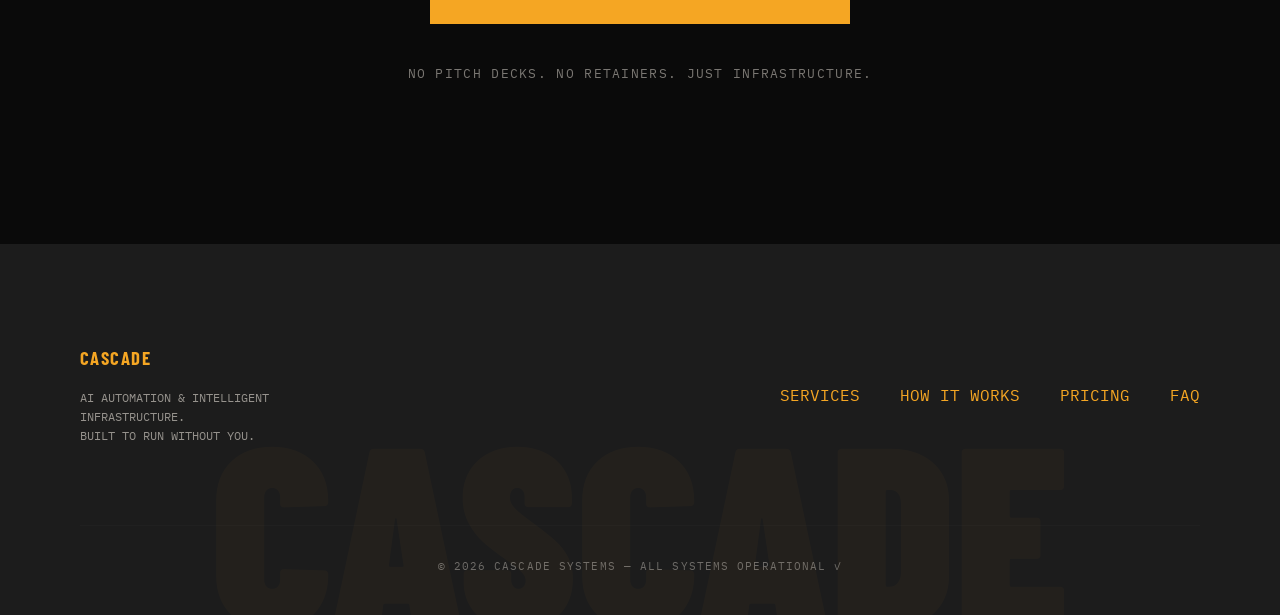
==== commit dd66a31a: "feat: Add 404 error page, implement interactive FAQ section, and refine global styles for accessibil" ====
--- a/index.html
+++ b/index.html
@@ -5,7 +5,7 @@
   <meta name="viewport" content="width=device-width, initial-scale=1.0">
   <meta name="description" content="Cascade Systems — AI Automation Agency | n8n Workflows & Intelligent Infrastructure for Enterprise.">
   <meta name="keywords" content="AI automation, n8n workflows, infrastructure, enterprise automation, Cascade Systems">
-  <title>Cascade Systems — AI Automation Agency | n8n Workflows & Infrastructure</title>
+  <title>Cascade Systems — AI Automation & n8n Infrastructure Agency</title>
 
   <!-- Canonical -->
   <link rel="canonical" href="https://cascadesystems.example.com" />
@@ -49,7 +49,6 @@
   <!-- Performance: Noise stays fixed on wrapper -->
   <div class="noise-wrapper"></div>
   <div class="crt-overlay"></div>
-  <div class="data-background-pipe" aria-hidden="true"></div>
 
   <!-- Progress Indicators -->
   <div id="scroll-progress-line"></div>
@@ -60,9 +59,10 @@
     <div class="header-content">
       <div class="logo">CASCADE</div>
       <nav class="breadcrumb-nav">
-        <a href="#heroSection" class="nav-path active" data-label="ROOT">C:/CASCADE/ROOT</a>
-        <a href="#servicesSection" class="nav-path" data-label="BUILD">BUILD</a>
+        <a href="#servicesSection" class="nav-path" data-label="SERVICES">SERVICES</a>
+        <a href="#howItWorks" class="nav-path" data-label="HOW IT WORKS">HOW IT WORKS</a>
         <a href="#pricingSection" class="nav-path" data-label="PRICING">PRICING</a>
+        <a href="#faqSection" class="nav-path" data-label="FAQ">FAQ</a>
       </nav>
       <button class="btn-primary" data-open-modal aria-label="Book a Systems Audit">BOOK AUDIT →</button>
     </div>
@@ -302,7 +302,7 @@
       <div class="section-bg-number">04</div>
       <div class="container">
         <div class="section-header">
-          <p class="section-intro">Numbers don't lie. Manual processes do.</p>
+          <p class="section-intro">Three numbers. Every client hits all of them within 60 days.</p>
         </div>
         
         <div class="results-stats-grid">
@@ -320,9 +320,9 @@
           </div>
         </div>
 
-        <div style="text-align: center; max-width: 800px; margin: 0 auto; position: relative; z-index: 10;">
-          <p style="font-style: italic; opacity: 0.8; font-size: 20px; border-left: 2px solid var(--amber); padding-left: 30px; line-height: 1.6;">"Most agencies talk about AI. We architect it. The difference shows up in your ops within two weeks."</p>
-          <p style="margin-top: 16px; font-size: 12px; letter-spacing: 0.2em; opacity: 0.5;">— OPERATIONS LEAD, SaaS COMPANY (40 EMPLOYEES)</p>
+        <div class="results-quote-container">
+          <p class="results-quote">"Most agencies talk about AI. We architect it. The difference shows up in your ops within two weeks."</p>
+          <p class="results-attribution">— OPERATIONS LEAD, SaaS COMPANY (40 EMPLOYEES)</p>
         </div>
       </div>
     </section>
@@ -367,8 +367,8 @@
       <div class="section-bg-number">06</div>
       <div class="container">
         
-        <div style="text-align: center; margin-bottom: 60px;">
-          <div style="display: inline-block; padding: 4px 12px; background-color: rgba(245, 166, 35, 0.1); border: 1px solid var(--amber); color: var(--amber); font-size: 10px; font-weight: bold; letter-spacing: 0.1em; margin-bottom: 24px;">3 BUILD SLOTS OPEN THIS MONTH</div>
+        <div class="pricing-section-header">
+          <div class="pricing-slot-badge">3 BUILD SLOTS OPEN THIS MONTH</div>
           <h2 style="font-size: clamp(2rem, 5vw, 4rem); margin-bottom: 24px;">SYSTEMS THAT FIT YOUR STAGE</h2>
           <p style="opacity: 0.6; font-size: 14px; max-width: 600px; margin: 0 auto;">Every system is scoped, built, and handed off in a fixed timeline. No retainers required to start.</p>
         </div>
@@ -431,44 +431,44 @@
           <p class="section-intro">Questions are placeholders for hesitation. Here is the clarity you need.</p>
         </div>
 
-        <div style="max-width: 900px;">
-          <div class="faq-item-container" style="padding: 32px 0; border-bottom: 1px solid var(--concrete-gray);">
-            <div class="faq-question-header" style="display: flex; justify-content: space-between; align-items: center; cursor: pointer;">
-              <p style="font-size: 18px; letter-spacing: 0.05em;">What tools do you use?</p>
+        <div class="faq-grid">
+          <div class="faq-item">
+            <div class="faq-question-header">
+              <p class="faq-question-text">What tools do you use?</p>
               <div class="faq-toggle-icon">+</div>
             </div>
-            <div class="faq-answer-content" style="max-height: 0; overflow: hidden; transition: all 0.4s var(--ease-smooth);">
-              <p style="padding-top: 24px; opacity: 0.8; font-size: 14px; line-height: 1.5;">n8n for orchestration, combined with Claude or GPT-4. We integrate with your existing stack via custom APIs.</p>
-            </div>
-          </div>
-
-          <div class="faq-item-container" style="padding: 32px 0; border-bottom: 1px solid var(--concrete-gray);">
-            <div class="faq-question-header" style="display: flex; justify-content: space-between; align-items: center; cursor: pointer;">
-              <p style="font-size: 18px; letter-spacing: 0.05em;">Do I need technical knowledge after handoff?</p>
+            <div class="faq-answer-content">
+              <p class="faq-answer-text">n8n for orchestration, combined with Claude or GPT-4. We integrate with your existing stack via custom APIs.</p>
+            </div>
+          </div>
+
+          <div class="faq-item">
+            <div class="faq-question-header">
+              <p class="faq-question-text">Do I need technical knowledge after handoff?</p>
               <div class="faq-toggle-icon">+</div>
             </div>
-            <div class="faq-answer-content" style="max-height: 0; overflow: hidden; transition: all 0.4s var(--ease-smooth);">
-              <p style="padding-top: 24px; opacity: 0.8; font-size: 14px; line-height: 1.5;">No. We deliver full documentation and video walkthroughs. If you can use a web app, you can own the system.</p>
-            </div>
-          </div>
-
-          <div class="faq-item-container">
+            <div class="faq-answer-content">
+              <p class="faq-answer-text">No. We deliver full documentation and video walkthroughs. If you can use a web app, you can own the system.</p>
+            </div>
+          </div>
+
+          <div class="faq-item">
             <div class="faq-question-header">
-              <p>Can you work inside tools I already use?</p>
+              <p class="faq-question-text">Can you work inside tools I already use?</p>
               <div class="faq-toggle-icon">+</div>
             </div>
             <div class="faq-answer-content">
-              <p>Yes. We integrate with CRMs, email platforms, Slack, Workspace, and anything with an API.</p>
-            </div>
-          </div>
-
-          <div class="faq-item-container">
+              <p class="faq-answer-text">Yes. We integrate with CRMs, email platforms, Slack, Workspace, and anything with an API.</p>
+            </div>
+          </div>
+
+          <div class="faq-item">
             <div class="faq-question-header">
-              <p>What if something breaks after handoff?</p>
+              <p class="faq-question-text">What if something breaks after handoff?</p>
               <div class="faq-toggle-icon">+</div>
             </div>
             <div class="faq-answer-content">
-              <p>Every project includes a 30-day support window. After that, we offer optional maintenance retainers.</p>
+              <p class="faq-answer-text">Every project includes a 30-day support window. After that, we offer optional maintenance retainers.</p>
             </div>
           </div>
         </div>
--- a/style.css
+++ b/style.css
@@ -12,6 +12,11 @@
   --spacing-section-mobile: 80px;
 }
 
+:focus-visible {
+  outline: 2px solid var(--amber);
+  outline-offset: 3px;
+}
+
 * {
   margin: 0;
   padding: 0;
@@ -57,6 +62,36 @@
 @media (max-width: 1024px) {
   body { cursor: auto; }
   #custom-cursor { display: none; }
+}
+
+/* 1px Crosshair Cursor Refinement */
+#custom-cursor {
+  width: 12px !important;
+  height: 12px !important;
+  border: 1px solid var(--amber) !important;
+  border-radius: 0 !important;
+}
+
+#custom-cursor::after {
+  content: '' !important;
+  position: absolute;
+  top: 50%;
+  left: 50%;
+  width: 1px;
+  height: 100%;
+  background-color: var(--amber);
+  transform: translate(-50%, -50%);
+}
+
+#custom-cursor::before {
+  content: '';
+  position: absolute;
+  top: 50%;
+  left: 50%;
+  width: 100%;
+  height: 1px;
+  background-color: var(--amber);
+  transform: translate(-50%, -50%);
 }
 
 /* Noise texture fix for performance */
@@ -102,26 +137,32 @@
   100% { transform: translate(0, 0); }
 }
 
-/* CRT Scanlines Overlay */
-.crt-overlay {
-  position: fixed;
-  top: 0;
-  left: 0;
-  width: 100%;
-  height: 100%;
-  background: linear-gradient(
-    rgba(18, 16, 16, 0) 50%,
-    rgba(0, 0, 0, 0.1) 50%
-  ), linear-gradient(
-    90deg,
-    rgba(255, 0, 0, 0.02),
-    rgba(0, 255, 0, 0.01),
-    rgba(0, 0, 255, 0.02)
-  );
-  background-size: 100% 3px, 3px 100%;
-  pointer-events: none;
-  z-index: 9999;
-  opacity: 0.2;
+/* CRT Scanlines Overlay - Restricted for Performance & Motion */
+@media (min-width: 1024px) and (prefers-reduced-motion: no-preference) {
+  .crt-overlay {
+    position: fixed;
+    top: 0;
+    left: 0;
+    width: 100%;
+    height: 100%;
+    background: linear-gradient(
+      rgba(18, 16, 16, 0) 50%,
+      rgba(0, 0, 0, 0.1) 50%
+    ), linear-gradient(
+      90deg,
+      rgba(255, 0, 0, 0.02),
+      rgba(0, 255, 0, 0.01),
+      rgba(0, 255, 0, 0.02)
+    );
+    background-size: 100% 3px, 3px 100%;
+    pointer-events: none;
+    z-index: 9999;
+    opacity: 0.15; /* Slightly subtler */
+  }
+}
+
+@media (max-width: 1023px), (prefers-reduced-motion: reduce) {
+  .crt-overlay { display: none; }
 }
 
 main {
@@ -634,7 +675,7 @@
   opacity: 0.7;
 }
 
-/* Social Proof Marquee */
+/* Marquee Refactoring */
 .social-proof-marquee {
   overflow: hidden;
   padding: 60px 0;
@@ -828,6 +869,55 @@
   align-items: start;
 }
 
+/* Pricing Header Refactoring */
+.pricing-section-header {
+  text-align: center;
+  margin-bottom: 60px;
+}
+
+.pricing-slot-badge {
+  display: inline-block;
+  padding: 4px 12px;
+  background-color: rgba(245, 166, 35, 0.1);
+  border: 1px solid var(--amber);
+  color: var(--amber);
+  font-size: 10px;
+  font-weight: bold;
+  letter-spacing: 0.1em;
+  margin-bottom: 24px;
+}
+
+/* Results Quote Refactoring */
+.results-quote-container {
+  text-align: center;
+  max-width: 800px;
+  margin: 0 auto;
+  position: relative;
+  z-index: 10;
+}
+
+.results-quote {
+  font-style: italic;
+  opacity: 0.8;
+  font-size: 20px;
+  border-left: 2px solid var(--amber);
+  padding-left: 30px;
+  line-height: 1.6;
+}
+
+.results-attribution {
+  margin-top: 16px;
+  font-size: 12px;
+  letter-spacing: 0.2em;
+  opacity: 0.5;
+  text-transform: uppercase;
+}
+
+/* Modal Enhancements */
+.modal-close:hover {
+  color: var(--amber);
+}
+
 .pricing-tier {
   background-color: var(--dark-gray);
   border: 1px solid var(--concrete-gray);
@@ -835,6 +925,7 @@
   display: flex;
   flex-direction: column;
   position: relative;
+  overflow: hidden; /* Fix badge clipping */
   transform: translateY(0);
   transition: transform 0.3s cubic-bezier(0.2, 0, 0, 1),
               box-shadow 0.3s cubic-bezier(0.2, 0, 0, 1),
@@ -1157,6 +1248,12 @@
 .footer-nav a.active {
   color: var(--amber);
   position: relative;
+  opacity: 1;
+}
+
+.footer-nav a:hover {
+  color: var(--amber);
+  opacity: 1;
 }
 
 .footer-nav a.active::after {
@@ -1425,6 +1522,41 @@
   }
 }
 
+/* FAQ Normalization */
+.faq-grid {
+  max-width: 900px;
+}
+
+.faq-item {
+  padding: 32px 0;
+  border-bottom: 1px solid var(--concrete-gray);
+}
+
+.faq-question-header {
+  display: flex;
+  justify-content: space-between;
+  align-items: center;
+  cursor: pointer;
+}
+
+.faq-question-text {
+  font-size: 18px;
+  letter-spacing: 0.05em;
+}
+
+.faq-answer-content {
+  max-height: 0;
+  overflow: hidden;
+  transition: all 0.4s var(--ease-smooth);
+}
+
+.faq-answer-text {
+  padding-top: 24px;
+  opacity: 0.8;
+  font-size: 14px;
+  line-height: 1.5;
+}
+
 /* Haptic Feedback */
 .btn-primary, .btn-secondary {
   position: relative;
@@ -1489,41 +1621,119 @@
   50% { opacity: 0; }
 }
 
-/* Section Scan Overlay Reveal */
+/* Scroll Reveal — Section-specific entrances */
 .reveal-wipe {
-  position: relative;
-  overflow: hidden;
-}
-
-.reveal-wipe::after {
-  content: '';
-  position: absolute;
-  top: 0;
-  left: 0;
-  width: 100%;
-  height: 100%;
-  background-color: var(--near-black);
-  z-index: 10;
-  transition: transform 1.2s cubic-bezier(0.7, 0, 0.3, 1);
-}
-
-.reveal-wipe.active::after {
-  transform: translateX(101%);
-}
-
-.reveal-wipe::before {
-  content: '';
-  position: absolute;
-  top: 0;
-  left: 0;
-  width: 2px;
-  height: 100%;
+  opacity: 1;
+  transform: none;
+}
+
+.service-card {
+  opacity: 0;
+  transform: translateY(24px);
+  transition: opacity 0.5s ease, transform 0.5s ease;
+}
+.service-card.active {
+  opacity: 1;
+  transform: translateY(0);
+}
+.service-card:nth-child(1) { transition-delay: 0s; }
+.service-card:nth-child(2) { transition-delay: 0.1s; }
+.service-card:nth-child(3) { transition-delay: 0.2s; }
+.service-card:nth-child(4) { transition-delay: 0.3s; }
+
+.timeline-step {
+  opacity: 0;
+  transform: translateY(20px);
+  transition: opacity 0.5s ease, transform 0.5s ease;
+}
+.timeline-step.active {
+  opacity: 1;
+  transform: translateY(0);
+}
+.timeline-step:nth-child(2) { transition-delay: 0.15s; }
+.timeline-step:nth-child(3) { transition-delay: 0.3s; }
+
+.pricing-tier {
+  opacity: 0;
+  transition: opacity 0.4s ease, transform 0.3s cubic-bezier(0.2, 0, 0, 1),
+              box-shadow 0.3s cubic-bezier(0.2, 0, 0, 1),
+              border-color 0.3s ease;
+  transform: translateY(0);
+  will-change: transform;
+}
+.pricing-tier.active {
+  opacity: 1;
+}
+.pricing-tier:nth-child(1) { transition-delay: 0s; }
+.pricing-tier:nth-child(2) { transition-delay: 0.12s; }
+.pricing-tier:nth-child(3) { transition-delay: 0.24s; }
+.pricing-tier:hover {
+  transform: translateY(-12px);
+  border-color: var(--amber);
+  box-shadow: 0 20px 40px rgba(0,0,0,0.5), 0 0 30px rgba(245,166,35,0.08);
+}
+.pricing-tier.featured {
+  transform: translateY(0);
+}
+.pricing-tier.featured:hover {
+  transform: translateY(-12px);
+  box-shadow: 0 20px 40px rgba(0,0,0,0.5), 0 0 30px rgba(245,166,35,0.08);
+}
+.pricing-tier:hover .btn-primary {
   background-color: var(--amber);
-  z-index: 11;
-  transition: transform 1.2s cubic-bezier(0.7, 0, 0.3, 1);
-  box-shadow: 0 0 15px var(--amber);
-}
-
-.reveal-wipe.active::before {
-  transform: translateX(100vw);
-}
+  border-color: var(--amber);
+  color: var(--near-black);
+}
+
+.stat-item {
+  opacity: 0;
+  transform: translateY(16px);
+  transition: opacity 0.5s ease, transform 0.5s ease;
+}
+.stat-item.active {
+  opacity: 1;
+  transform: translateY(0);
+}
+.stat-item:nth-child(1) { transition-delay: 0s; }
+.stat-item:nth-child(2) { transition-delay: 0.15s; }
+.stat-item:nth-child(3) { transition-delay: 0.3s; }
+
+.who-list-container {
+  opacity: 0;
+  transform: translateX(-16px);
+  transition: opacity 0.5s ease, transform 0.5s ease;
+}
+.who-list-container:nth-child(2) {
+  transform: translateX(16px);
+}
+.who-list-container.active {
+  opacity: 1;
+  transform: translateX(0);
+}
+
+.faq-item {
+  opacity: 0;
+  transition: opacity 0.4s ease;
+}
+.faq-item.active {
+  opacity: 1;
+}
+.faq-item:nth-child(1) { transition-delay: 0s; }
+.faq-item:nth-child(2) { transition-delay: 0.08s; }
+.faq-item:nth-child(3) { transition-delay: 0.16s; }
+.faq-item:nth-child(4) { transition-delay: 0.24s; }
+
+section {
+  opacity: 1;
+  transform: none;
+}
+
+/* Reduced Motion Override */
+@media (prefers-reduced-motion: reduce) {
+  *, *::before, *::after {
+    animation-duration: 0.01ms !important;
+    animation-iteration-count: 1 !important;
+    transition-duration: 0.01ms !important;
+    scroll-behavior: auto !important;
+  }
+}
